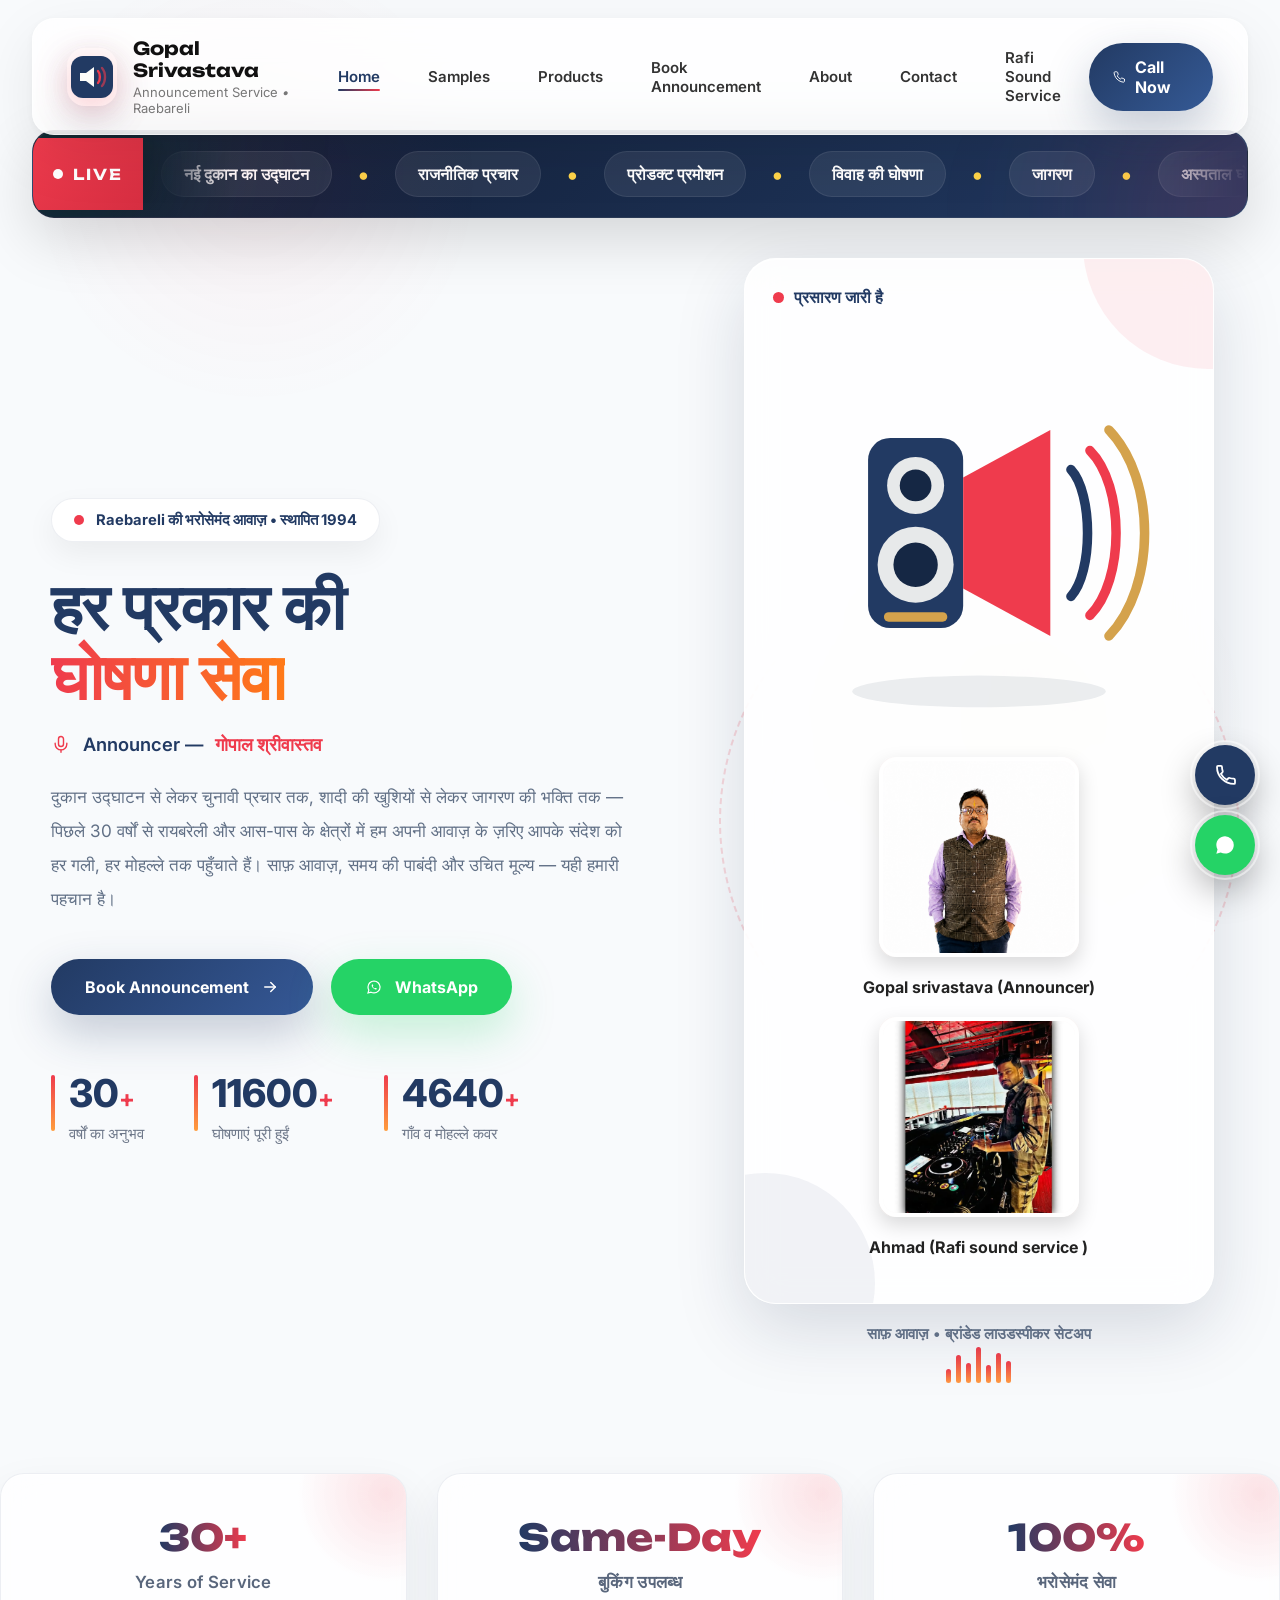
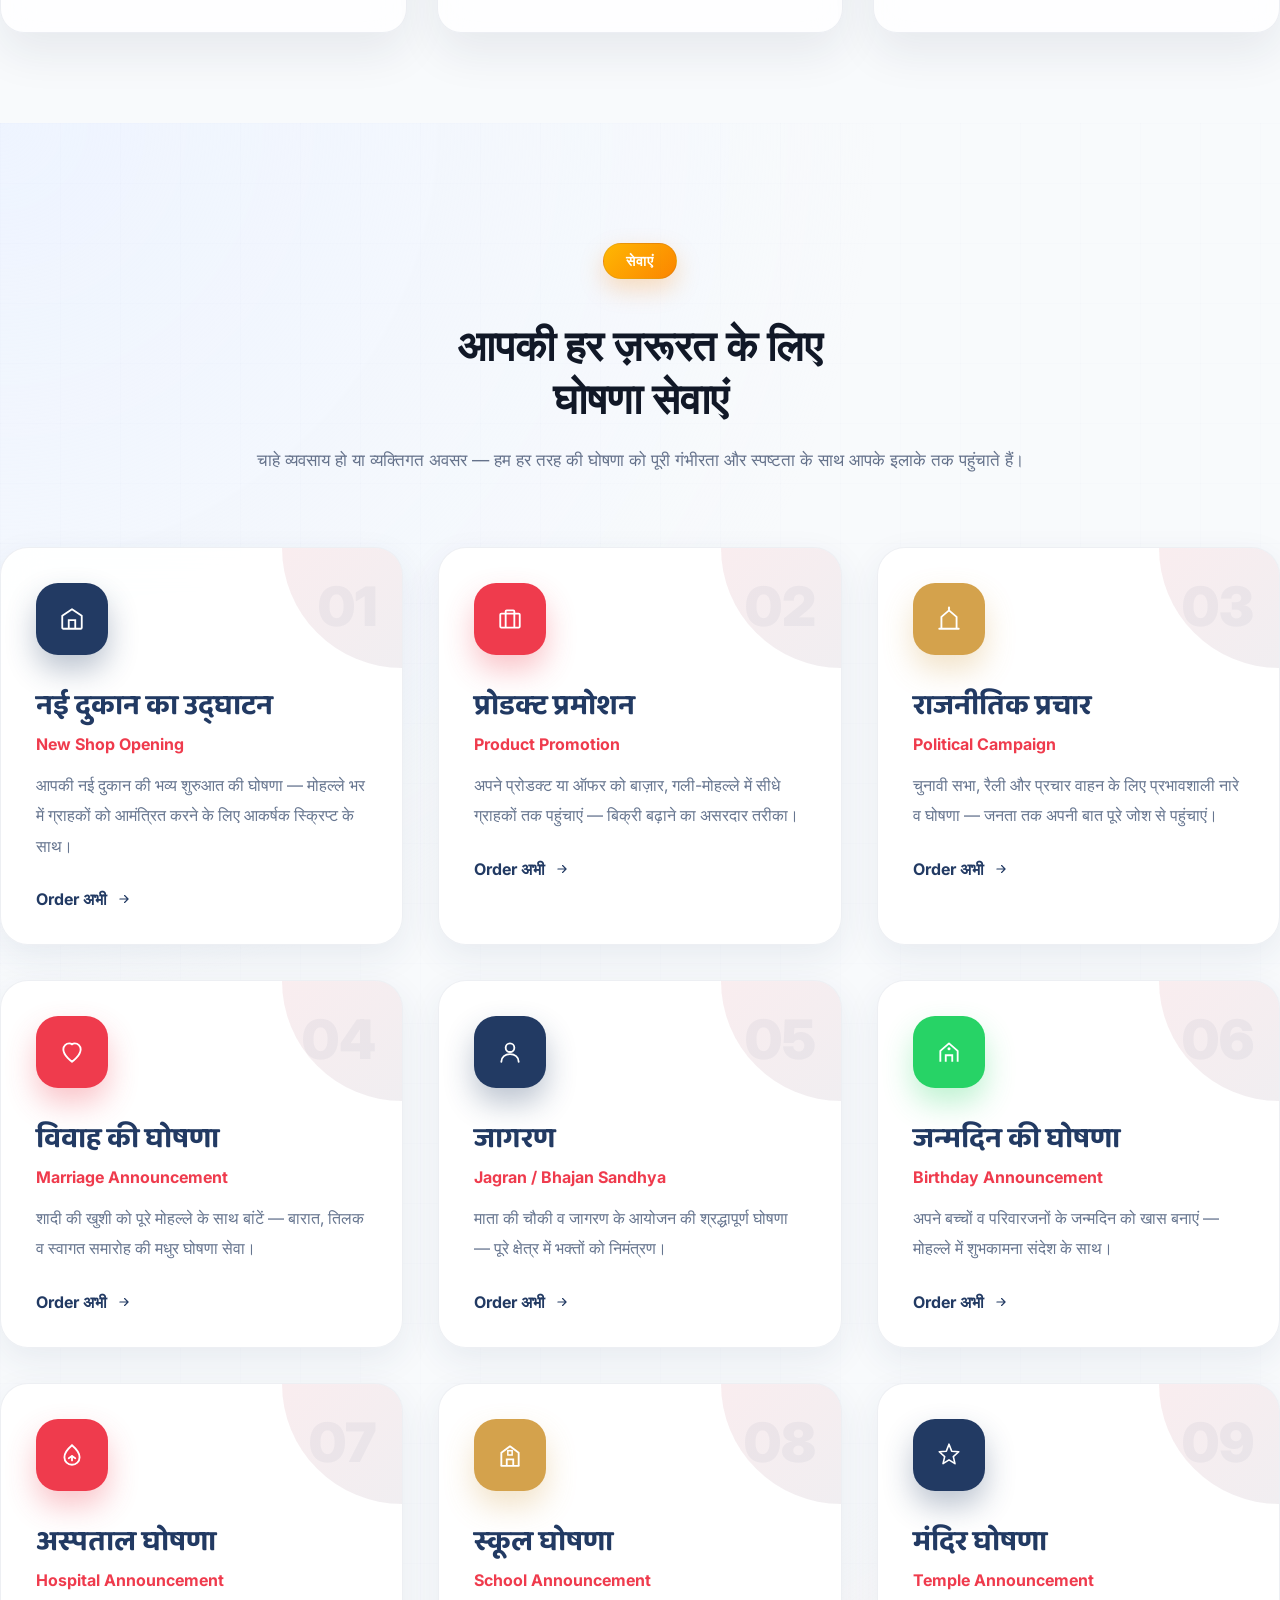
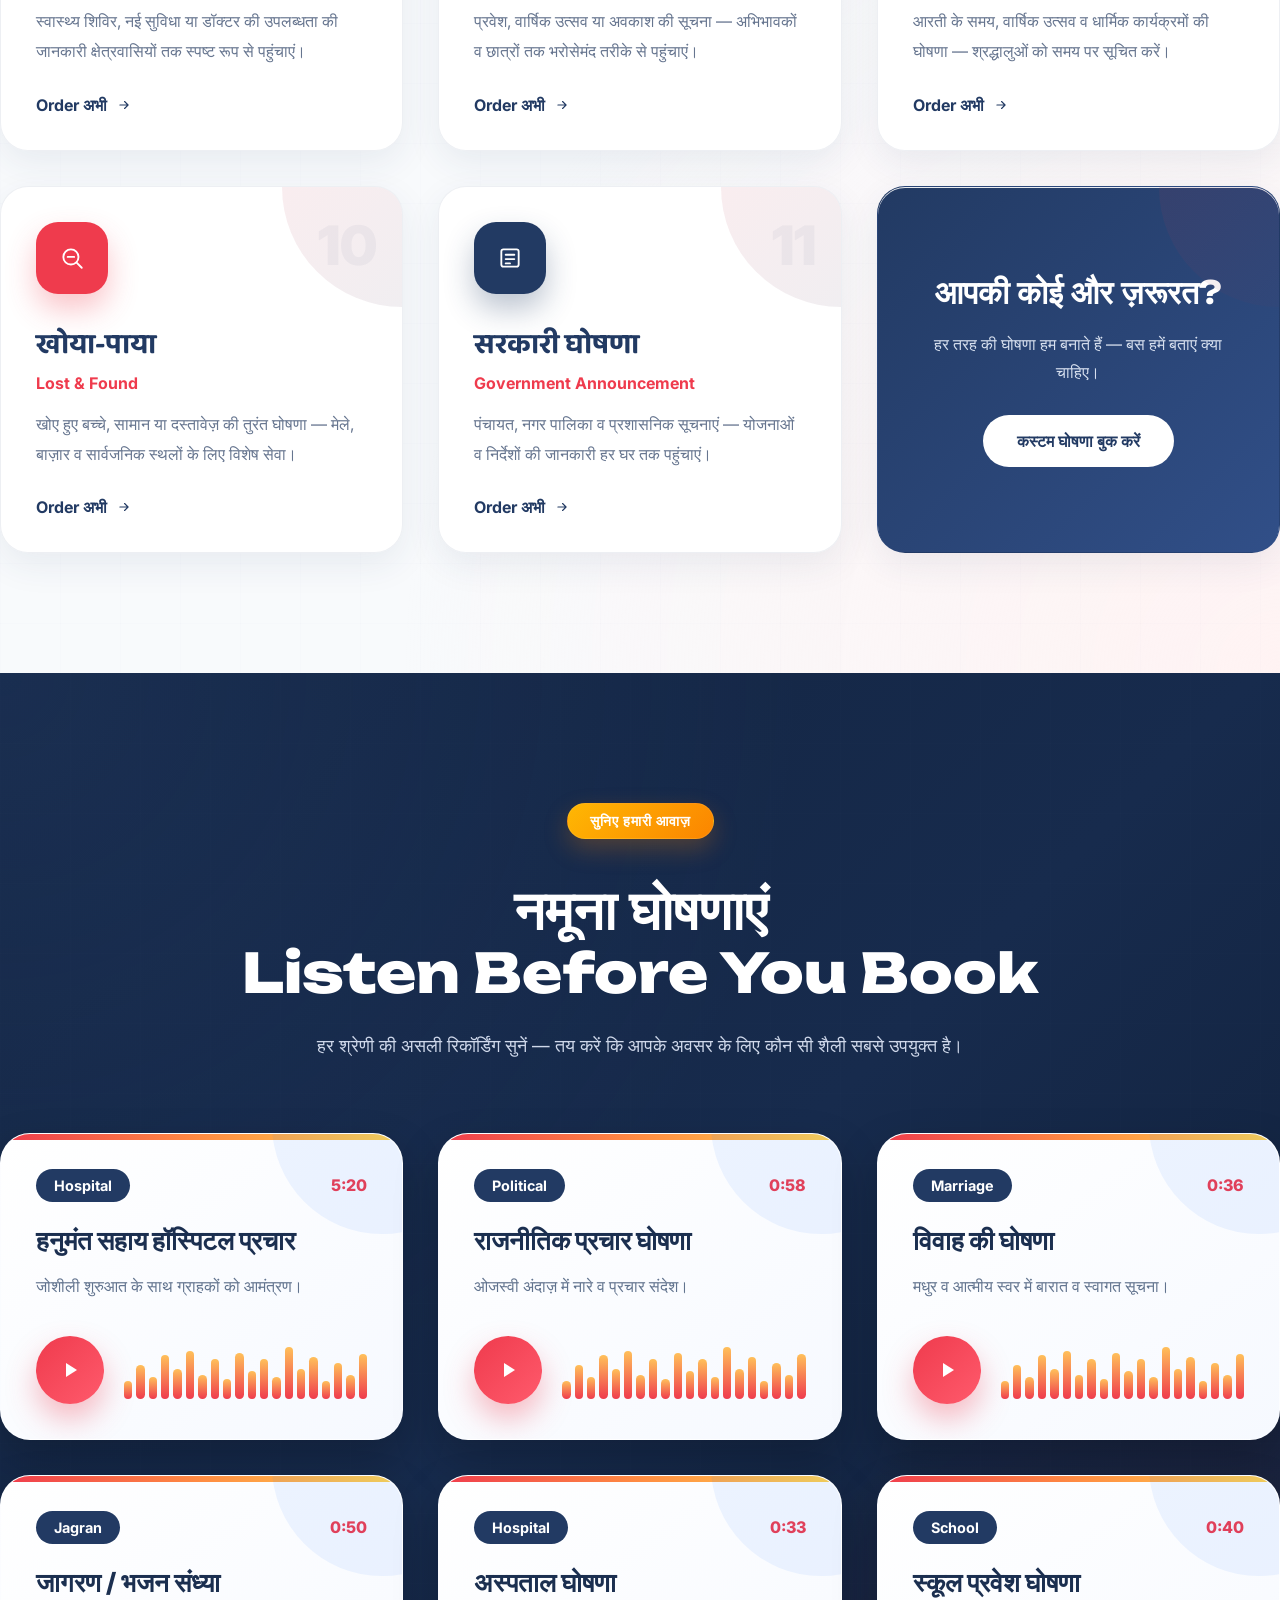
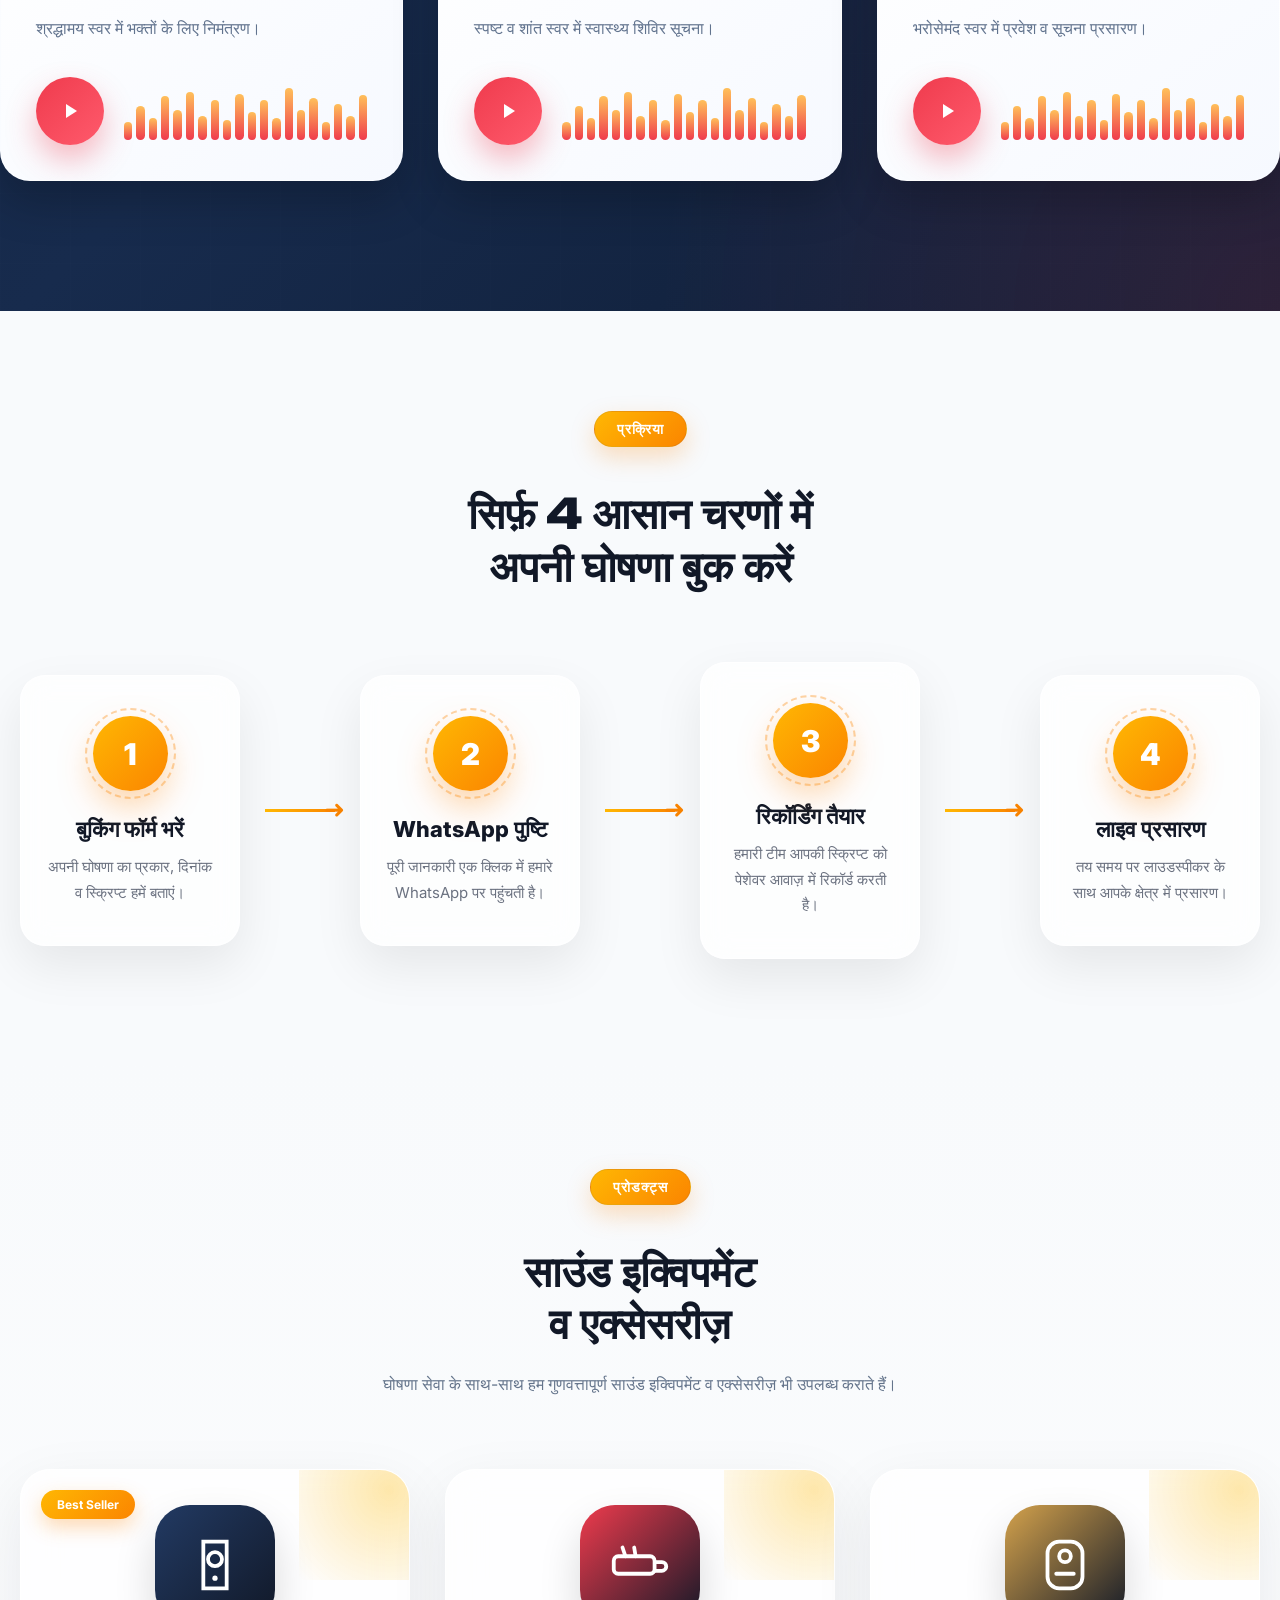
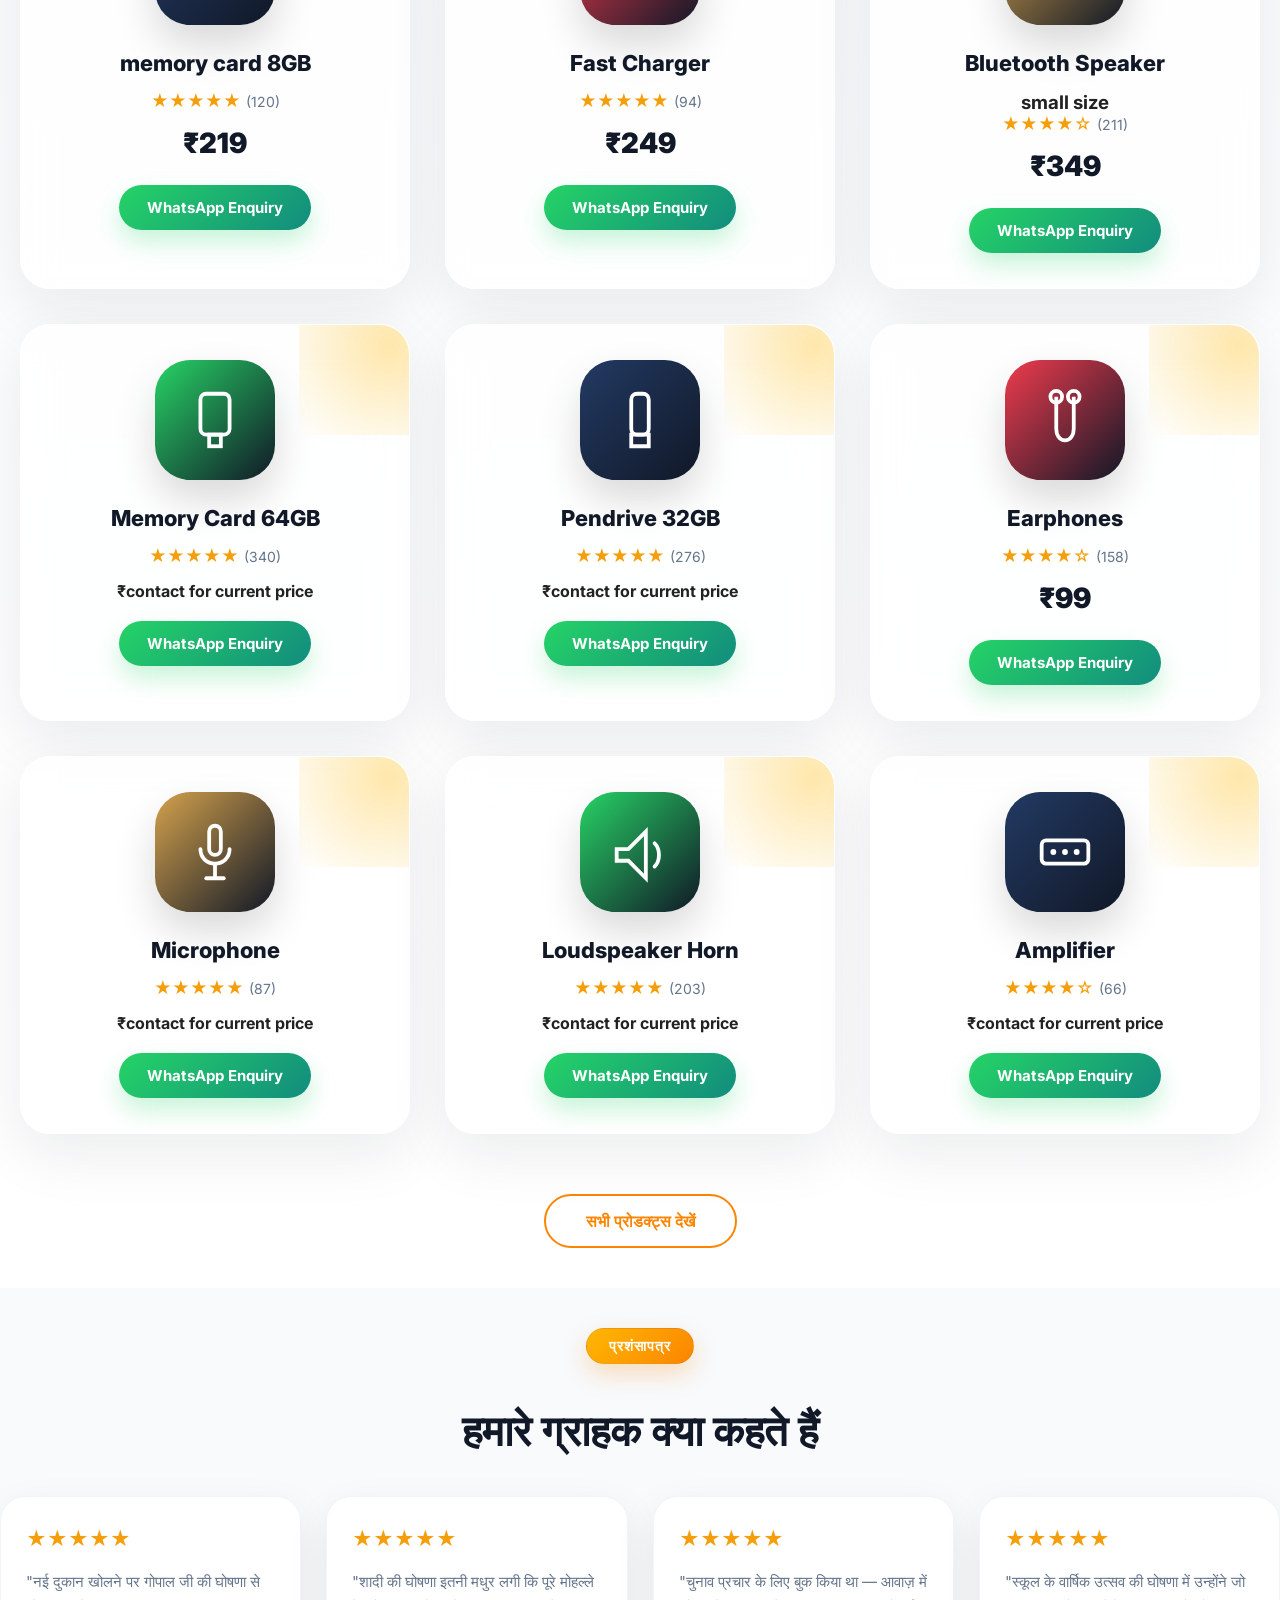
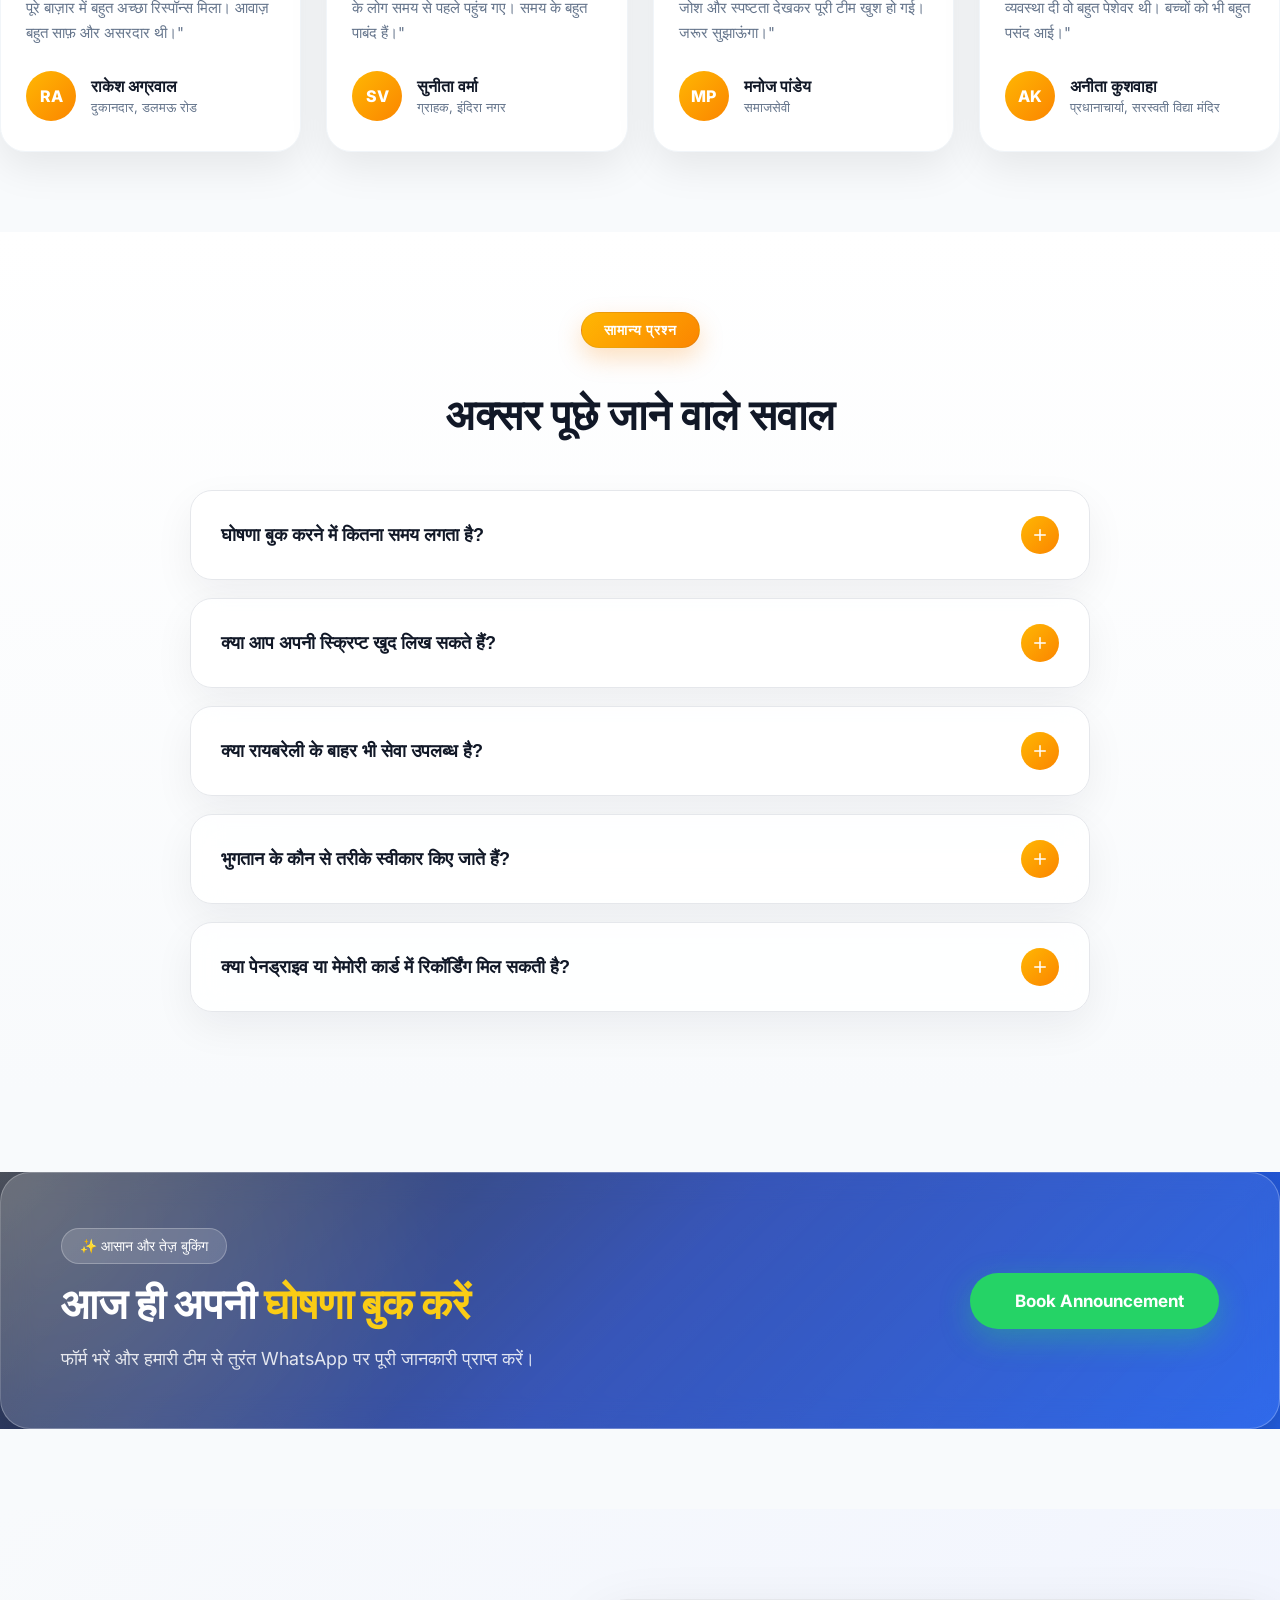
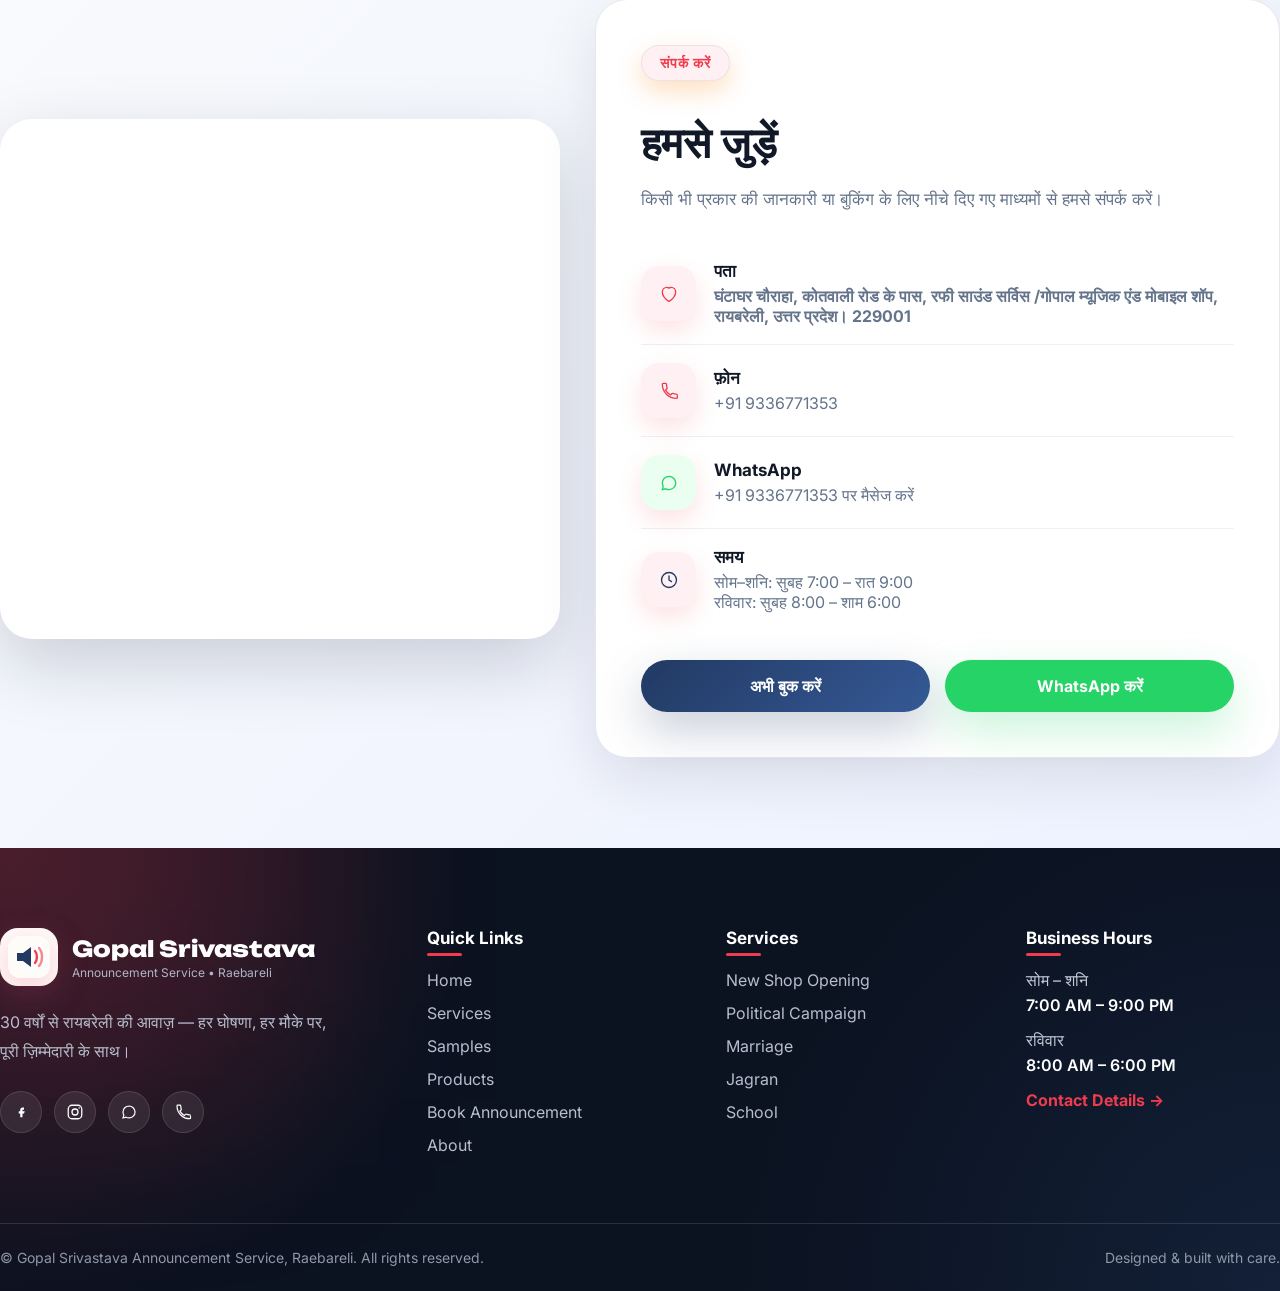
==== index.html @ 3ae1613f "Move index.html to root" ====
<!DOCTYPE html>
<html lang="hi">
<head>
<meta charset="UTF-8">
<meta name="viewport" content="width=device-width, initial-scale=1.0, maximum-scale=1.0, user-scalable=no">
<title>Gopal Srivastava Announcement Service | घोषणा सेवा, Raebareli</title>
<meta name="description" content="Raebareli की सबसे भरोसेमंद घोषणा सेवा — दुकान उद्घाटन, चुनाव प्रचार, शादी, जागरण, स्कूल व अस्पताल की घोषणाएं। 30+ वर्षों का अनुभव।">

<link rel="preconnect" href="https://fonts.googleapis.com">
<link rel="preconnect" href="https://fonts.gstatic.com" crossorigin>
<link href="https://fonts.googleapis.com/css2?family=Baloo+2:wght@500;600;700;800&family=Hind:wght@400;500;600;700&family=Unbounded:wght@400;500;600;700;800&family=Inter:wght@400;500;600;700&display=swap" rel="stylesheet">

<link rel="stylesheet" href="../css/index.css">

</head>
<body>

<!-- ============ CUSTOM CURSOR GLOW (decorative) ============ -->
<div class="cursor-glow" aria-hidden="true"></div>


<!-- ============ NAVBAR ============ -->
<header class="navbar" id="navbar">
  <div class="nav-inner container">
    <a href="#home" class="brand">
      <span class="brand-mark">
        <svg width="42" height="42" viewBox="0 0 42 42" fill="none">
          <rect width="42" height="42" rx="12" fill="#223A63"/>
          <path d="M9 17V25H15L23 31V11L15 17H9Z" fill="#FDFCF9"/>
          <path d="M27 15C29.5 17.5 29.5 24.5 27 27" stroke="#EF3B4D" stroke-width="2.4" stroke-linecap="round"/>
          <path d="M31 12C35 16.5 35 25.5 31 30" stroke="#EF3B4D" stroke-width="2.4" stroke-linecap="round" opacity="0.6"/>
        </svg>
      </span>
      <span class="brand-text">
        <span class="brand-name">Gopal Srivastava</span>
        <span class="brand-sub">Announcement Service <i>•</i> Raebareli</span>
      </span>
    </a>

    <nav class="nav-links" id="navLinks">
      <a href="#home" class="nav-link active">Home</a>
     
      <a href="#samples" class="nav-link">Samples</a>
      <a href="#products" class="nav-link">Products</a>
      <a href="./html/booking.html" class="nav-link">Book Announcement</a>
      <a href="./html/about.html" class="nav-link">About</a>
      <a href="./html/contact.html" class="nav-link">Contact</a>
       <a href="./html/service.html" class="nav-link"> Rafi Sound Service</a>
    </nav>

    <div class="nav-actions">
      <!-- <a href="admin.html" class="btn-admin" aria-label="Admin login">
        <svg width="17" height="17" viewBox="0 0 24 24" fill="none"><path d="M12 12C14.7614 12 17 9.76142 17 7C17 4.23858 14.7614 2 12 2C9.23858 2 7 4.23858 7 7C7 9.76142 9.23858 12 12 12Z" stroke="currentColor" stroke-width="1.8"/><path d="M20.5905 22C20.5905 18.13 16.7402 15 12.0005 15C7.26068 15 3.41042 18.13 3.41042 22" stroke="currentColor" stroke-width="1.8"/></svg>
        <span>Admin</span>
      </a> -->
      <a href="tel:+919336771353" class="btn-call-nav">
        <svg width="16" height="16" viewBox="0 0 24 24" fill="none"><path d="M22 16.92V19.92C22.0011 20.1985 21.9441 20.4742 21.8325 20.7294C21.7209 20.9845 21.5573 21.2136 21.3521 21.4019C21.1468 21.5901 20.9046 21.7335 20.6407 21.8227C20.3769 21.9119 20.0974 21.9451 19.82 21.92C16.7428 21.5856 13.787 20.5341 11.19 18.85C8.77383 17.3147 6.72534 15.2662 5.18999 12.85C3.49997 10.2412 2.44824 7.27099 2.11999 4.18C2.09501 3.90347 2.12787 3.62476 2.21649 3.36163C2.30512 3.09849 2.44756 2.85669 2.63476 2.65162C2.82196 2.44655 3.04981 2.28271 3.30379 2.17052C3.55778 2.05833 3.83234 2.00026 4.10999 2H7.10999C7.59522 1.99522 8.06574 2.16708 8.43376 2.48353C8.80178 2.79999 9.04207 3.23945 9.10999 3.72C9.23662 4.68007 9.47144 5.62273 9.80999 6.53C9.94454 6.88792 9.97366 7.27691 9.89391 7.65088C9.81415 8.02485 9.62886 8.36811 9.35999 8.64L8.08999 9.91C9.51355 12.4135 11.5865 14.4864 14.09 15.91L15.36 14.64C15.6319 14.3711 15.9751 14.1858 16.3491 14.1061C16.7231 14.0263 17.1121 14.0554 17.47 14.19C18.3773 14.5286 19.3199 14.7634 20.28 14.89C20.7658 14.9585 21.2094 15.2032 21.5265 15.5775C21.8437 15.9518 22.0122 16.4296 22 16.92Z" stroke="currentColor" stroke-width="1.8" stroke-linecap="round" stroke-linejoin="round"/></svg>
        <span>Call Now</span>
      </a>
    </div>

    <button class="nav-toggle" id="navToggle" aria-label="Toggle menu" aria-expanded="false">
      <span></span><span></span><span></span>
    </button>
  </div>
</header>

<!-- ============ LED TICKER ============ -->
<div class="ticker-board" role="marquee" aria-label="Service categories">
  <div class="ticker-label">LIVE</div>
  <div class="ticker-track" id="tickerTrack">
    <div class="ticker-group">
      <span class="ticker-item">नई दुकान का उद्घाटन</span>
      <span class="ticker-dot">•</span>
      <span class="ticker-item">राजनीतिक प्रचार</span>
      <span class="ticker-dot">•</span>
      <span class="ticker-item">प्रोडक्ट प्रमोशन</span>
      <span class="ticker-dot">•</span>
      <span class="ticker-item">विवाह की घोषणा</span>
      <span class="ticker-dot">•</span>
      <span class="ticker-item">जागरण</span>
      <span class="ticker-dot">•</span>
      <span class="ticker-item">अस्पताल घोषणा</span>
      <span class="ticker-dot">•</span>
      <span class="ticker-item">स्कूल घोषणा</span>
      <span class="ticker-dot">•</span>
      <span class="ticker-item">पेनड्राइव</span>
      <span class="ticker-dot">•</span>
      <span class="ticker-item">मेमोरी कार्ड</span>
      <span class="ticker-dot">•</span>
      <span class="ticker-item">लाइव लाउडस्पीकर</span>
      <span class="ticker-dot">•</span>
    </div>
    <div class="ticker-group" aria-hidden="true">
      <span class="ticker-item">नई दुकान का उद्घाटन</span>
      <span class="ticker-dot">•</span>
      <span class="ticker-item">राजनीतिक प्रचार</span>
      <span class="ticker-dot">•</span>
      <span class="ticker-item">प्रोडक्ट प्रमोशन</span>
      <span class="ticker-dot">•</span>
      <span class="ticker-item">विवाह की घोषणा</span>
      <span class="ticker-dot">•</span>
      <span class="ticker-item">जागरण</span>
      <span class="ticker-dot">•</span>
      <span class="ticker-item">अस्पताल घोषणा</span>
      <span class="ticker-dot">•</span>
      <span class="ticker-item">स्कूल घोषणा</span>
      <span class="ticker-dot">•</span>
      <span class="ticker-item">पेनड्राइव</span>
      <span class="ticker-dot">•</span>
      <span class="ticker-item">मेमोरी कार्ड</span>
      <span class="ticker-dot">•</span>
      <span class="ticker-item">लाइव लाउडस्पीकर</span>
      <span class="ticker-dot">•</span>
    </div>
  </div>
</div>







<main id="home">

  
<!-- ============ HERO ============ -->
<section class="hero">
  <div class="hero-noise" aria-hidden="true"></div>
  <div class="container hero-grid">
    <div class="hero-copy reveal-up">
      <span class="eyebrow"><span class="eyebrow-dot"></span>Raebareli की भरोसेमंद आवाज़ • स्थापित 1994</span>
      <h1 class="hero-title">
        हर प्रकार की<br>
        <span class="hero-title-accent">घोषणा सेवा</span>
      </h1>
      <p class="hero-announcer">
        <svg width="20" height="20" viewBox="0 0 24 24" fill="none" class="mic-ic"><path d="M12 15C13.66 15 15 13.66 15 12V6C15 4.34 13.66 3 12 3C10.34 3 9 4.34 9 6V12C9 13.66 10.34 15 12 15Z" stroke="#EF3B4D" stroke-width="1.7"/><path d="M19 11V12C19 15.87 15.87 19 12 19C8.13 19 5 15.87 5 12V11" stroke="#EF3B4D" stroke-width="1.7" stroke-linecap="round"/><path d="M12 19V22" stroke="#EF3B4D" stroke-width="1.7" stroke-linecap="round"/></svg>
        Announcer — <strong>गोपाल श्रीवास्तव</strong>
      </p>
      <p class="hero-desc">
        दुकान उद्घाटन से लेकर चुनावी प्रचार तक, शादी की खुशियों से लेकर जागरण की भक्ति तक — पिछले 30 वर्षों से रायबरेली और आस-पास के क्षेत्रों में हम अपनी आवाज़ के ज़रिए आपके संदेश को हर गली, हर मोहल्ले तक पहुँचाते हैं। साफ़ आवाज़, समय की पाबंदी और उचित मूल्य — यही हमारी पहचान है।
      </p>
      <div class="hero-actions">
        <a href="booking.html" class="btn btn-primary ripple">
          <span>Book Announcement</span>
          <svg width="18" height="18" viewBox="0 0 24 24" fill="none"><path d="M5 12H19" stroke="currentColor" stroke-width="2" stroke-linecap="round"/><path d="M13 6L19 12L13 18" stroke="currentColor" stroke-width="2" stroke-linecap="round" stroke-linejoin="round"/></svg>
        </a>
        <a href="https://wa.me/919336771353?text=नमस्ते%2C%20मुझे%20घोषणा%20सेवा%20के%20बारे%20में%20जानकारी%20चाहिए।" target="_blank" class="btn btn-whatsapp ripple">
          <svg width="18" height="18" viewBox="0 0 24 24" fill="none"><path d="M17.6 6.32A8.86 8.86 0 0 0 12.05 4C7.6 4 4 7.6 4 12.05c0 1.44.38 2.85 1.1 4.1L4 20l4-1.05a8.9 8.9 0 0 0 4.05.99c4.45 0 8.05-3.6 8.05-8.05a8.9 8.9 0 0 0-2.5-5.57Z" stroke="currentColor" stroke-width="1.6"/><path d="M9 9.5c0-.3.28-.9.5-1s.7-.1.85 0c.15.1.65 1.4.7 1.6.05.2 0 .4-.15.55l-.4.45c-.15.15-.1.4 0 .6.35.65 1.4 1.7 2.05 2.05.2.1.45.15.6 0l.45-.4c.15-.15.35-.2.55-.15.2.05 1.5.55 1.6.7.1.15.15.6 0 .85-.1.22-.7.5-1 .5s-2.3-.15-4.05-1.9S9 10.5 9 9.5Z" fill="currentColor"/></svg>
          <span>WhatsApp</span>
        </a>
      </div>
      <div class="hero-stats">
        <div class="stat">
          <span class="stat-num" data-count="30">30</span><span class="stat-plus">+</span>
          <span class="stat-label">वर्षों का अनुभव</span>
        </div>
        <div class="stat">
          <span class="stat-num" data-count="12000">25000</span><span class="stat-plus">+</span>
          <span class="stat-label">घोषणाएं पूरी हुईं</span>
        </div>
        <div class="stat">
          <span class="stat-num" data-count="480">10000</span><span class="stat-plus">+</span>
          <span class="stat-label">गाँव व मोहल्ले कवर</span>
        </div>
      </div>
    </div>

    <div class="hero-visual reveal-up" style="--delay:.15s">
      <div class="speaker-card">
        <div class="speaker-ring r1" aria-hidden="true"></div>
        <div class="speaker-ring r2" aria-hidden="true"></div>
        <div class="speaker-ring r3" aria-hidden="true"></div>
        <div class="speaker-card-glass">
          <div class="speaker-card-top">
            <span class="pulse-dot"></span> प्रसारण जारी है
          </div>
          <svg class="speaker-illustration" width="260" height="260" viewBox="0 0 260 260" fill="none">
            <ellipse cx="130" cy="230" rx="80" ry="10" fill="#152744" opacity="0.08"/>
            <rect x="60" y="70" width="60" height="120" rx="14" fill="#223A63"/>
            <circle cx="90" cy="100" r="18" fill="#FDFCF9" opacity="0.9"/>
            <circle cx="90" cy="100" r="10" fill="#152744"/>
            <circle cx="90" cy="150" r="24" fill="#FDFCF9" opacity="0.9"/>
            <circle cx="90" cy="150" r="14" fill="#152744"/>
            <rect x="70" y="180" width="40" height="6" rx="3" fill="#D4A24C"/>
            <path d="M120 95L175 65V195L120 165V95Z" fill="#EF3B4D"/>
            <path d="M188 90C202 105 202 155 188 170" stroke="#223A63" stroke-width="6" stroke-linecap="round" class="wave-arc wa1"/>
            <path d="M200 78C222 100 222 160 200 182" stroke="#EF3B4D" stroke-width="6" stroke-linecap="round" class="wave-arc wa2"/>
            <path d="M212 65C242 96 242 164 212 195" stroke="#D4A24C" stroke-width="6" stroke-linecap="round" class="wave-arc wa3"/>
          </svg>


<div class="speaker-images">
    <div class="speaker-image">
        <img src="../assets/image/gopal.jpeg" alt="gopal श्रीवास्तव"> 
         
        
    </div>
    <p><b>Gopal srivastava  (Announcer)</b></p>

    <div class="speaker-image">
        <img src="../assets/image/ahmad.jpeg" alt="AHMAD">
    </div>
    <p><b>Ahmad (Rafi sound service )</b></p>
</div>



</div>



          <div class="speaker-card-bottom">
          
            <p>साफ़ आवाज़ • ब्रांडेड लाउडस्पीकर सेटअप</p>
          </div>
           <div class="eq-bars" aria-hidden="true">
              <span></span><span></span><span></span><span></span><span></span><span></span><span></span>
            </div>
    
        </div>
      </div>
     
     
    </div>
  </div>

  <div class="scroll-cue" aria-hidden="true">
    
    <div class="scroll-line"><i></i></div>
  </div>
</section>

<!-- ============ TRUST STRIP ============ -->
<section class="trust-strip container">
  <div class="trust-item reveal-up"><strong>30+</strong><span>Years of Service</span></div>
  <div class="trust-item reveal-up" style="--delay:.1s"><strong>Same-Day</strong><span>बुकिंग उपलब्ध</span></div>
  <div class="trust-item reveal-up" style="--delay:.15s"><strong>100%</strong><span>भरोसेमंद सेवा</span></div>
</section>


<!-- ============ SERVICES ============ -->
<section class="services" id="services">
  <div class="container">
    <div class="section-head reveal-up">
      <span class="section-tag">सेवाएं</span>
      <h2 class="section-title">आपकी हर ज़रूरत के लिए<br>घोषणा सेवाएं</h2>
      <p class="section-desc">चाहे व्यवसाय हो या व्यक्तिगत अवसर — हम हर तरह की घोषणा को पूरी गंभीरता और स्पष्टता के साथ आपके इलाके तक पहुंचाते हैं।</p>
    </div>

    <div class="services-grid">

      <article class="service-card reveal-up">
        <div class="service-icon" style="--ic:#223A63">
          <svg width="26" height="26" viewBox="0 0 24 24" fill="none"><path d="M3 9L12 3L21 9V20C21 20.55 20.55 21 20 21H4C3.45 21 3 20.55 3 20V9Z" stroke="currentColor" stroke-width="1.7" stroke-linejoin="round"/><path d="M9 21V13H15V21" stroke="currentColor" stroke-width="1.7"/></svg>
        </div>
        <span class="service-no">01</span>
        <h3 class="service-title-hi">नई दुकान का उद्घाटन</h3>
        <p class="service-title-en">New Shop Opening</p>
        <p class="service-desc">आपकी नई दुकान की भव्य शुरुआत की घोषणा — मोहल्ले भर में ग्राहकों को आमंत्रित करने के लिए आकर्षक स्क्रिप्ट के साथ।</p>
        <a href="booking.html?type=shop-opening" class="service-order">Order अभी <svg width="14" height="14" viewBox="0 0 24 24" fill="none"><path d="M5 12H19M13 6L19 12L13 18" stroke="currentColor" stroke-width="2" stroke-linecap="round" stroke-linejoin="round"/></svg></a>
      </article>

      <article class="service-card reveal-up" style="--delay:.05s">
        <div class="service-icon" style="--ic:#EF3B4D">
          <svg width="26" height="26" viewBox="0 0 24 24" fill="none"><path d="M20 7H4C3.44772 7 3 7.44772 3 8V19C3 19.5523 3.44772 20 4 20H20C20.5523 20 21 19.5523 21 19V8C21 7.44772 20.5523 7 20 7Z" stroke="currentColor" stroke-width="1.7"/><path d="M16 20V5C16 4.44772 15.5523 4 15 4H9C8.44772 4 8 4.44772 8 5V20" stroke="currentColor" stroke-width="1.7"/></svg>
        </div>
        <span class="service-no">02</span>
        <h3 class="service-title-hi">प्रोडक्ट प्रमोशन</h3>
        <p class="service-title-en">Product Promotion</p>
        <p class="service-desc">अपने प्रोडक्ट या ऑफर को बाज़ार, गली-मोहल्ले में सीधे ग्राहकों तक पहुंचाएं — बिक्री बढ़ाने का असरदार तरीका।</p>
        <a href="booking.html?type=product-promotion" class="service-order">Order अभी <svg width="14" height="14" viewBox="0 0 24 24" fill="none"><path d="M5 12H19M13 6L19 12L13 18" stroke="currentColor" stroke-width="2" stroke-linecap="round" stroke-linejoin="round"/></svg></a>
      </article>

      <article class="service-card reveal-up" style="--delay:.1s">
        <div class="service-icon" style="--ic:#D4A24C">
          <svg width="26" height="26" viewBox="0 0 24 24" fill="none"><path d="M3 21H21" stroke="currentColor" stroke-width="1.7" stroke-linecap="round"/><path d="M5 21V10L12 4L19 10V21" stroke="currentColor" stroke-width="1.7" stroke-linejoin="round"/><path d="M12 4V2" stroke="currentColor" stroke-width="1.7" stroke-linecap="round"/><circle cx="12" cy="1.4" r="0.9" fill="currentColor"/></svg>
        </div>
        <span class="service-no">03</span>
        <h3 class="service-title-hi">राजनीतिक प्रचार</h3>
        <p class="service-title-en">Political Campaign</p>
        <p class="service-desc">चुनावी सभा, रैली और प्रचार वाहन के लिए प्रभावशाली नारे व घोषणा — जनता तक अपनी बात पूरे जोश से पहुंचाएं।</p>
        <a href="booking.html?type=political-campaign" class="service-order">Order अभी <svg width="14" height="14" viewBox="0 0 24 24" fill="none"><path d="M5 12H19M13 6L19 12L13 18" stroke="currentColor" stroke-width="2" stroke-linecap="round" stroke-linejoin="round"/></svg></a>
      </article>

      <article class="service-card reveal-up">
        <div class="service-icon" style="--ic:#EF3B4D">
          <svg width="26" height="26" viewBox="0 0 24 24" fill="none"><path d="M12 21C12 21 4 15.5 4 9.5C4 6.46 6.46 4 9.5 4C11 4 12 5 12 5C12 5 13 4 14.5 4C17.54 4 20 6.46 20 9.5C20 15.5 12 21 12 21Z" stroke="currentColor" stroke-width="1.7" stroke-linejoin="round"/></svg>
        </div>
        <span class="service-no">04</span>
        <h3 class="service-title-hi">विवाह की घोषणा</h3>
        <p class="service-title-en">Marriage Announcement</p>
        <p class="service-desc">शादी की खुशी को पूरे मोहल्ले के साथ बांटें — बारात, तिलक व स्वागत समारोह की मधुर घोषणा सेवा।</p>
        <a href="booking.html?type=marriage" class="service-order">Order अभी <svg width="14" height="14" viewBox="0 0 24 24" fill="none"><path d="M5 12H19M13 6L19 12L13 18" stroke="currentColor" stroke-width="2" stroke-linecap="round" stroke-linejoin="round"/></svg></a>
      </article>

      <article class="service-card reveal-up" style="--delay:.05s">
        <div class="service-icon" style="--ic:#223A63">
          <svg width="26" height="26" viewBox="0 0 24 24" fill="none"><circle cx="12" cy="8" r="4" stroke="currentColor" stroke-width="1.7"/><path d="M4 21C4 16.58 7.58 14 12 14C16.42 14 20 16.58 20 21" stroke="currentColor" stroke-width="1.7" stroke-linecap="round"/></svg>
        </div>
        <span class="service-no">05</span>
        <h3 class="service-title-hi">जागरण</h3>
        <p class="service-title-en">Jagran / Bhajan Sandhya</p>
        <p class="service-desc">माता की चौकी व जागरण के आयोजन की श्रद्धापूर्ण घोषणा — पूरे क्षेत्र में भक्तों को निमंत्रण।</p>
        <a href="booking.html?type=jagran" class="service-order">Order अभी <svg width="14" height="14" viewBox="0 0 24 24" fill="none"><path d="M5 12H19M13 6L19 12L13 18" stroke="currentColor" stroke-width="2" stroke-linecap="round" stroke-linejoin="round"/></svg></a>
      </article>

      <article class="service-card reveal-up" style="--delay:.1s">
        <div class="service-icon" style="--ic:#27D366">
          <svg width="26" height="26" viewBox="0 0 24 24" fill="none"><path d="M4 21V11L12 4L20 11V21" stroke="currentColor" stroke-width="1.7" stroke-linejoin="round"/><path d="M9 21V15H15V21" stroke="currentColor" stroke-width="1.7"/><circle cx="12" cy="9" r="1.4" fill="currentColor"/></svg>
        </div>
        <span class="service-no">06</span>
        <h3 class="service-title-hi">जन्मदिन की घोषणा</h3>
        <p class="service-title-en">Birthday Announcement</p>
        <p class="service-desc">अपने बच्चों व परिवारजनों के जन्मदिन को खास बनाएं — मोहल्ले में शुभकामना संदेश के साथ।</p>
        <a href="booking.html?type=birthday" class="service-order">Order अभी <svg width="14" height="14" viewBox="0 0 24 24" fill="none"><path d="M5 12H19M13 6L19 12L13 18" stroke="currentColor" stroke-width="2" stroke-linecap="round" stroke-linejoin="round"/></svg></a>
      </article>

      <article class="service-card reveal-up">
        <div class="service-icon" style="--ic:#EF3B4D">
          <svg width="26" height="26" viewBox="0 0 24 24" fill="none"><path d="M19 14C19 17.87 15.87 21 12 21C8.13 21 5 17.87 5 14C5 9 12 3 12 3C12 3 19 9 19 14Z" stroke="currentColor" stroke-width="1.7"/><path d="M12 17V13" stroke="currentColor" stroke-width="1.7" stroke-linecap="round"/><path d="M9 15L12 13L15 15" stroke="currentColor" stroke-width="1.7" stroke-linecap="round" stroke-linejoin="round"/></svg>
        </div>
        <span class="service-no">07</span>
        <h3 class="service-title-hi">अस्पताल घोषणा</h3>
        <p class="service-title-en">Hospital Announcement</p>
        <p class="service-desc">स्वास्थ्य शिविर, नई सुविधा या डॉक्टर की उपलब्धता की जानकारी क्षेत्रवासियों तक स्पष्ट रूप से पहुंचाएं।</p>
        <a href="booking.html?type=hospital" class="service-order">Order अभी <svg width="14" height="14" viewBox="0 0 24 24" fill="none"><path d="M5 12H19M13 6L19 12L13 18" stroke="currentColor" stroke-width="2" stroke-linecap="round" stroke-linejoin="round"/></svg></a>
      </article>

      <article class="service-card reveal-up" style="--delay:.05s">
        <div class="service-icon" style="--ic:#D4A24C">
          <svg width="26" height="26" viewBox="0 0 24 24" fill="none"><path d="M4 22V10L12 4L20 10V22" stroke="currentColor" stroke-width="1.7" stroke-linejoin="round"/><path d="M9 22V16H15V22" stroke="currentColor" stroke-width="1.7"/><path d="M4 22H20" stroke="currentColor" stroke-width="1.7" stroke-linecap="round"/><rect x="10" y="8" width="4" height="4" stroke="currentColor" stroke-width="1.4"/></svg>
        </div>
        <span class="service-no">08</span>
        <h3 class="service-title-hi">स्कूल घोषणा</h3>
        <p class="service-title-en">School Announcement</p>
        <p class="service-desc">प्रवेश, वार्षिक उत्सव या अवकाश की सूचना — अभिभावकों व छात्रों तक भरोसेमंद तरीके से पहुंचाएं।</p>
        <a href="booking.html?type=school" class="service-order">Order अभी <svg width="14" height="14" viewBox="0 0 24 24" fill="none"><path d="M5 12H19M13 6L19 12L13 18" stroke="currentColor" stroke-width="2" stroke-linecap="round" stroke-linejoin="round"/></svg></a>
      </article>

      <article class="service-card reveal-up" style="--delay:.1s">
        <div class="service-icon" style="--ic:#223A63">
          <svg width="26" height="26" viewBox="0 0 24 24" fill="none"><path d="M12 2L14.5 8.5L21 9L16 13.5L17.5 20L12 16.5L6.5 20L8 13.5L3 9L9.5 8.5L12 2Z" stroke="currentColor" stroke-width="1.5" stroke-linejoin="round"/></svg>
        </div>
        <span class="service-no">09</span>
        <h3 class="service-title-hi">मंदिर घोषणा</h3>
        <p class="service-title-en">Temple Announcement</p>
        <p class="service-desc">आरती के समय, वार्षिक उत्सव व धार्मिक कार्यक्रमों की घोषणा — श्रद्धालुओं को समय पर सूचित करें।</p>
        <a href="booking.html?type=temple" class="service-order">Order अभी <svg width="14" height="14" viewBox="0 0 24 24" fill="none"><path d="M5 12H19M13 6L19 12L13 18" stroke="currentColor" stroke-width="2" stroke-linecap="round" stroke-linejoin="round"/></svg></a>
      </article>

      <article class="service-card reveal-up">
        <div class="service-icon" style="--ic:#EF3B4D">
          <svg width="26" height="26" viewBox="0 0 24 24" fill="none"><circle cx="11" cy="11" r="7" stroke="currentColor" stroke-width="1.7"/><path d="M21 21L16.5 16.5" stroke="currentColor" stroke-width="1.7" stroke-linecap="round"/><path d="M8 11H14" stroke="currentColor" stroke-width="1.7" stroke-linecap="round"/></svg>
        </div>
        <span class="service-no">10</span>
        <h3 class="service-title-hi">खोया-पाया</h3>
        <p class="service-title-en">Lost &amp; Found</p>
        <p class="service-desc">खोए हुए बच्चे, सामान या दस्तावेज़ की तुरंत घोषणा — मेले, बाज़ार व सार्वजनिक स्थलों के लिए विशेष सेवा।</p>
        <a href="booking.html?type=lost-found" class="service-order">Order अभी <svg width="14" height="14" viewBox="0 0 24 24" fill="none"><path d="M5 12H19M13 6L19 12L13 18" stroke="currentColor" stroke-width="2" stroke-linecap="round" stroke-linejoin="round"/></svg></a>
      </article>

      <article class="service-card reveal-up" style="--delay:.05s">
        <div class="service-icon" style="--ic:#223A63">
          <svg width="26" height="26" viewBox="0 0 24 24" fill="none"><rect x="4" y="4" width="16" height="16" rx="2" stroke="currentColor" stroke-width="1.7"/><path d="M8 9H16" stroke="currentColor" stroke-width="1.7" stroke-linecap="round"/><path d="M8 13H16" stroke="currentColor" stroke-width="1.7" stroke-linecap="round"/><path d="M8 17H12" stroke="currentColor" stroke-width="1.7" stroke-linecap="round"/></svg>
        </div>
        <span class="service-no">11</span>
        <h3 class="service-title-hi">सरकारी घोषणा</h3>
        <p class="service-title-en">Government Announcement</p>
        <p class="service-desc">पंचायत, नगर पालिका व प्रशासनिक सूचनाएं — योजनाओं व निर्देशों की जानकारी हर घर तक पहुंचाएं।</p>
        <a href="booking.html?type=government" class="service-order">Order अभी <svg width="14" height="14" viewBox="0 0 24 24" fill="none"><path d="M5 12H19M13 6L19 12L13 18" stroke="currentColor" stroke-width="2" stroke-linecap="round" stroke-linejoin="round"/></svg></a>
      </article>

      <article class="service-card service-card-cta reveal-up" style="--delay:.1s">
        <h3>आपकी कोई और ज़रूरत?</h3>
        <p>हर तरह की घोषणा हम बनाते हैं — बस हमें बताएं क्या चाहिए।</p>
        <a href="booking.html" class="btn btn-outline-light ripple">कस्टम घोषणा बुक करें</a>
      </article>

    </div>
  </div>
</section>





<!-- ============ SAMPLES (DARK) ============ -->
<section class="samples" id="samples">
  <div class="samples-bg" aria-hidden="true"></div>
  <div class="container">
    <div class="section-head light reveal-up">
      <span class="section-tag section-tag-light">सुनिए हमारी आवाज़</span>
      <h2 class="section-title light">नमूना घोषणाएं<br>Listen Before You Book</h2>
      <p class="section-desc light">हर श्रेणी की असली रिकॉर्डिंग सुनें — तय करें कि आपके अवसर के लिए कौन सी शैली सबसे उपयुक्त है।</p>
    </div>

    <div class="samples-grid">

      <div class="sample-card reveal-up">
        <div class="sample-top">
          <span class="sample-category">Hospital</span>
          <span class="sample-duration">5:20</span>
        </div>
        <h4 class="sample-title">हनुमंत सहाय हॉस्पिटल प्रचार</h4>
        <p class="sample-desc">जोशीली शुरुआत के साथ ग्राहकों को आमंत्रण।</p>
        <div class="sample-player" data-audio="sample1">
          <button class="play-btn" aria-label="Play sample">
            <svg class="icon-play" width="16" height="16" viewBox="0 0 24 24" fill="currentColor"><path d="M8 5V19L19 12L8 5Z"/></svg>
            <svg class="icon-pause" width="16" height="16" viewBox="0 0 24 24" fill="currentColor" style="display:none"><rect x="6" y="5" width="4" height="14"/><rect x="14" y="5" width="4" height="14"/></svg>
          </button>
          <div class="waveform">
            <span></span><span></span><span></span><span></span><span></span><span></span><span></span><span></span><span></span><span></span><span></span><span></span><span></span><span></span><span></span><span></span><span></span><span></span><span></span><span></span>
          </div>
          <audio preload="none">
            <source src="../assets/audio/sample1.mp3" type="audio/mpeg">
          </audio>
        </div>
      </div>

      <div class="sample-card reveal-up" style="--delay:.05s">
        <div class="sample-top">
          <span class="sample-category">Political</span>
          <span class="sample-duration">0:58</span>
        </div>
        <h4 class="sample-title">राजनीतिक प्रचार घोषणा</h4>
        <p class="sample-desc">ओजस्वी अंदाज़ में नारे व प्रचार संदेश।</p>
        <div class="sample-player" data-audio="sample2">
          <button class="play-btn" aria-label="Play sample">
            <svg class="icon-play" width="16" height="16" viewBox="0 0 24 24" fill="currentColor"><path d="M8 5V19L19 12L8 5Z"/></svg>
            <svg class="icon-pause" width="16" height="16" viewBox="0 0 24 24" fill="currentColor" style="display:none"><rect x="6" y="5" width="4" height="14"/><rect x="14" y="5" width="4" height="14"/></svg>
          </button>
          <div class="waveform">
            <span></span><span></span><span></span><span></span><span></span><span></span><span></span><span></span><span></span><span></span><span></span><span></span><span></span><span></span><span></span><span></span><span></span><span></span><span></span><span></span>
          </div>
          <audio preload="none">
            <source src="assets/audio/sample2.mp3" type="audio/mpeg">
          </audio>
        </div>
      </div>

      <div class="sample-card reveal-up" style="--delay:.1s">
        <div class="sample-top">
          <span class="sample-category">Marriage</span>
          <span class="sample-duration">0:36</span>
        </div>
        <h4 class="sample-title">विवाह की घोषणा</h4>
        <p class="sample-desc">मधुर व आत्मीय स्वर में बारात व स्वागत सूचना।</p>
        <div class="sample-player" data-audio="sample3">
          <button class="play-btn" aria-label="Play sample">
            <svg class="icon-play" width="16" height="16" viewBox="0 0 24 24" fill="currentColor"><path d="M8 5V19L19 12L8 5Z"/></svg>
            <svg class="icon-pause" width="16" height="16" viewBox="0 0 24 24" fill="currentColor" style="display:none"><rect x="6" y="5" width="4" height="14"/><rect x="14" y="5" width="4" height="14"/></svg>
          </button>
          <div class="waveform">
            <span></span><span></span><span></span><span></span><span></span><span></span><span></span><span></span><span></span><span></span><span></span><span></span><span></span><span></span><span></span><span></span><span></span><span></span><span></span><span></span>
          </div>
          <audio preload="none">
            <source src="assets/audio/sample3.mp3" type="audio/mpeg">
          </audio>
        </div>
      </div>

      <div class="sample-card reveal-up">
        <div class="sample-top">
          <span class="sample-category">Jagran</span>
          <span class="sample-duration">0:50</span>
        </div>
        <h4 class="sample-title">जागरण / भजन संध्या</h4>
        <p class="sample-desc">श्रद्धामय स्वर में भक्तों के लिए निमंत्रण।</p>
        <div class="sample-player" data-audio="sample4">
          <button class="play-btn" aria-label="Play sample">
            <svg class="icon-play" width="16" height="16" viewBox="0 0 24 24" fill="currentColor"><path d="M8 5V19L19 12L8 5Z"/></svg>
            <svg class="icon-pause" width="16" height="16" viewBox="0 0 24 24" fill="currentColor" style="display:none"><rect x="6" y="5" width="4" height="14"/><rect x="14" y="5" width="4" height="14"/></svg>
          </button>
          <div class="waveform">
            <span></span><span></span><span></span><span></span><span></span><span></span><span></span><span></span><span></span><span></span><span></span><span></span><span></span><span></span><span></span><span></span><span></span><span></span><span></span><span></span>
          </div>
          <audio preload="none">
            <source src="assets/audio/sample4.mp3" type="audio/mpeg">
          </audio>
        </div>
      </div>

      <div class="sample-card reveal-up" style="--delay:.05s">
        <div class="sample-top">
          <span class="sample-category">Hospital</span>
          <span class="sample-duration">0:33</span>
        </div>
        <h4 class="sample-title">अस्पताल घोषणा</h4>
        <p class="sample-desc">स्पष्ट व शांत स्वर में स्वास्थ्य शिविर सूचना।</p>
        <div class="sample-player" data-audio="sample5">
          <button class="play-btn" aria-label="Play sample">
            <svg class="icon-play" width="16" height="16" viewBox="0 0 24 24" fill="currentColor"><path d="M8 5V19L19 12L8 5Z"/></svg>
            <svg class="icon-pause" width="16" height="16" viewBox="0 0 24 24" fill="currentColor" style="display:none"><rect x="6" y="5" width="4" height="14"/><rect x="14" y="5" width="4" height="14"/></svg>
          </button>
          <div class="waveform">
            <span></span><span></span><span></span><span></span><span></span><span></span><span></span><span></span><span></span><span></span><span></span><span></span><span></span><span></span><span></span><span></span><span></span><span></span><span></span><span></span>
          </div>
          <audio preload="none">
            <source src="assets/audio/sample5.mp3" type="audio/mpeg">
          </audio>
        </div>
      </div>

      <div class="sample-card reveal-up" style="--delay:.1s">
        <div class="sample-top">
          <span class="sample-category">School</span>
          <span class="sample-duration">0:40</span>
        </div>
        <h4 class="sample-title">स्कूल प्रवेश घोषणा</h4>
        <p class="sample-desc">भरोसेमंद स्वर में प्रवेश व सूचना प्रसारण।</p>
        <div class="sample-player" data-audio="sample6">
          <button class="play-btn" aria-label="Play sample">
            <svg class="icon-play" width="16" height="16" viewBox="0 0 24 24" fill="currentColor"><path d="M8 5V19L19 12L8 5Z"/></svg>
            <svg class="icon-pause" width="16" height="16" viewBox="0 0 24 24" fill="currentColor" style="display:none"><rect x="6" y="5" width="4" height="14"/><rect x="14" y="5" width="4" height="14"/></svg>
          </button>
          <div class="waveform">
            <span></span><span></span><span></span><span></span><span></span><span></span><span></span><span></span><span></span><span></span><span></span><span></span><span></span><span></span><span></span><span></span><span></span><span></span><span></span><span></span>
          </div>
          <audio preload="none">
            <source src="assets/audio/sample6.mp3" type="audio/mpeg">
          </audio>
        </div>
      </div>

    </div>
  </div>
</section>

















<!-- ============ HOW IT WORKS ============ -->
<section class="process container">
  <div class="section-head reveal-up">
    <span class="section-tag">प्रक्रिया</span>
    <h2 class="section-title">सिर्फ़ 4 आसान चरणों में<br>अपनी घोषणा बुक करें</h2>
  </div>
  <div class="process-grid">
    <div class="process-step reveal-up">
      <div class="process-num">1</div>
      <h3>बुकिंग फॉर्म भरें</h3>
      <p>अपनी घोषणा का प्रकार, दिनांक व स्क्रिप्ट हमें बताएं।</p>
    </div>
    <div class="process-connector" aria-hidden="true"></div>
    <div class="process-step reveal-up" style="--delay:.08s">
      <div class="process-num">2</div>
      <h3>WhatsApp पुष्टि</h3>
      <p>पूरी जानकारी एक क्लिक में हमारे WhatsApp पर पहुंचती है।</p>
    </div>
    <div class="process-connector" aria-hidden="true"></div>
    <div class="process-step reveal-up" style="--delay:.16s">
      <div class="process-num">3</div>
      <h3>रिकॉर्डिंग तैयार</h3>
      <p>हमारी टीम आपकी स्क्रिप्ट को पेशेवर आवाज़ में रिकॉर्ड करती है।</p>
    </div>
    <div class="process-connector" aria-hidden="true"></div>
    <div class="process-step reveal-up" style="--delay:.24s">
      <div class="process-num">4</div>
      <h3>लाइव प्रसारण</h3>
      <p>तय समय पर लाउडस्पीकर के साथ आपके क्षेत्र में प्रसारण।</p>
    </div>
  </div>
</section>


















<!-- ============ PRODUCTS ============ -->
<section class="products" id="products">
  <div class="container">
    <div class="section-head reveal-up">
      <span class="section-tag">प्रोडक्ट्स</span>
      <h2 class="section-title">साउंड इक्विपमेंट<br>व एक्सेसरीज़</h2>
      <p class="section-desc">घोषणा सेवा के साथ-साथ हम गुणवत्तापूर्ण साउंड इक्विपमेंट व एक्सेसरीज़ भी उपलब्ध कराते हैं।</p>
    </div>

    <div class="products-grid">

      <div class="product-card reveal-up">
        <div class="product-badge">Best Seller</div>
        <div class="product-img" style="--pc:#223A63">
          <svg width="70" height="70" viewBox="0 0 24 24" fill="none"><path d="M8 4H16V20H8V4Z" stroke="currentColor" stroke-width="1.3"/><circle cx="12" cy="10" r="2.4" stroke="currentColor" stroke-width="1.3"/><circle cx="12" cy="16.5" r="0.9" fill="currentColor"/></svg>
        </div>
        <h4>memory card 8GB</h4>
        <div class="product-rating">★★★★★ <span>(120)</span></div>
        <div class="product-price">₹219</div>
        
        <a class="product-enquire" href="https://wa.me/919336771353?text=नमस्ते%2C%20मुझे%20Mobile%20Cover%20के%20बारे%20में%20जानकारी%20चाहिए।" target="_blank">WhatsApp Enquiry</a>
      </div>

      <div class="product-card reveal-up" style="--delay:.04s">
        <div class="product-img" style="--pc:#EF3B4D">
          <svg width="70" height="70" viewBox="0 0 24 24" fill="none"><rect x="3" y="9" width="14" height="6" rx="1.5" stroke="currentColor" stroke-width="1.3"/><path d="M17 11H19.5C20.3 11 21 11.7 21 12.5C21 13.3 20.3 14 19.5 14H17" stroke="currentColor" stroke-width="1.3"/><path d="M6 6L7 9M10 6L10.5 9" stroke="currentColor" stroke-width="1.3" stroke-linecap="round"/></svg>
        </div>
        <h4>Fast Charger</h4>
        <div class="product-rating">★★★★★ <span>(94)</span></div>
        <div class="product-price">₹249</div>
        <a class="product-enquire" href="https://wa.me/919336771353?text=नमस्ते%2C%20मुझे%20Fast%20Charger%20के%20बारे%20में%20जानकारी%20चाहिए।" target="_blank">WhatsApp Enquiry</a>
      </div>

      <div class="product-card reveal-up" style="--delay:.08s">
        <div class="product-img" style="--pc:#D4A24C">
          <svg width="70" height="70" viewBox="0 0 24 24" fill="none"><rect x="6" y="4" width="12" height="16" rx="4" stroke="currentColor" stroke-width="1.3"/><circle cx="12" cy="9" r="2" stroke="currentColor" stroke-width="1.3"/><path d="M9 15H15" stroke="currentColor" stroke-width="1.3" stroke-linecap="round"/></svg>
        </div>
        <h4>Bluetooth Speaker </h4>
        <h3>small size </h3>
        <div class="product-rating">★★★★☆ <span>(211)</span></div>
      <div class="product-price">₹349</div>
        <a class="product-enquire" href="https://wa.me/919336771353?text=नमस्ते%2C%20मुझे%20Bluetooth%20Speaker%20के%20बारे%20में%20जानकारी%20चाहिए।" target="_blank">WhatsApp Enquiry</a>
      </div>

      <div class="product-card reveal-up">
        <div class="product-img" style="--pc:#27D366">
          <svg width="70" height="70" viewBox="0 0 24 24" fill="none"><rect x="7" y="3" width="10" height="14" rx="2" stroke="currentColor" stroke-width="1.3"/><rect x="10" y="17" width="4" height="4" stroke="currentColor" stroke-width="1.3"/></svg>
        </div>
        <h4>Memory Card 64GB</h4>
        <div class="product-rating">★★★★★ <span>(340)</span></div>
       <div > <b>₹contact for current price </b></div><br>
        <a class="product-enquire" href="https://wa.me/919336771353?text=नमस्ते%2C%20मुझे%20Memory%20Card%20के%20बारे%20में%20जानकारी%20चाहिए।" target="_blank">WhatsApp Enquiry</a>
      </div>

      <div class="product-card reveal-up" style="--delay:.04s">
        <div class="product-img" style="--pc:#223A63">
          <svg width="70" height="70" viewBox="0 0 24 24" fill="none"><rect x="9" y="3" width="6" height="14" rx="2" stroke="currentColor" stroke-width="1.3"/><path d="M9 17H15V21H9V17Z" stroke="currentColor" stroke-width="1.3"/></svg>
        </div>
        <h4>Pendrive 32GB</h4>
        <div class="product-rating">★★★★★ <span>(276)</span></div>
        <div > <b>₹contact for current price </b></div><br>
        <a class="product-enquire" href="https://wa.me/919336771353?text=नमस्ते%2C%20मुझे%20Pendrive%20के%20बारे%20में%20जानकारी%20चाहिए।" target="_blank">WhatsApp Enquiry</a>
      </div>

      <div class="product-card reveal-up" style="--delay:.08s">
        <div class="product-img" style="--pc:#EF3B4D">
          <svg width="70" height="70" viewBox="0 0 24 24" fill="none"><path d="M9 4C9 4 9 12 9 15C9 17 10 19 12 19C14 19 15 17 15 15C15 12 15 4 15 4" stroke="currentColor" stroke-width="1.3"/><circle cx="9" cy="4" r="2" stroke="currentColor" stroke-width="1.3"/><circle cx="15" cy="4" r="2" stroke="currentColor" stroke-width="1.3"/></svg>
        </div>
        <h4>Earphones</h4>
        <div class="product-rating">★★★★☆ <span>(158)</span></div>
       <div class="product-price">₹99</div>
        <a class="product-enquire" href="https://wa.me/919336771353?text=नमस्ते%2C%20मुझे%20Earphones%20के%20बारे%20में%20जानकारी%20चाहिए।" target="_blank">WhatsApp Enquiry</a>
      </div>

      <div class="product-card reveal-up">
        <div class="product-img" style="--pc:#D4A24C">
          <svg width="70" height="70" viewBox="0 0 24 24" fill="none"><rect x="10" y="3" width="4" height="10" rx="2" stroke="currentColor" stroke-width="1.3"/><path d="M7 11C7 14 9.2 16 12 16C14.8 16 17 14 17 11" stroke="currentColor" stroke-width="1.3" stroke-linecap="round"/><path d="M12 16V21" stroke="currentColor" stroke-width="1.3"/><path d="M9 21H15" stroke="currentColor" stroke-width="1.3" stroke-linecap="round"/></svg>
        </div>
        <h4>Microphone</h4>
        <div class="product-rating">★★★★★ <span>(87)</span></div>
    <div > <b>₹contact for current price </b></div><br>
        <a class="product-enquire" href="https://wa.me/919336771353?text=नमस्ते%2C%20मुझे%20Microphone%20के%20बारे%20में%20जानकारी%20चाहिए।" target="_blank">WhatsApp Enquiry</a>
      </div>

      <div class="product-card reveal-up" style="--delay:.04s">
        <div class="product-img" style="--pc:#27D366">
          <svg width="70" height="70" viewBox="0 0 24 24" fill="none"><path d="M4 15V19H8L14 25V9L8 15H4Z" transform="translate(0 -4)" stroke="currentColor" stroke-width="1.3"/><path d="M17 9C19 11 19 15 17 17" stroke="currentColor" stroke-width="1.3" stroke-linecap="round"/></svg>
        </div>
        <h4>Loudspeaker Horn</h4>
        <div class="product-rating">★★★★★ <span>(203)</span></div>
       <div > <b>₹contact for current price </b></div><br>
        <a class="product-enquire" href="https://wa.me/919336771353?text=नमस्ते%2C%20मुझे%20Loudspeaker%20के%20बारे%20में%20जानकारी%20चाहिए।" target="_blank">WhatsApp Enquiry</a>
      </div>

      <div class="product-card reveal-up" style="--delay:.08s">
        <div class="product-img" style="--pc:#223A63">
          <svg width="70" height="70" viewBox="0 0 24 24" fill="none"><rect x="4" y="8" width="16" height="8" rx="1.5" stroke="currentColor" stroke-width="1.3"/><circle cx="8" cy="12" r="1" fill="currentColor"/><circle cx="12" cy="12" r="1" fill="currentColor"/><circle cx="16" cy="12" r="1" fill="currentColor"/></svg>
        </div>
        <h4>Amplifier</h4>
        <div class="product-rating">★★★★☆ <span>(66)</span></div>
        <div > <b>₹contact for current price </b></div><br>
        <a class="product-enquire" href="https://wa.me/919336771353?text=नमस्ते%2C%20मुझे%20Amplifier%20के%20बारे%20में%20जानकारी%20चाहिए।" target="_blank">WhatsApp Enquiry</a>
      </div>

    </div>

    <div class="products-viewall reveal-up">
      <a href="products.html" class="btn btn-outline ripple">सभी प्रोडक्ट्स देखें</a>
    </div>
  </div>
</section>


















<!-- ============ REVIEWS ============ -->
<section class="reviews container">
  <div class="section-head reveal-up">
    <span class="section-tag">प्रशंसापत्र</span>
    <h2 class="section-title">हमारे ग्राहक क्या कहते हैं</h2>
  </div>

  <div class="reviews-grid">
    <div class="review-card reveal-up">
      <div class="review-stars">★★★★★</div>
      <p class="review-text">"नई दुकान खोलने पर गोपाल जी की घोषणा से पूरे बाज़ार में बहुत अच्छा रिस्पॉन्स मिला। आवाज़ बहुत साफ़ और असरदार थी।"</p>
      <div class="review-author">
        <div class="review-avatar">RA</div>
        <div><strong>राकेश अग्रवाल</strong><span>दुकानदार, डलमऊ रोड</span></div>
      </div>
    </div>
    <div class="review-card reveal-up" style="--delay:.06s">
      <div class="review-stars">★★★★★</div>
      <p class="review-text">"शादी की घोषणा इतनी मधुर लगी कि पूरे मोहल्ले के लोग समय से पहले पहुंच गए। समय के बहुत पाबंद हैं।"</p>
      <div class="review-author">
        <div class="review-avatar">SV</div>
        <div><strong>सुनीता वर्मा</strong><span>ग्राहक, इंदिरा नगर</span></div>
      </div>
    </div>
    <div class="review-card reveal-up" style="--delay:.12s">
      <div class="review-stars">★★★★★</div>
      <p class="review-text">"चुनाव प्रचार के लिए बुक किया था — आवाज़ में जोश और स्पष्टता देखकर पूरी टीम खुश हो गई। जरूर सुझाऊंगा।"</p>
      <div class="review-author">
        <div class="review-avatar">MP</div>
        <div><strong>मनोज पांडेय</strong><span>समाजसेवी</span></div>
      </div>
    </div>
    <div class="review-card reveal-up">
      <div class="review-stars">★★★★★</div>
      <p class="review-text">"स्कूल के वार्षिक उत्सव की घोषणा में उन्होंने जो व्यवस्था दी वो बहुत पेशेवर थी। बच्चों को भी बहुत पसंद आई।"</p>
      <div class="review-author">
        <div class="review-avatar">AK</div>
        <div><strong>अनीता कुशवाहा</strong><span>प्रधानाचार्या, सरस्वती विद्या मंदिर</span></div>
      </div>
    </div>
  </div>
</section>






<!-- ============ FAQ ============ -->
<section class="faq" id="faq">
  <div class="container">
    <div class="section-head reveal-up">
      <span class="section-tag">सामान्य प्रश्न</span>
      <h2 class="section-title">अक्सर पूछे जाने वाले सवाल</h2>
    </div>

    <div class="faq-list">
      <div class="faq-item reveal-up">
        <button class="faq-question" aria-expanded="false">
          <span>घोषणा बुक करने में कितना समय लगता है?</span>
          <svg class="faq-icon" width="18" height="18" viewBox="0 0 24 24" fill="none"><path d="M5 12H19" stroke="currentColor" stroke-width="2" stroke-linecap="round"/><path d="M12 5V19" stroke="currentColor" stroke-width="2" stroke-linecap="round" class="v-line"/></svg>
        </button>
        <div class="faq-answer"><p>प्रचार लिखा जाएगा, फिर उसे बोला जाएगा। इस प्रक्रिया में लगभग 2-3 घंटे का समय लगेगा, उसके बाद ही प्रचार तैयार होकर प्रसारण के लिए उपलब्ध होगा।</p></div>
      </div>
      <div class="faq-item reveal-up" style="--delay:.05s">
        <button class="faq-question" aria-expanded="false">
          <span>क्या आप अपनी स्क्रिप्ट खुद लिख सकते हैं?</span>
          <svg class="faq-icon" width="18" height="18" viewBox="0 0 24 24" fill="none"><path d="M5 12H19" stroke="currentColor" stroke-width="2" stroke-linecap="round"/><path d="M12 5V19" stroke="currentColor" stroke-width="2" stroke-linecap="round" class="v-line"/></svg>
        </button>
        <div class="faq-answer"><p>जी हाँ, आप अपनी स्क्रिप्ट स्वयं लिख सकते हैं। यदि आपको स्क्रिप्ट तैयार करने में सहायता चाहिए, तो मैं आपकी आवश्यकता और अवसर के अनुसार एक प्रभावी एवं आकर्षक स्क्रिप्ट तैयार करने में आपकी मदद करूंगा।</p></div>
      </div>
      <div class="faq-item reveal-up" style="--delay:.1s">
        <button class="faq-question" aria-expanded="false">
          <span>क्या रायबरेली के बाहर भी सेवा उपलब्ध है?</span>
          <svg class="faq-icon" width="18" height="18" viewBox="0 0 24 24" fill="none"><path d="M5 12H19" stroke="currentColor" stroke-width="2" stroke-linecap="round"/><path d="M12 5V19" stroke="currentColor" stroke-width="2" stroke-linecap="round" class="v-line"/></svg>
        </button>
        <div class="faq-answer"><p>जी हाँ, हम रायबरेली शहर सहित आस-पास के 500+ गाँव, कस्बों और शहरों तक अपनी सेवाओं एवं संदेशों को पहुँचाने के लिए हम प्रभावी प्रचार सेवा प्रदान करते हैं।।</p></div>
      </div>
      <div class="faq-item reveal-up" style="--delay:.15s">
        <button class="faq-question" aria-expanded="false">
          <span>भुगतान के कौन से तरीके स्वीकार किए जाते हैं?</span>
          <svg class="faq-icon" width="18" height="18" viewBox="0 0 24 24" fill="none"><path d="M5 12H19" stroke="currentColor" stroke-width="2" stroke-linecap="round"/><path d="M12 5V19" stroke="currentColor" stroke-width="2" stroke-linecap="round" class="v-line"/></svg>
        </button>
        <div class="faq-answer"><p>नकद, UPI (GPay/PhonePe/Paytm) — सभी माध्यमों से भुगतान स्वीकार किया जाता है। </p></div>
      </div>
      <div class="faq-item reveal-up" style="--delay:.2s">
        <button class="faq-question" aria-expanded="false">
          <span>क्या पेनड्राइव या मेमोरी कार्ड में रिकॉर्डिंग मिल सकती है?</span>
          <svg class="faq-icon" width="18" height="18" viewBox="0 0 24 24" fill="none"><path d="M5 12H19" stroke="currentColor" stroke-width="2" stroke-linecap="round"/><path d="M12 5V19" stroke="currentColor" stroke-width="2" stroke-linecap="round" class="v-line"/></svg>
        </button>
        <div class="faq-answer"><p>हाँ, आप अपनी रिकॉर्डिंग की कॉपी पेनड्राइव या मेमोरी कार्ड में भी ले सकते हैं — बुकिंग फॉर्म में "Recording Type" में विकल्प चुनें।</p></div>
      </div>
    </div>
  </div>
</section>



















<!-- ============ CTA BAND ============ -->


<section class="cta-band">
  <div class="container cta-band-inner reveal-up">

    <div class="cta-content">
      <span class="cta-tag">✨ आसान और तेज़ बुकिंग</span>

      <h2>
        आज ही अपनी <span>घोषणा बुक करें</span>
      </h2>

      <p>
        फॉर्म भरें और हमारी टीम से तुरंत WhatsApp पर पूरी जानकारी प्राप्त करें।
      </p>
    </div>

    <a href="booking.html" class="btn btn-primary btn-lg ripple">
      <i class="fa-brands fa-whatsapp"></i>
      Book Announcement
    </a>

  </div>
</section>
</section>

<!-- ============ CONTACT ============ -->
<section class="contact" id="contact">
  <div class="container contact-grid">
    <div class="contact-info reveal-up">
      <span class="section-tag">संपर्क करें</span>
      <h2 class="section-title">हमसे जुड़ें</h2>
      <p class="section-desc">किसी भी प्रकार की जानकारी या बुकिंग के लिए नीचे दिए गए माध्यमों से हमसे संपर्क करें।</p>

      <ul class="contact-list">
        <li>
          <span class="contact-ic"><svg width="20" height="20" viewBox="0 0 24 24" fill="none"><path d="M12 21C12 21 4 15.5 4 9.5C4 6.46 6.46 4 9.5 4C11 4 12 5 12 5C12 5 13 4 14.5 4C17.54 4 20 6.46 20 9.5C20 15.5 12 21 12 21Z" stroke="#EF3B4D" stroke-width="1.6" fill="none"/></svg></span>
          <div><strong>पता</strong><span> <b>घंटाघर चौराहा, कोतवाली रोड के पास, रफी साउंड सर्विस /गोपाल म्यूजिक एंड मोबाइल शॉप, रायबरेली, उत्तर प्रदेश। 229001 </b></span></div>
        </li>
        <li>
          <span class="contact-ic"><svg width="20" height="20" viewBox="0 0 24 24" fill="none"><path d="M22 16.92V19.92C22 20.47 21.55 20.92 21 20.92C11.6 20.92 4 13.32 4 3.92C4 3.37 4.45 2.92 5 2.92H8C8.55 2.92 9 3.37 9 3.92C9 5.4 9.25 6.83 9.71 8.16C9.85 8.56 9.75 9.01 9.44 9.32L7.9 10.86C9.31 13.36 11.34 15.39 13.84 16.8L15.38 15.26C15.69 14.95 16.14 14.85 16.54 14.99C17.87 15.45 19.3 15.7 20.78 15.7C21.33 15.7 21.78 16.15 21.78 16.7" stroke="#EF3B4D" stroke-width="1.6"/></svg></span>
          <div><strong>फ़ोन</strong><a href="tel:+919336771353">+91 9336771353</a></div>
        </li>
        <li>
          <span class="contact-ic"><svg width="20" height="20" viewBox="0 0 24 24" fill="none"><path d="M17.6 6.32A8.86 8.86 0 0 0 12.05 4C7.6 4 4 7.6 4 12.05c0 1.44.38 2.85 1.1 4.1L4 20l4-1.05a8.9 8.9 0 0 0 4.05.99c4.45 0 8.05-3.6 8.05-8.05a8.9 8.9 0 0 0-2.5-5.57Z" stroke="#27D366" stroke-width="1.6"/></svg></span>
          <div><strong>WhatsApp</strong><a href="https://wa.me/919336771353" target="_blank">+91 9336771353 पर मैसेज करें</a></div>
        </li>
        <li>
          <span class="contact-ic"><svg width="20" height="20" viewBox="0 0 24 24" fill="none"><circle cx="12" cy="12" r="9" stroke="#223A63" stroke-width="1.6"/><path d="M12 7V12L15 14" stroke="#223A63" stroke-width="1.6" stroke-linecap="round"/></svg></span>
          <div><strong>समय</strong><span>सोम–शनि: सुबह 7:00 – रात 9:00 <br>रविवार: सुबह 8:00 – शाम 6:00</span></div>
        </li>
      </ul>

      <div class="contact-cta">
        <a href="booking.html" class="btn btn-primary ripple">अभी बुक करें</a>
        <a href="https://wa.me/919336771353" target="_blank" class="btn btn-whatsapp ripple">WhatsApp करें</a>
      </div>
    </div>

   
    <div class="contact-map reveal-up" style="--delay:.1s">
      <div class="map-placeholder">
       

 <iframe
src="https://www.google.com/maps/embed?pb=!1m18!1m12!1m3!1d57248.59412798493!2d81.18120490701146!3d26.260458222457483!2m3!1f0!2f0!3f0!3m2!1i1024!2i768!4f13.1!3m3!1m2!1s0x399ba100691b7d97%3A0x6add701fb661e50d!2sMustak%20dj%20Ghantaghar%20Raebareli!5e0!3m2!1sen!2sus!4v1786021358587!5m2!1sen!2sus"
width="100%"
height="100%"
style="border:0;"
allowfullscreen=""
loading="lazy"
referrerpolicy="strict-origin-when-cross-origin"
title="Gopal Music Mobile Shop Location">
</iframe>

      </div>
    </div>
  </div>
  
</section>

</main>






<!-- ============ FOOTER ============ -->
<footer class="footer">
  <div class="footer-glow" aria-hidden="true"></div>
  <div class="container footer-top">
    <div class="footer-brand">
      <a href="#home" class="brand">
        <span class="brand-mark">
          <svg width="42" height="42" viewBox="0 0 42 42" fill="none">
            <rect width="42" height="42" rx="12" fill="#FDFCF9"/>
            <path d="M9 17V25H15L23 31V11L15 17H9Z" fill="#223A63"/>
            <path d="M27 15C29.5 17.5 29.5 24.5 27 27" stroke="#EF3B4D" stroke-width="2.4" stroke-linecap="round"/>
            <path d="M31 12C35 16.5 35 25.5 31 30" stroke="#EF3B4D" stroke-width="2.4" stroke-linecap="round" opacity="0.6"/>
          </svg>
        </span>
        <span class="brand-text">
          <span class="brand-name light">Gopal Srivastava</span>
          <span class="brand-sub light">Announcement Service • Raebareli</span>
        </span>
      </a>
      <p>30 वर्षों से रायबरेली की आवाज़ — हर घोषणा, हर मौके पर, पूरी ज़िम्मेदारी के साथ।</p>
      <div class="footer-social">
        <a href="#" aria-label="Facebook"><svg width="18" height="18" viewBox="0 0 24 24" fill="none"><path d="M14 9H16V6H14C12.34 6 11 7.34 11 9V11H9V14H11V19H14V14H16L17 11H14V9Z" fill="currentColor"/></svg></a>
        <a href="#" aria-label="Instagram"><svg width="18" height="18" viewBox="0 0 24 24" fill="none"><rect x="3" y="3" width="18" height="18" rx="5" stroke="currentColor" stroke-width="1.7"/><circle cx="12" cy="12" r="4" stroke="currentColor" stroke-width="1.7"/><circle cx="17.5" cy="6.5" r="1" fill="currentColor"/></svg></a>
        <a href="https://wa.me/919336771353" target="_blank" aria-label="WhatsApp"><svg width="18" height="18" viewBox="0 0 24 24" fill="none"><path d="M17.6 6.32A8.86 8.86 0 0 0 12.05 4C7.6 4 4 7.6 4 12.05c0 1.44.38 2.85 1.1 4.1L4 20l4-1.05a8.9 8.9 0 0 0 4.05.99c4.45 0 8.05-3.6 8.05-8.05a8.9 8.9 0 0 0-2.5-5.57Z" stroke="currentColor" stroke-width="1.6"/></svg></a>
        <a href="tel:+919336771353" aria-label="Call"><svg width="18" height="18" viewBox="0 0 24 24" fill="none"><path d="M22 16.92V19.92C22 20.47 21.55 20.92 21 20.92C11.6 20.92 4 13.32 4 3.92C4 3.37 4.45 2.92 5 2.92H8C8.55 2.92 9 3.37 9 3.92C9 5.4 9.25 6.83 9.71 8.16C9.85 8.56 9.75 9.01 9.44 9.32L7.9 10.86C9.31 13.36 11.34 15.39 13.84 16.8L15.38 15.26C15.69 14.95 16.14 14.85 16.54 14.99C17.87 15.45 19.3 15.7 20.78 15.7C21.33 15.7 21.78 16.15 21.78 16.7" stroke="currentColor" stroke-width="1.6"/></svg></a>
      </div>
    </div>

    <div class="footer-col">
      <h4>Quick Links</h4>
      <a href="#home">Home</a>
      <a href="#services">Services</a>
      <a href="#samples">Samples</a>
      <a href="#product">Products</a>
      <a href="booking.html">Book Announcement</a>
      <a href="about.html">About</a>
    </div>

    <div class="footer-col">
      <h4>Services</h4>
      <a href="booking.html?type=shop-opening">New Shop Opening</a>
      <a href="booking.html?type=political-campaign">Political Campaign</a>
      <a href="booking.html?type=marriage">Marriage</a>
      <a href="booking.html?type=jagran">Jagran</a>
      <a href="booking.html?type=school">School</a>
    </div>

    <div class="footer-col">
      <h4>Business Hours</h4>
      <p class="footer-hours">सोम – शनि<span>7:00 AM – 9:00 PM</span></p>
      <p class="footer-hours">रविवार<span>8:00 AM – 6:00 PM</span></p>
      <a href="contact.html" class="footer-contact-link">Contact Details →</a>
    </div>
  </div>

  <div class="footer-bottom container">
    <p>© <span id="year"></span> Gopal Srivastava Announcement Service, Raebareli. All rights reserved.</p>
    <p class="footer-credit">Designed &amp; built with care.</p>
  </div>
</footer>

<!-- ============ FLOATING BUTTONS ============ -->
<a href="tel:+919336771353" class="float-btn float-call" aria-label="Call now">
  <svg width="24" height="24" viewBox="0 0 24 24" fill="none"><path d="M22 16.92V19.92C22 20.47 21.55 20.92 21 20.92C11.6 20.92 4 13.32 4 3.92C4 3.37 4.45 2.92 5 2.92H8C8.55 2.92 9 3.37 9 3.92C9 5.4 9.25 6.83 9.71 8.16C9.85 8.56 9.75 9.01 9.44 9.32L7.9 10.86C9.31 13.36 11.34 15.39 13.84 16.8L15.38 15.26C15.69 14.95 16.14 14.85 16.54 14.99C17.87 15.45 19.3 15.7 20.78 15.7C21.33 15.7 21.78 16.15 21.78 16.7" stroke="currentColor" stroke-width="1.8" stroke-linecap="round"/></svg>
  <span class="float-pulse"></span>
</a>
<a href="https://wa.me/919336771353" target="_blank" class="float-btn float-whatsapp" aria-label="WhatsApp us">
  <svg width="26" height="26" viewBox="0 0 24 24" fill="none"><path d="M17.6 6.32A8.86 8.86 0 0 0 12.05 4C7.6 4 4 7.6 4 12.05c0 1.44.38 2.85 1.1 4.1L4 20l4-1.05a8.9 8.9 0 0 0 4.05.99c4.45 0 8.05-3.6 8.05-8.05a8.9 8.9 0 0 0-2.5-5.57Z" fill="currentColor"/></svg>
  <span class="float-pulse"></span>
</a>

<script src="../js/script.js"></script>
</body>
</html>
---- css/index.css ----
/*====================================================
PREMIUM NAVBAR
====================================================*/

:root{

--primary:#223A63;
--secondary:#EF3B4D;
--accent:#27D366;
--dark:#08121F;
--light:#ffffff;
--text:#222;
--gray:#6B7280;
--border:rgba(255,255,255,.18);

}

*{

margin:0;
padding:0;
box-sizing:border-box;

}

body{

font-family:"Inter",sans-serif;
background:#F8FAFC;
color:var(--text);

}

/*====================================================*/

.navbar{

position:fixed;

top:18px;

left:50%;

transform:translateX(-50%);

width:min(95%,1450px);

z-index:99999;

background:rgba(255,255,255,.78);

backdrop-filter:blur(18px);

-webkit-backdrop-filter:blur(18px);

border:1px solid rgba(255,255,255,.55);

border-radius:22px;

box-shadow:

0 20px 60px rgba(0,0,0,.08),

0 2px 10px rgba(0,0,0,.05);

transition:.45s;

}

.navbar.scrolled{

top:10px;

background:rgba(255,255,255,.92);

box-shadow:

0 18px 45px rgba(0,0,0,.12);

}

/*====================================================*/

.nav-inner{

display:flex;

align-items:center;

justify-content:space-between;

padding:16px 34px;

}

/*====================================================*/

.brand{

display:flex;

align-items:center;

gap:16px;

text-decoration:none;

}

.brand-mark{

width:58px;

height:58px;

display:flex;

align-items:center;

justify-content:center;

border-radius:18px;

background:#fff;

box-shadow:

0 12px 35px rgba(34,58,99,.15);

transition:.35s;

}

.brand:hover .brand-mark{

transform:rotate(-8deg) scale(1.06);

}

.brand-name{

display:block;

font-family:"Unbounded";

font-size:18px;

font-weight:700;

color:#111;

}

.brand-sub{

display:block;

margin-top:3px;

font-size:13px;

color:#777;

}

/*====================================================*/

.nav-links{

display:flex;

align-items:center;

gap:12px;

}

.nav-link{

position:relative;

padding:13px 18px;

text-decoration:none;

font-weight:600;

font-size:15px;

border-radius:12px;

color:#333;

transition:.35s;

}

.nav-link:hover{

color:var(--primary);

background:#EEF4FF;

}

.nav-link.active{

color:var(--primary);

}

.nav-link::after{

content:"";

position:absolute;

left:18px;

right:18px;

bottom:8px;

height:2px;

background:linear-gradient(90deg,#223A63,#EF3B4D);

transform:scaleX(0);

transition:.35s;

border-radius:20px;

}

.nav-link:hover::after,

.nav-link.active::after{

transform:scaleX(1);

}

/*====================================================*/

.nav-actions{

display:flex;

align-items:center;

gap:14px;

}

/*====================================================*/

.btn-admin{

display:flex;

align-items:center;

gap:10px;

padding:13px 20px;

text-decoration:none;

border-radius:50px;

background:#fff;

color:#223A63;

font-weight:700;

border:1px solid #E5E7EB;

transition:.35s;

box-shadow:

0 10px 30px rgba(0,0,0,.06);

}

.btn-admin:hover{

background:#223A63;

color:#fff;

transform:translateY(-3px);

}

/*====================================================*/

.btn-call-nav{

display:flex;

align-items:center;

gap:10px;

padding:14px 24px;

border-radius:50px;

text-decoration:none;

font-weight:700;

background:linear-gradient(135deg,#223A63,#355A96);

color:#fff;

transition:.35s;

box-shadow:

0 18px 45px rgba(34,58,99,.25);

}

.btn-call-nav:hover{

background:linear-gradient(135deg,#EF3B4D,#D92A3C);

transform:translateY(-3px);

box-shadow:

0 22px 55px rgba(239,59,77,.28);

}

/*====================================================*/

.nav-toggle{

display:none;

width:52px;

height:52px;

border:none;

background:#fff;

border-radius:16px;

cursor:pointer;

box-shadow:

0 10px 25px rgba(0,0,0,.08);

}

.nav-toggle span{

display:block;

width:26px;

height:3px;

margin:5px auto;

background:#223A63;

border-radius:20px;

transition:.35s;

}

/*====================================================*/

@media(max-width:1100px){

.nav-links{

position:fixed;

top:90px;

left:20px;

right:20px;

background:white;

border-radius:22px;

padding:22px;

display:flex;

flex-direction:column;

align-items:flex-start;

gap:6px;

opacity:0;

visibility:hidden;

transform:translateY(-20px);

transition:.35s;

box-shadow:

0 25px 60px rgba(0,0,0,.12);

}

.nav-links.active{

opacity:1;

visibility:visible;

transform:translateY(0);

}

.nav-link{

width:100%;

}

.nav-toggle{

display:block;

}

.nav-actions{

display:none;

}

}

@media(max-width:650px){

.nav-inner{

padding:14px 18px;

}

.brand-name{

font-size:15px;

}

.brand-sub{

font-size:11px;

}

.brand-mark{

width:48px;

height:48px;

}

.navbar{

width:96%;

}

}


/* Hamburger Animation */

.nav-toggle.open span:nth-child(1){
    transform: translateY(8px) rotate(45deg);
}

.nav-toggle.open span:nth-child(2){
    opacity:0;
}

.nav-toggle.open span:nth-child(3){
    transform: translateY(-8px) rotate(-45deg);
}
/*====================================================
PREMIUM LED TICKER
====================================================*/

.ticker-board{

position:relative;

width:min(95%,1450px);

margin:40px auto;

display:flex;

align-items:center;

overflow:hidden;

border-radius:22px;

background:linear-gradient(135deg,#101B31,#223A63);

border:1px solid rgba(255,255,255,.08);

box-shadow:

0 20px 60px rgba(0,0,0,.15),

inset 0 1px 0 rgba(255,255,255,.06);

}

/* Glow */

.ticker-board::before{

content:"";

position:absolute;

left:-120px;

top:-120px;

width:250px;

height:250px;

border-radius:50%;

background:rgba(39,211,102,.15);

filter:blur(90px);

}

.ticker-board::after{

content:"";

position:absolute;

right:-120px;

bottom:-120px;

width:250px;

height:250px;

border-radius:50%;

background:rgba(239,59,77,.18);

filter:blur(90px);

}

/*====================================================*/

.ticker-label{

position:relative;

z-index:10;

display:flex;

align-items:center;

justify-content:center;

min-width:110px;

height:72px;

background:linear-gradient(135deg,#EF3B4D,#D62E41);

color:#fff;

font-family:"Unbounded",sans-serif;

font-size:15px;

font-weight:700;

letter-spacing:2px;

text-transform:uppercase;

box-shadow:

10px 0 30px rgba(0,0,0,.18);

}

.ticker-label::before{

content:"";

width:10px;

height:10px;

margin-right:10px;

border-radius:50%;

background:#fff;

animation:liveBlink 1s infinite;

}

@keyframes liveBlink{

50%{

opacity:.2;

transform:scale(.7);

}

}

/*====================================================*/

.ticker-track{

display:flex;

align-items:center;

flex:1;

overflow:hidden;

white-space:nowrap;

position:relative;

padding:20px 0;

mask-image:linear-gradient(to right,

transparent,

black 8%,

black 92%,

transparent);

}

.ticker-group{

display:flex;

align-items:center;

animation:tickerMove 35s linear infinite;

}

.ticker-board:hover .ticker-group{

animation-play-state:paused;

}

@keyframes tickerMove{

0%{

transform:translateX(0);

}

100%{

transform:translateX(-100%);

}

}

/*====================================================*/

.ticker-item{

display:flex;

align-items:center;

margin:0 18px;

padding:12px 22px;

border-radius:50px;

background:rgba(255,255,255,.08);

backdrop-filter:blur(8px);

color:#fff;

font-size:16px;

font-weight:600;

transition:.35s;

border:1px solid rgba(255,255,255,.08);

}

.ticker-item:hover{

background:#27D366;

transform:translateY(-4px);

box-shadow:

0 15px 35px rgba(39,211,102,.35);

}

/*====================================================*/

.ticker-dot{

font-size:24px;

font-weight:bold;

color:#FFD54A;

margin:0 8px;

animation:pulseDot 1.8s infinite;

}

@keyframes pulseDot{

50%{

transform:scale(1.4);

color:#fff;

}

}

/*====================================================*/

@media(max-width:768px){

.ticker-board{

border-radius:16px;

margin:25px auto;

}

.ticker-label{

min-width:80px;

height:60px;

font-size:12px;

}

.ticker-item{

font-size:14px;

padding:10px 18px;

margin:0 12px;

}

.ticker-dot{

font-size:18px;

}

}
.ticker-board + .ticker-board{
    margin-top:50px;
}

.ticker-board{
    margin-top: 130px;   /* Navbar ke niche proper gap */
    border-radius: 22px;
} */







/* =========================================================
   PREMIUM HERO SECTION - PART 1
========================================================= */

.hero{
    position:relative;
    overflow:hidden;
    padding:120px 0 90px;
    background:
        radial-gradient(circle at top left,rgba(239,59,77,.08),transparent 32%),
        radial-gradient(circle at bottom right,rgba(34,58,99,.08),transparent 35%),
        linear-gradient(180deg,#ffffff 0%,#f6f9fd 100%);
}

.hero::before{
    content:"";
    position:absolute;
    inset:0;
    background:
        radial-gradient(circle at 20% 20%,rgba(239,59,77,.05),transparent 18%),
        radial-gradient(circle at 80% 80%,rgba(212,162,76,.05),transparent 18%);
    pointer-events:none;
}

.hero-grid{
    width:min(1320px,92%);
    margin:auto;
    display:grid;
    grid-template-columns:1.08fr .92fr;
    align-items:center;
    gap:90px;
}

.hero-copy{
    max-width:680px;
}

.eyebrow{
    display:inline-flex;
    align-items:center;
    gap:12px;
    padding:12px 22px;
    border-radius:999px;
    background:#fff;
    border:1px solid rgba(34,58,99,.08);
    box-shadow:0 12px 30px rgba(0,0,0,.06);
    font-size:.92rem;
    font-weight:700;
    color:#223A63;
    margin-bottom:30px;
}

.eyebrow-dot{
    width:10px;
    height:10px;
    border-radius:50%;
    background:#ef3b4d;
    animation:pulse 1.5s infinite;
}

.hero-title{
    font-family:"Unbounded",sans-serif;
    font-size:clamp(3rem,5vw,4.9rem);
    line-height:1.08;
    color:#223A63;
    margin-bottom:22px;
    letter-spacing:-1px;
}

.hero-title-accent{
    background:linear-gradient(90deg,#ef3b4d,#ff7a18);
    -webkit-background-clip:text;
    -webkit-text-fill-color:transparent;
}

.hero-announcer{
    display:flex;
    align-items:center;
    gap:12px;
    font-size:1.15rem;
    font-weight:600;
    color:#223A63;
    margin-bottom:24px;
}

.hero-announcer strong{
    color:#ef3b4d;
}

.hero-desc{
    font-size:1.07rem;
    line-height:2;
    color:#617086;
    max-width:620px;
    margin-bottom:42px;
}

/* Buttons */

.hero-actions{
    display:flex;
    flex-wrap:wrap;
    gap:18px;
    margin-bottom:55px;
}

.btn{
    display:inline-flex;
    align-items:center;
    justify-content:center;
    gap:12px;
    padding:18px 34px;
    border-radius:999px;
    text-decoration:none;
    font-weight:700;
    transition:.35s;
}

.btn svg{
    transition:.35s;
}

.btn:hover svg{
    transform:translateX(5px);
}

.btn-primary{
    color:#fff;
    background:linear-gradient(135deg,#223A63,#355896);
    box-shadow:0 18px 45px rgba(34,58,99,.25);
}

.btn-primary:hover{
    transform:translateY(-6px);
    box-shadow:0 25px 60px rgba(34,58,99,.35);
}

.btn-whatsapp{
    color:#fff;
    background:linear-gradient(135deg,#25D366,#18b956);
    box-shadow:0 18px 45px rgba(37,211,102,.25);
}

.btn-whatsapp:hover{
    transform:translateY(-6px);
    box-shadow:0 25px 60px rgba(37,211,102,.35);
}

/* Stats */

.hero-stats{
    display:flex;
    flex-wrap:wrap;
    gap:50px;
}

.stat{
    position:relative;
    padding-left:18px;
}

.stat::before{
    content:"";
    position:absolute;
    left:0;
    top:5px;
    width:4px;
    height:56px;
    border-radius:10px;
    background:linear-gradient(#ef3b4d,#ff9d3d);
}

.stat-num{
    font-size:2.4rem;
    font-weight:800;
    color:#223A63;
}

.stat-plus{
    font-size:1.5rem;
    color:#ef3b4d;
    font-weight:700;
}

.stat-label{
    display:block;
    margin-top:8px;
    color:#6d7789;
    font-size:.95rem;
}

/* Pulse */

@keyframes pulse{

    0%{
        box-shadow:0 0 0 0 rgba(239,59,77,.5);
    }

    70%{
        box-shadow:0 0 0 12px rgba(239,59,77,0);
    }

    100%{
        box-shadow:0 0 0 0 rgba(239,59,77,0);
    }

}

/* =========================================================
   PREMIUM HERO SECTION - PART 2
   Speaker Card + Floating Chips + Animations + Responsive
========================================================= */

/* ---------- Right Side ---------- */

.hero-visual{
    position:relative;
    display:flex;
    justify-content:center;
    align-items:center;
}

.speaker-card{
    position:relative;
    width:100%;
    max-width:470px;
}

.speaker-card-glass{
    position:relative;
    overflow:hidden;
    padding:28px;
    border-radius:32px;
    background:rgba(255,255,255,.82);
    backdrop-filter:blur(18px);
    -webkit-backdrop-filter:blur(18px);
    border:1px solid rgba(255,255,255,.75);
    box-shadow:
        0 25px 70px rgba(20,35,70,.15),
        inset 0 1px 0 rgba(255,255,255,.7);
    z-index:5;
}

.speaker-card-glass::before{
    content:"";
    position:absolute;
    top:-140px;
    right:-120px;
    width:250px;
    height:250px;
    border-radius:50%;
    background:rgba(239,59,77,.08);
}

.speaker-card-glass::after{
    content:"";
    position:absolute;
    left:-90px;
    bottom:-90px;
    width:220px;
    height:220px;
    border-radius:50%;
    background:rgba(34,58,99,.06);
}

/* ---------- Rings ---------- */

.speaker-ring{
    position:absolute;
    border-radius:50%;
    border:2px dashed rgba(239,59,77,.18);
    animation:ringRotate 18s linear infinite;
}

.r1{
    width:520px;
    height:520px;
    left:50%;
    top:50%;
    transform:translate(-50%,-50%);
}

.r2{
    width:420px;
    height:420px;
    left:50%;
    top:50%;
    transform:translate(-50%,-50%);
    animation-duration:14s;
}

.r3{
    width:320px;
    height:320px;
    left:50%;
    top:50%;
    transform:translate(-50%,-50%);
    animation-duration:10s;
}

/* ---------- Top ---------- */

.speaker-card-top{
    display:flex;
    align-items:center;
    gap:10px;
    color:#223A63;
    font-weight:700;
    margin-bottom:20px;
}

.pulse-dot{
    width:11px;
    height:11px;
    border-radius:50%;
    background:#ef3b4d;
    animation:pulse 1.5s infinite;
}

/* ---------- SVG ---------- */

.speaker-illustration{
    width:100%;
    height:auto;
    display:block;
    margin:auto;
}

.wave-arc{
    animation:waveMove 1.8s ease-in-out infinite;
    transform-origin:center;
}

.wa2{
    animation-delay:.25s;
}

.wa3{
    animation-delay:.45s;
}

/* ---------- Bottom ---------- */

.speaker-card-bottom{
    margin-top:20px;
    text-align:center;
}

.speaker-card-bottom p{
    margin-top:16px;
    color:#66758b;
    font-size:.95rem;
    font-weight:600;
}

/* ---------- Equalizer ---------- */

.eq-bars{
    display:flex;
    justify-content:center;
    align-items:flex-end;
    gap:5px;
    height:40px;
}

.eq-bars span{
    width:5px;
    border-radius:10px;
    background:linear-gradient(#ef3b4d,#ff9b42);
    animation:eq 1s infinite ease-in-out;
}

.eq-bars span:nth-child(1){height:14px;animation-delay:.1s;}
.eq-bars span:nth-child(2){height:28px;animation-delay:.3s;}
.eq-bars span:nth-child(3){height:20px;animation-delay:.5s;}
.eq-bars span:nth-child(4){height:36px;animation-delay:.2s;}
.eq-bars span:nth-child(5){height:18px;animation-delay:.4s;}
.eq-bars span:nth-child(6){height:30px;animation-delay:.6s;}
.eq-bars span:nth-child(7){height:22px;animation-delay:.8s;}

/* ---------- Floating Chips ---------- */

.floating-chip{
    position:absolute;
    display:flex;
    align-items:center;
    gap:10px;
    padding:14px 20px;
    border-radius:18px;
    background:rgba(255,255,255,.92);
    backdrop-filter:blur(12px);
    border:1px solid rgba(255,255,255,.7);
    box-shadow:0 18px 40px rgba(20,30,60,.12);
    font-size:.95rem;
    font-weight:700;
    color:#223A63;
    animation:floatY 3s ease-in-out infinite;
}

.chip-1{
    top:30px;
    left:-50px;
}

.chip-2{
    bottom:40px;
    right:-50px;
    animation-delay:1.5s;
}





/* hero page per hi hai jo image lga rhe hai vhi ka css hai  */


.speaker-images{
    display:flex;
    justify-content:center;
    gap:15px;
    margin:18px 0;
}

.speaker-image img{
    width:110px;
    height:110px;
    object-fit:cover;
    border-radius:18px;
    border:4px solid #fff;
    box-shadow:0 12px 30px rgba(0,0,0,.12);
    transition:.3s;
}

.speaker-image img:hover{
    transform:translateY(-5px) scale(1.05);
}






/* ---------- Animations ---------- */

@keyframes floatY{

    0%,100%{
        transform:translateY(0);
    }

    50%{
        transform:translateY(-12px);
    }

}

@keyframes eq{

    0%,100%{
        transform:scaleY(.5);
    }

    50%{
        transform:scaleY(1.3);
    }

}

@keyframes ringRotate{

    from{
        transform:translate(-50%,-50%) rotate(0deg);
    }

    to{
        transform:translate(-50%,-50%) rotate(360deg);
    }

}

@keyframes waveMove{

    0%,100%{
        opacity:.4;
    }

    50%{
        opacity:1;
    }

}

/* ---------- Responsive ---------- */

@media(max-width:1100px){

.hero-grid{
grid-template-columns:1fr;
text-align:center;
}

.hero-copy{
margin:auto;
}

.hero-announcer,
.hero-actions,
.hero-stats{
justify-content:center;
}

.hero-desc{
margin-left:auto;
margin-right:auto;
}

.hero-visual{
margin-top:50px;
}

.chip-1{
left:0;
top:-10px;
}

.chip-2{
right:0;
bottom:-15px;
}

}

@media(max-width:768px){

.hero{
padding:90px 0 70px;
}

.hero-title{
font-size:2.7rem;
}

.hero-actions{
flex-direction:column;
}

.btn{
width:100%;
}

.hero-stats{
gap:25px;
justify-content:center;
}

.floating-chip{
display:none;
}

.speaker-ring{
display:none;
}

.speaker-card{
max-width:360px;
}

}
/*======================================================
            PREMIUM TRUST STRIP
======================================================*/

.trust-strip{
    display:grid;
    grid-template-columns:repeat(3,1fr);
    gap:30px;
    margin:90px auto;
    position:relative;
    z-index:5;
}

.trust-item{
    position:relative;
    overflow:hidden;
    display:flex;
    flex-direction:column;
    justify-content:center;
    align-items:center;
    text-align:center;
    padding:40px 30px;
    border-radius:24px;

    background:rgba(255,255,255,.78);
    backdrop-filter:blur(18px);
    -webkit-backdrop-filter:blur(18px);

    border:1px solid rgba(34,58,99,.08);

    box-shadow:
        0 20px 45px rgba(24,38,67,.08),
        inset 0 1px 0 rgba(255,255,255,.9);

    transition:.45s ease;
}

.trust-item::before{
    content:"";
    position:absolute;
    top:0;
    left:-120%;
    width:70%;
    height:100%;
    background:linear-gradient(
        120deg,
        transparent,
        rgba(255,255,255,.7),
        transparent
    );
    transition:1s;
}

.trust-item:hover::before{
    left:150%;
}

.trust-item:hover{
    transform:translateY(-12px);
    box-shadow:
        0 30px 70px rgba(34,58,99,.15);
}

.trust-item strong{
    font-family:"Unbounded",sans-serif;
    font-size:2.3rem;
    font-weight:800;
    margin-bottom:12px;

    background:linear-gradient(90deg,#223A63,#EF3B4D);
    -webkit-background-clip:text;
    -webkit-text-fill-color:transparent;
}

.trust-item span{
    font-family:"Inter",sans-serif;
    font-size:1.05rem;
    color:#59667c;
    font-weight:600;
    letter-spacing:.3px;
}

/* Floating Glow */

.trust-item::after{
    content:"";
    position:absolute;
    width:180px;
    height:180px;
    background:radial-gradient(circle,#ef3b4d25,transparent 70%);
    right:-70px;
    top:-70px;
    pointer-events:none;
}

/* Hover Border */

.trust-item:hover{
    border-color:#EF3B4D33;
}

/* Responsive */

@media(max-width:992px){

.trust-strip{
    grid-template-columns:1fr;
    gap:22px;
}

.trust-item{
    padding:35px 25px;
}

.trust-item strong{
    font-size:2rem;
}

}
/*======================================================
                PREMIUM SERVICES SECTION
======================================================*/

.services{
    position:relative;
    padding:120px 0;
    background:
    radial-gradient(circle at top left,#eef4ff 0%,transparent 35%),
    radial-gradient(circle at bottom right,#fff3f3 0%,transparent 35%),
    #f8fafc;
    overflow:hidden;
}

.services::before{
    content:"";
    position:absolute;
    inset:0;
    background-image:
    linear-gradient(rgba(34,58,99,.03) 1px,transparent 1px),
    linear-gradient(90deg,rgba(34,58,99,.03) 1px,transparent 1px);
    background-size:60px 60px;
    opacity:.35;
    pointer-events:none;
}

/* Heading */

.section-head{
    text-align:center;
    max-width:850px;
    margin:0 auto 70px;
}

.section-tag{
    display:inline-block;
    padding:10px 22px;
    background:#fff;
    border-radius:40px;
    border:1px solid rgba(34,58,99,.08);
    font-size:.9rem;
    font-weight:700;
    color:#EF3B4D;
    box-shadow:0 8px 25px rgba(0,0,0,.05);
    margin-bottom:20px;
}

.section-title{
    font-family:"Unbounded",sans-serif;
    font-size:3rem;
    line-height:1.15;
    color:#223A63;
    margin-bottom:20px;
}

.section-desc{
    font-size:1.08rem;
    color:#65728b;
    line-height:1.9;
}

/* Grid */

.services-grid{
    display:grid;
    grid-template-columns:repeat(auto-fit,minmax(320px,1fr));
    gap:35px;
}

/* Card */

.service-card{
    position:relative;
    padding:35px;
    border-radius:28px;
    background:rgba(255,255,255,.92);
    backdrop-filter:blur(18px);
    border:1px solid rgba(34,58,99,.08);

    box-shadow:
    0 12px 35px rgba(34,58,99,.08),
    inset 0 1px rgba(255,255,255,.9);

    overflow:hidden;
    transition:.45s;
}

.service-card:hover{
    transform:translateY(-12px);
    box-shadow:
    0 30px 60px rgba(34,58,99,.18);
}

.service-card::before{
    content:"";
    position:absolute;
    top:-120px;
    right:-120px;
    width:240px;
    height:240px;
    border-radius:50%;
    background:linear-gradient(135deg,#ef3b4d18,#223a6315);
    transition:.5s;
}

.service-card:hover::before{
    transform:scale(1.4);
}

/* Number */

.service-no{
    position:absolute;
    top:25px;
    right:25px;
    font-size:3.4rem;
    font-weight:900;
    color:rgba(34,58,99,.05);
    user-select:none;
}

/* Icon */

.service-icon{
    width:72px;
    height:72px;
    border-radius:22px;
    display:flex;
    align-items:center;
    justify-content:center;
    color:#fff;
    background:var(--ic);
    margin-bottom:28px;

    box-shadow:
    0 15px 30px color-mix(in srgb,var(--ic) 30%,transparent);
}

/* Title */

.service-title-hi{
    font-family:"Baloo 2",sans-serif;
    font-size:1.8rem;
    color:#223A63;
    margin-bottom:5px;
}

.service-title-en{
    color:#EF3B4D;
    font-weight:700;
    margin-bottom:16px;
    font-size:1rem;
}

.service-desc{
    color:#66758f;
    line-height:1.9;
    font-size:1rem;
    margin-bottom:28px;
}

/* Order */

.service-order{
    display:inline-flex;
    align-items:center;
    gap:10px;
    text-decoration:none;
    color:#223A63;
    font-weight:700;
    transition:.35s;
}

.service-order svg{
    transition:.35s;
}

.service-order:hover{
    color:#EF3B4D;
}

.service-order:hover svg{
    transform:translateX(6px);
}

/* CTA Card */

.service-card-cta{
    display:flex;
    flex-direction:column;
    justify-content:center;
    align-items:center;
    text-align:center;

    background:linear-gradient(135deg,#223A63,#314f88);
    color:#fff;
}

.service-card-cta h3{
    font-size:2rem;
    margin-bottom:18px;
    font-family:"Unbounded",sans-serif;
}

.service-card-cta p{
    color:#d7e0ef;
    line-height:1.8;
    margin-bottom:28px;
}

.service-card-cta .btn{
    background:#fff;
    color:#223A63;
    border-radius:50px;
    padding:16px 34px;
    font-weight:700;
    text-decoration:none;
    transition:.35s;
}

.service-card-cta .btn:hover{
    transform:translateY(-5px);
    background:#EF3B4D;
    color:#fff;
}

/* Responsive */

@media(max-width:992px){

.services{
    padding:90px 0;
}

.section-title{
    font-size:2.2rem;
}

.services-grid{
    grid-template-columns:1fr;
}

.service-card{
    padding:30px;
}

}
/*====================================================
                PREMIUM SAMPLES SECTION
====================================================*/

.samples{
    position:relative;
    padding:130px 0;
    overflow:hidden;
    background:
    radial-gradient(circle at top left,#385a9633,transparent 45%),
    radial-gradient(circle at bottom right,#ef3b4d22,transparent 35%),
    linear-gradient(135deg,#12233f,#172b4d,#0f1d35);
}

.samples-bg{
    position:absolute;
    inset:0;
    background-image:
    linear-gradient(rgba(255,255,255,.03) 1px,transparent 1px),
    linear-gradient(90deg,rgba(255,255,255,.03) 1px,transparent 1px);
    background-size:70px 70px;
    opacity:.25;
    pointer-events:none;
}

.samples .container{
    position:relative;
    z-index:2;
}

/*=====================================
      Heading
======================================*/

.section-head.light{
    text-align:center;
    margin-bottom:70px;
}

.section-tag-light{
    display:inline-flex;
    align-items:center;
    gap:8px;
    padding:10px 22px;
    border-radius:40px;
    background:rgba(255,255,255,.08);
    color:#ffc56c;
    backdrop-filter:blur(20px);
    border:1px solid rgba(255,255,255,.08);
    font-size:.9rem;
    letter-spacing:1px;
    text-transform:uppercase;
    font-weight:700;
}

.section-title.light{
    margin-top:20px;
    color:#fff;
    font-size:3.4rem;
    font-weight:800;
    line-height:1.15;
}

.section-desc.light{
    max-width:720px;
    margin:25px auto 0;
    color:#cfd8ea;
    font-size:1.1rem;
    line-height:1.9;
}

/*=====================================
      Grid
======================================*/

.samples-grid{
    display:grid;
    grid-template-columns:repeat(auto-fit,minmax(360px,1fr));
    gap:35px;
}

/*=====================================
      Card
======================================*/

.sample-card{
    position:relative;
    padding:35px;
    border-radius:30px;
    overflow:hidden;
    background:
    linear-gradient(145deg,#ffffff,#f6f9ff);
    border:1px solid rgba(255,255,255,.25);
    box-shadow:
    0 20px 45px rgba(0,0,0,.22),
    inset 0 1px rgba(255,255,255,.9);
    transition:.45s;
}

.sample-card::before{
    content:"";
    position:absolute;
    left:0;
    top:0;
    width:100%;
    height:6px;
    background:linear-gradient(90deg,#ef3b4d,#ff8c42,#ffd54f);
}

.sample-card::after{
    content:"";
    position:absolute;
    width:220px;
    height:220px;
    border-radius:50%;
    background:rgba(59,130,246,.08);
    top:-120px;
    right:-90px;
}

.sample-card:hover{
    transform:translateY(-12px);
    box-shadow:
    0 35px 65px rgba(0,0,0,.28);
}

/*=====================================
      Top
======================================*/

.sample-top{
    display:flex;
    justify-content:space-between;
    align-items:center;
    margin-bottom:22px;
}

.sample-category{
    background:#223a63;
    color:#fff;
    padding:8px 18px;
    border-radius:30px;
    font-weight:700;
    font-size:.9rem;
}

.sample-duration{
    color:#ef3b4d;
    font-weight:800;
    font-size:1rem;
}

/*=====================================
      Text
======================================*/

.sample-title{
    font-size:1.65rem;
    font-weight:800;
    color:#1b2f50;
    margin-bottom:15px;
}

.sample-desc{
    color:#61738e;
    line-height:1.8;
    margin-bottom:35px;
    font-size:1rem;
}

/*=====================================
      Player
======================================*/

.sample-player{
    display:flex;
    align-items:center;
    gap:20px;
}

.play-btn{
    width:68px;
    height:68px;
    border:none;
    border-radius:50%;
    cursor:pointer;
    background:linear-gradient(135deg,#ef3b4d,#ff5a6c);
    color:#fff;
    display:flex;
    align-items:center;
    justify-content:center;
    box-shadow:
    0 15px 30px rgba(239,59,77,.35);
    transition:.35s;
}

.play-btn svg{
    width:24px;
    height:24px;
}

.play-btn:hover{
    transform:scale(1.08);
    box-shadow:
    0 22px 40px rgba(239,59,77,.45);
}

/*=====================================
      Wave
======================================*/

.waveform{
    flex:1;
    display:flex;
    align-items:flex-end;
    gap:4px;
    height:58px;
}

.waveform span{
    flex:1;
    background:linear-gradient(to top,#ef3b4d,#ffc05a);
    border-radius:50px;
    animation:wave 1.2s infinite ease-in-out;
}

.waveform span:nth-child(1){height:18px;animation-delay:.1s;}
.waveform span:nth-child(2){height:34px;animation-delay:.2s;}
.waveform span:nth-child(3){height:22px;animation-delay:.3s;}
.waveform span:nth-child(4){height:44px;animation-delay:.4s;}
.waveform span:nth-child(5){height:30px;animation-delay:.5s;}
.waveform span:nth-child(6){height:48px;animation-delay:.6s;}
.waveform span:nth-child(7){height:24px;animation-delay:.7s;}
.waveform span:nth-child(8){height:40px;animation-delay:.8s;}
.waveform span:nth-child(9){height:20px;animation-delay:.9s;}
.waveform span:nth-child(10){height:46px;animation-delay:1s;}
.waveform span:nth-child(11){height:28px;}
.waveform span:nth-child(12){height:40px;}
.waveform span:nth-child(13){height:22px;}
.waveform span:nth-child(14){height:52px;}
.waveform span:nth-child(15){height:30px;}
.waveform span:nth-child(16){height:42px;}
.waveform span:nth-child(17){height:18px;}
.waveform span:nth-child(18){height:36px;}
.waveform span:nth-child(19){height:24px;}
.waveform span:nth-child(20){height:45px;}

@keyframes wave{

0%,100%{
transform:scaleY(.45);
opacity:.5;
}

50%{
transform:scaleY(1);
opacity:1;
}

}

/*=====================================
      Hover Effects
======================================*/

.sample-card:hover .play-btn{
    transform:rotate(-8deg) scale(1.12);
}

.sample-card:hover .sample-category{
    background:#ef3b4d;
}

.sample-card:hover .sample-title{
    color:#ef3b4d;
}

.sample-card:hover .waveform span{
    animation-duration:.5s;
}

/*=====================================
      Responsive
======================================*/

@media(max-width:992px){

.samples{
padding:90px 0;
}

.samples-grid{
grid-template-columns:1fr 1fr;
}

}

@media(max-width:768px){

.samples-grid{
grid-template-columns:1fr;
}

.section-title.light{
font-size:2.4rem;
}

.sample-card{
padding:28px;
}

.play-btn{
width:60px;
height:60px;
}

}

@media(max-width:480px){

.samples{
padding:70px 0;
}

.section-title.light{
font-size:2rem;
}

.section-desc.light{
font-size:.95rem;
}

.sample-player{
flex-direction:column;
align-items:flex-start;
}

.waveform{
width:100%;
}

}

/* ============ PREMIUM PROCESS SECTION ============ */

.process {
    padding: 100px 20px;
    position: relative;
}


.section-head {
    text-align: center;
    margin-bottom: 70px;
}

.section-tag {
    display: inline-block;
    padding: 8px 22px;
    border-radius: 50px;
    background: linear-gradient(135deg,#ffb703,#fb8500);
    color: #fff;
    font-size: 14px;
    font-weight: 700;
    letter-spacing: 1px;
    box-shadow: 0 10px 25px rgba(251,133,0,.25);
}


.section-title {
    margin-top: 20px;
    font-size: 42px;
    line-height: 1.25;
    font-weight: 800;
    color: #111827;
}


/* GRID */

.process-grid {
    display: grid;
    grid-template-columns: 1fr auto 1fr auto 1fr auto 1fr;
    align-items: center;
    gap: 25px;
}


/* CARD */

.process-step {

    background: rgba(255,255,255,0.75);
    backdrop-filter: blur(15px);

    border-radius: 25px;
    padding: 40px 25px;

    text-align:center;

    border:1px solid rgba(255,255,255,.6);

    box-shadow:
    0 20px 50px rgba(0,0,0,.08);

    position:relative;

    transition:.4s ease;
}


.process-step:hover {

    transform:translateY(-12px);

    box-shadow:
    0 30px 70px rgba(251,133,0,.20);

}



/* NUMBER */

.process-num {

    width:75px;
    height:75px;

    margin:0 auto 25px;

    display:flex;
    align-items:center;
    justify-content:center;


    font-size:30px;
    font-weight:900;

    color:white;

    border-radius:50%;


    background:
    linear-gradient(135deg,#ffb703,#fb8500);


    box-shadow:
    0 15px 35px rgba(251,133,0,.35);


    position:relative;

}


.process-num::after{

    content:"";

    position:absolute;

    inset:-8px;

    border-radius:50%;

    border:2px dashed rgba(251,133,0,.35);

    animation:rotate 8s linear infinite;

}


@keyframes rotate {

    from{
        transform:rotate(0);
    }

    to{
        transform:rotate(360deg);
    }

}



/* TEXT */

.process-step h3 {

    font-size:22px;

    font-weight:800;

    color:#111827;

    margin-bottom:12px;

}


.process-step p {

    color:#6b7280;

    font-size:15px;

    line-height:1.7;

}


/* CONNECTOR */


.process-connector {

    width:70px;

    height:3px;

    background:
    linear-gradient(90deg,#ffb703,#fb8500);

    position:relative;

}


.process-connector::after {

    content:"➜";

    position:absolute;

    right:-10px;

    top:-15px;

    font-size:25px;

    color:#fb8500;

}




/* RESPONSIVE */

@media(max-width:1000px){

.process-grid{

grid-template-columns:1fr 1fr;

gap:35px;

}

.process-connector{

display:none;

}

}



@media(max-width:600px){

.process{

padding:70px 15px;

}


.section-title{

font-size:30px;

}


.process-grid{

grid-template-columns:1fr;

}


.process-step{

padding:35px 20px;

}


}

/* ============ PREMIUM PRODUCTS SECTION ============ */

.products{
    padding:110px 20px;
    background:
    linear-gradient(180deg,#f8fafc,#ffffff);
}


/* Heading */

.products .section-head{
    text-align:center;
    margin-bottom:70px;
}


.products .section-desc{

    max-width:650px;
    margin:20px auto 0;

    color:#64748b;
    font-size:16px;
    line-height:1.8;

}


/* GRID */

.products-grid{

    display:grid;

    grid-template-columns:
    repeat(3,1fr);

    gap:35px;

}



/* CARD */

.product-card{

    position:relative;

    padding:35px 25px;

    text-align:center;

    border-radius:30px;

    background:
    rgba(255,255,255,.75);

    backdrop-filter:blur(18px);


    border:1px solid rgba(255,255,255,.8);


    box-shadow:

    0 20px 60px rgba(15,23,42,.08);


    overflow:hidden;


    transition:.45s ease;

}



.product-card::before{

    content:"";

    position:absolute;

    width:180px;
    height:180px;

    background:
    radial-gradient(circle,#ffb70355,transparent);

    top:-70px;
    right:-70px;

}


.product-card:hover{

    transform:
    translateY(-15px);

    box-shadow:

    0 35px 80px rgba(251,133,0,.18);

}





/* BEST SELLER */

.product-badge{

    position:absolute;

    top:20px;
    left:20px;

    background:

    linear-gradient(135deg,#ffb703,#fb8500);

    color:white;

    font-size:12px;

    font-weight:700;

    padding:7px 16px;

    border-radius:50px;

    box-shadow:

    0 8px 20px rgba(251,133,0,.3);

}



/* PRODUCT IMAGE */


.product-img{


    width:120px;

    height:120px;


    margin:0 auto 25px;


    display:flex;

    align-items:center;

    justify-content:center;


    border-radius:35px;


    color:white;


    background:

    linear-gradient(
    135deg,
    var(--pc),
    #111827
    );


    box-shadow:

    0 20px 40px rgba(0,0,0,.15);


    transition:.4s;

}



.product-card:hover .product-img{

    transform:

    rotate(-8deg)
    scale(1.08);

}





/* TITLE */

.product-card h4{

    font-size:22px;

    font-weight:800;

    color:#111827;

    margin-bottom:15px;

}




/* RATING */

.product-rating{

    font-size:17px;

    color:#f59e0b;

    margin-bottom:15px;

}


.product-rating span{

    color:#64748b;

    font-size:14px;

}




/* PRICE */


.product-price{

    font-size:28px;

    font-weight:900;

    color:#111827;

    margin-bottom:25px;

}





/* BUTTON */


.product-enquire{


    display:inline-flex;

    align-items:center;

    justify-content:center;


    padding:13px 28px;


    border-radius:50px;


    background:

    linear-gradient(
    135deg,
    #25D366,
    #128C7E
    );


    color:white;


    font-size:15px;

    font-weight:700;


    text-decoration:none;


    box-shadow:

    0 12px 25px rgba(37,211,102,.25);


    transition:.35s;

}



.product-enquire:hover{


    transform:translateY(-4px);


    box-shadow:

    0 20px 35px rgba(37,211,102,.35);

}



/* VIEW ALL BUTTON */

.products-viewall{

    text-align:center;

    margin-top:60px;

}


.products-viewall .btn{


    padding:15px 40px;

    border-radius:50px;

    font-weight:700;

    border:2px solid #fb8500;

    color:#fb8500;

    transition:.3s;

}



.products-viewall .btn:hover{

    background:#fb8500;

    color:white;

}



/* RESPONSIVE */


@media(max-width:1000px){

.products-grid{

grid-template-columns:
repeat(2,1fr);

}

}



@media(max-width:600px){

.products{

padding:70px 15px;

}


.products-grid{

grid-template-columns:1fr;

}


.product-card{

padding:30px 20px;

}

}



/* reviewsssssss */

/* ============ SECTION SPACING FIX ============ */


/* Products ke niche ka extra gap remove */

.products{
    padding-bottom:40px !important;
}



/* Reviews section */

.reviews{

    padding-top:40px !important;
    padding-bottom:80px;

}



/* Reviews heading */

.reviews .section-head{

    margin-bottom:40px;

}



/* Cards */

.reviews-grid{

    display:grid;

    grid-template-columns:repeat(4,1fr);

    gap:25px;

}



/* Premium review card */

.review-card{

    background:#ffffff;

    border-radius:25px;

    padding:30px 25px;

    box-shadow:
    0 15px 40px rgba(0,0,0,.08);

    border:1px solid #f1f5f9;

    transition:.35s ease;

}


.review-card:hover{

    transform:translateY(-8px);

    box-shadow:
    0 25px 60px rgba(251,133,0,.15);

}



/* Stars */

.review-stars{

    color:#f59e0b;

    font-size:20px;

    margin-bottom:18px;

}



/* Text */

.review-text{

    color:#64748b;

    line-height:1.7;

    font-size:15px;

    margin-bottom:25px;

}



/* Author */

.review-author{

    display:flex;

    align-items:center;

    gap:15px;

}



.review-avatar{

    width:50px;

    height:50px;

    border-radius:50%;

    display:flex;

    align-items:center;

    justify-content:center;

    background:
    linear-gradient(135deg,#ffb703,#fb8500);

    color:white;

    font-weight:800;

}



.review-author strong{

    display:block;

    color:#111827;

    font-size:16px;

}



.review-author span{

    color:#64748b;

    font-size:13px;

}



/* Mobile */

@media(max-width:1000px){

.reviews-grid{

grid-template-columns:repeat(2,1fr);

}

}


@media(max-width:600px){

.reviews{

padding-top:25px !important;

}


.reviews-grid{

grid-template-columns:1fr;

}

}





/* faqqqqq */
/* ============ PREMIUM FAQ SECTION ============ */

.faq{

    padding:80px 20px;

    background:
    linear-gradient(180deg,#ffffff,#f8fafc);

}



/* Heading */

.faq .section-head{

    text-align:center;

    margin-bottom:50px;

}



/* FAQ LIST */

.faq-list{

    max-width:900px;

    margin:auto;

    display:flex;

    flex-direction:column;

    gap:18px;

}



/* FAQ CARD */

.faq-item{

    background:

    rgba(255,255,255,.85);

    backdrop-filter:blur(15px);


    border-radius:22px;


    border:1px solid #e5e7eb;


    overflow:hidden;


    box-shadow:

    0 15px 40px rgba(15,23,42,.06);


    transition:.35s ease;

}



.faq-item:hover{

    transform:translateY(-5px);

    box-shadow:

    0 25px 60px rgba(251,133,0,.15);

    border-color:#fed7aa;

}



/* QUESTION BUTTON */

.faq-question{

    width:100%;

    padding:25px 30px;


    display:flex;

    align-items:center;

    justify-content:space-between;


    border:none;

    background:transparent;


    cursor:pointer;


    font-size:18px;

    font-weight:700;

    color:#111827;

    text-align:left;

}



/* Hover text */

.faq-question:hover span{

    color:#fb8500;

}



/* ICON */

.faq-icon{

    width:38px;

    height:38px;


    padding:10px;


    border-radius:50%;


    background:

    linear-gradient(135deg,#ffb703,#fb8500);


    color:white;


    flex-shrink:0;


    transition:.35s ease;

}



.faq-question[aria-expanded="true"] 
.faq-icon{

    transform:rotate(45deg);

}



/* ANSWER */

.faq-answer{

    max-height:0;

    overflow:hidden;


    transition:

    max-height .4s ease,

    padding .3s ease;

}



.faq-answer p{

    padding:

    0 30px 25px;


    margin:0;


    color:#64748b;


    line-height:1.8;


    font-size:15px;

}



/* ACTIVE CLASS (JS ke liye) */

.faq-item.active .faq-answer{

    max-height:200px;

}



/* Active card */

.faq-item.active{

    border-color:#fdba74;


    box-shadow:

    0 25px 60px rgba(251,133,0,.18);

}





/* MOBILE */

@media(max-width:600px){


.faq{

padding:60px 15px;

}


.faq-question{

padding:20px;

font-size:16px;

}


.faq-answer p{

padding:0 20px 20px;

}


}



/* ============ CTA BAND PREMIUM ============ */

.cta-band {
  position: relative;
  margin: 80px 0;
  overflow: hidden;
}

.cta-band::before {
  content: "";
  position: absolute;
  inset: 0;
  background:
    radial-gradient(circle at top left, rgba(255,255,255,.25), transparent 35%),
    linear-gradient(135deg,#111827,#1e40af,#2563eb);
  z-index: -1;
}


.cta-band-inner {
  position: relative;
  display: flex;
  align-items: center;
  justify-content: space-between;
  gap: 40px;

  padding: 55px 60px;

  border-radius: 30px;

  background:
    linear-gradient(
      135deg,
      rgba(255,255,255,.18),
      rgba(255,255,255,.05)
    );

  backdrop-filter: blur(15px);

  border:1px solid rgba(255,255,255,.25);

  box-shadow:
    0 25px 60px rgba(0,0,0,.25);

  animation: floatCTA 5s ease-in-out infinite;
}


.cta-content {
  max-width:650px;
}


.cta-tag {

  display:inline-block;

  padding:8px 18px;

  margin-bottom:15px;

  border-radius:50px;

  font-size:14px;

  color:white;

  background:rgba(255,255,255,.15);

  border:1px solid rgba(255,255,255,.25);

}



.cta-content h2 {

  color:white;

  font-size:42px;

  font-weight:800;

  line-height:1.2;

  margin-bottom:15px;

}


.cta-content h2 span {

  color:#facc15;

}


.cta-content p {

  color:rgba(255,255,255,.85);

  font-size:18px;

  line-height:1.6;

}



/* Button */

.cta-band .btn-primary {

  display:flex;

  align-items:center;

  gap:10px;

  background:#25D366;

  color:white;

  border:none;

  padding:18px 35px;

  border-radius:50px;

  font-weight:700;

  font-size:17px;

  box-shadow:
  0 10px 30px rgba(37,211,102,.35);

  transition:.35s;

}


.cta-band .btn-primary:hover {

  transform:translateY(-5px) scale(1.03);

  box-shadow:
  0 15px 40px rgba(37,211,102,.55);

}



/* Floating Animation */

@keyframes floatCTA {

  0%,100%{
    transform:translateY(0);
  }

  50%{
    transform:translateY(-8px);
  }

}



/* Mobile */

@media(max-width:768px){

.cta-band-inner{

 flex-direction:column;

 text-align:center;

 padding:40px 25px;

}


.cta-content h2{

 font-size:30px;

}


.cta-content p{

 font-size:16px;

}


.cta-band .btn-primary{

 width:100%;

 justify-content:center;

}


}

/* ============ PREMIUM CONTACT FINAL ============ */

.contact {
  padding:90px 0;
  background:
  linear-gradient(135deg,#f8fafc,#eef2ff);
}


.contact-grid {

  display:grid;

  grid-template-columns:0.9fr 1.1fr;

  gap:35px;

  align-items:center;

}


/* ================= MAP ================= */


.contact-map {

  order:1;

}



.map-placeholder {

  height:520px;

  border-radius:32px;

  overflow:hidden;

  background:white;

  padding:8px;

  box-shadow:
  0 25px 70px rgba(15,23,42,.18);

  transition:.4s;

}



.map-placeholder:hover {

  transform:translateY(-8px);

  box-shadow:
  0 35px 90px rgba(15,23,42,.25);

}



.map-placeholder iframe {

  width:100%;

  height:100%;

  border-radius:25px;

}





/* ================= INFO CARD ================= */


.contact-info {

  order:2;

  background:white;

  padding:45px;

  border-radius:32px;

  box-shadow:
  0 20px 60px rgba(15,23,42,.10);

  border:1px solid #e5e7eb;

}




.contact-info .section-tag {

  display:inline-block;

  padding:8px 18px;

  background:#fff1f3;

  color:#ef3b4d;

  border-radius:50px;

  font-size:14px;

  font-weight:700;

}



.contact-info .section-title {

  font-size:42px;

  font-weight:800;

  margin:15px 0;

  color:#111827;

}



.contact-info .section-desc {

  color:#64748b;

  line-height:1.7;

}





/* ================= CONTACT LIST ================= */


.contact-list {

  padding:0;

  margin:30px 0;

  list-style:none;

}



.contact-list li {

  display:flex;

  gap:18px;

  align-items:center;

  padding:18px 0;

  border-bottom:1px solid #edf0f5;

  transition:.3s;

}



.contact-list li:hover {

  transform:translateX(8px);

}



.contact-list li:last-child {

  border:none;

}



.contact-list strong {

  display:block;

  font-size:17px;

  color:#111827;

  margin-bottom:5px;

}



.contact-list span,
.contact-list a {

  color:#64748b;

  text-decoration:none;

}





/* ICON */

.contact-ic {

  min-width:55px;

  height:55px;

  display:flex;

  justify-content:center;

  align-items:center;

  border-radius:18px;

  background:#fff1f3;

  box-shadow:
  0 10px 25px rgba(239,59,77,.15);

}





.contact-list li:nth-child(3) .contact-ic {

  background:#eafff0;

}





/* ================= BUTTON ================= */


.contact-cta {

  display:flex;

  gap:15px;

  margin-top:30px;

}



.contact-cta .btn {

  flex:1;

  padding:16px;

  border-radius:50px;

  text-align:center;

  font-weight:700;

  transition:.3s;

}



.contact-cta .btn:hover {

  transform:translateY(-5px);

}



.btn-whatsapp {

  background:#25D366;

  color:white;

}





/* ================= MOBILE ================= */
@media(max-width:900px){

.contact-grid {

  display:flex;
  flex-direction:column;
  gap:25px;

}


/* MAP TOP */

.contact-map {

  order:1;
  width:100%;

}


/* CONTACT BELOW MAP */

.contact-info {

  order:2;
  width:100%;

}



/* LANDSCAPE MAP */

.map-placeholder {

  height:300px;
  min-height:300px;

  border-radius:25px;

  padding:5px;

}


.map-placeholder iframe {

  width:100%;
  height:100%;

  border-radius:20px;

}



/* CONTACT CARD */

.contact-info {

  padding:30px 22px;

  border-radius:25px;

}



.contact-info .section-title {

  font-size:30px;

}



.contact-list li {

  align-items:flex-start;

}



.contact-cta {

  flex-direction:column;

  gap:12px;

}



.contact-cta .btn {

  width:100%;

}


}
/* ================= PREMIUM FOOTER ================= */

.footer {
    position: relative;
    background:
        radial-gradient(circle at top left, rgba(239,59,77,0.18), transparent 35%),
        radial-gradient(circle at bottom right, rgba(34,58,99,0.35), transparent 40%),
        #0b1220;
    color: #d9dce5;
    padding: 80px 0 25px;
    overflow: hidden;
}


/* Glow Effect */
.footer-glow {
    position:absolute;
    width:450px;
    height:450px;
    background:rgba(239,59,77,0.12);
    filter:blur(100px);
    top:-200px;
    left:-150px;
    pointer-events:none;
}


/* Footer Top */
.footer-top {
    display:grid;
    grid-template-columns: 1.5fr 1fr 1fr 1fr;
    gap:45px;
    position:relative;
    z-index:2;
}


/* Brand */
.footer-brand .brand {
    display:flex;
    align-items:center;
    gap:14px;
    text-decoration:none;
}


.brand-mark svg {
    filter:drop-shadow(0 8px 18px rgba(239,59,77,.35));
}


.brand-name.light {
    color:#fff;
    font-size:22px;
    font-weight:800;
}


.brand-sub.light {
    display:block;
    color:#aeb5c7;
    font-size:12px;
    margin-top:3px;
}


.footer-brand p {
    margin-top:22px;
    line-height:1.8;
    color:#b8becd;
    max-width:330px;
}


/* Social Icons */

.footer-social {
    display:flex;
    gap:12px;
    margin-top:25px;
}


.footer-social a {
    width:42px;
    height:42px;
    display:flex;
    align-items:center;
    justify-content:center;
    border-radius:50%;
    color:#fff;
    background:rgba(255,255,255,.08);
    border:1px solid rgba(255,255,255,.12);
    transition:.35s;
}


.footer-social a:hover {
    background:#ef3b4d;
    transform:translateY(-5px);
    box-shadow:0 10px 25px rgba(239,59,77,.35);
}


/* Footer Columns */

.footer-col h4 {
    color:#fff;
    font-size:17px;
    margin-bottom:22px;
    position:relative;
}


.footer-col h4::after {
    content:"";
    width:35px;
    height:3px;
    background:#ef3b4d;
    position:absolute;
    bottom:-8px;
    left:0;
    border-radius:20px;
}


.footer-col a {
    display:block;
    color:#b8becd;
    text-decoration:none;
    margin:13px 0;
    transition:.3s;
}


.footer-col a:hover {
    color:#fff;
    padding-left:8px;
}


/* Hours */

.footer-hours {
    color:#c4cad7;
    margin-bottom:15px;
}


.footer-hours span {
    display:block;
    color:#fff;
    font-weight:600;
    margin-top:5px;
}


.footer-contact-link {
    margin-top:20px;
    color:#ef3b4d !important;
    font-weight:700;
}


/* Bottom */

.footer-bottom {
    margin-top:55px;
    padding-top:25px;
    border-top:1px solid rgba(255,255,255,.12);
    display:flex;
    justify-content:space-between;
    color:#9098aa;
    font-size:14px;
}


/* ================= FLOATING BUTTON ================= */
 

.float-btn {
    position:fixed;
    right:25px;
    width:60px;
    height:60px;
    border-radius:50%;
    display:flex;
    justify-content:center;
    align-items:center;
    color:white;
    z-index:99;
    text-decoration:none;
    box-shadow:0 15px 35px rgba(0,0,0,.3);
    transition:.35s;
}


.float-btn:hover {
    transform:scale(1.12);
}


.float-call {
    bottom:95px;
    background:#223a63;
}


.float-whatsapp {
    bottom:25px;
    background:#25D366;
}


.float-pulse {
    position:absolute;
    inset:-5px;
    border-radius:50%;
    border:2px solid currentColor;
    animation:pulse 1.8s infinite;
    opacity:.5;
}


@keyframes pulse {

    0%{
        transform:scale(.8);
        opacity:.7;
    }

    100%{
        transform:scale(1.5);
        opacity:0;
    }

}

/* faq animation  */
.faq-answer{
    max-height:0;
    overflow:hidden;
    opacity:0;
    transform:translateY(-10px);
    transition:
        max-height .45s ease,
        opacity .35s ease,
        transform .35s ease,
        padding .35s ease;
    padding:0 20px;
}

.faq-item.active .faq-answer{
    opacity:1;
    transform:translateY(0);
    padding:15px 20px 20px;
}

.faq-icon{
    transition:transform .35s ease;
}

.faq-item.active .faq-icon{
    transform:rotate(45deg);
}



  .speaker-images{
    display: flex;
    justify-content: center;
    gap: 20px;
    flex-wrap: wrap;
}

.speaker-image{
    width: 200px;      /* अपनी जरूरत के हिसाब से बदल सकते हो */
    height: 200px;
    overflow: hidden;
    border-radius: 15px;
    box-shadow: 0 8px 20px rgba(0,0,0,0.15);
    background: #fefbfb;
}

.speaker-image img{
    width: 100%;
    height: 100%;
    object-fit: cover;
    object-position: top center; /* सिर से लेकर नीचे तक */
    display: block;
}
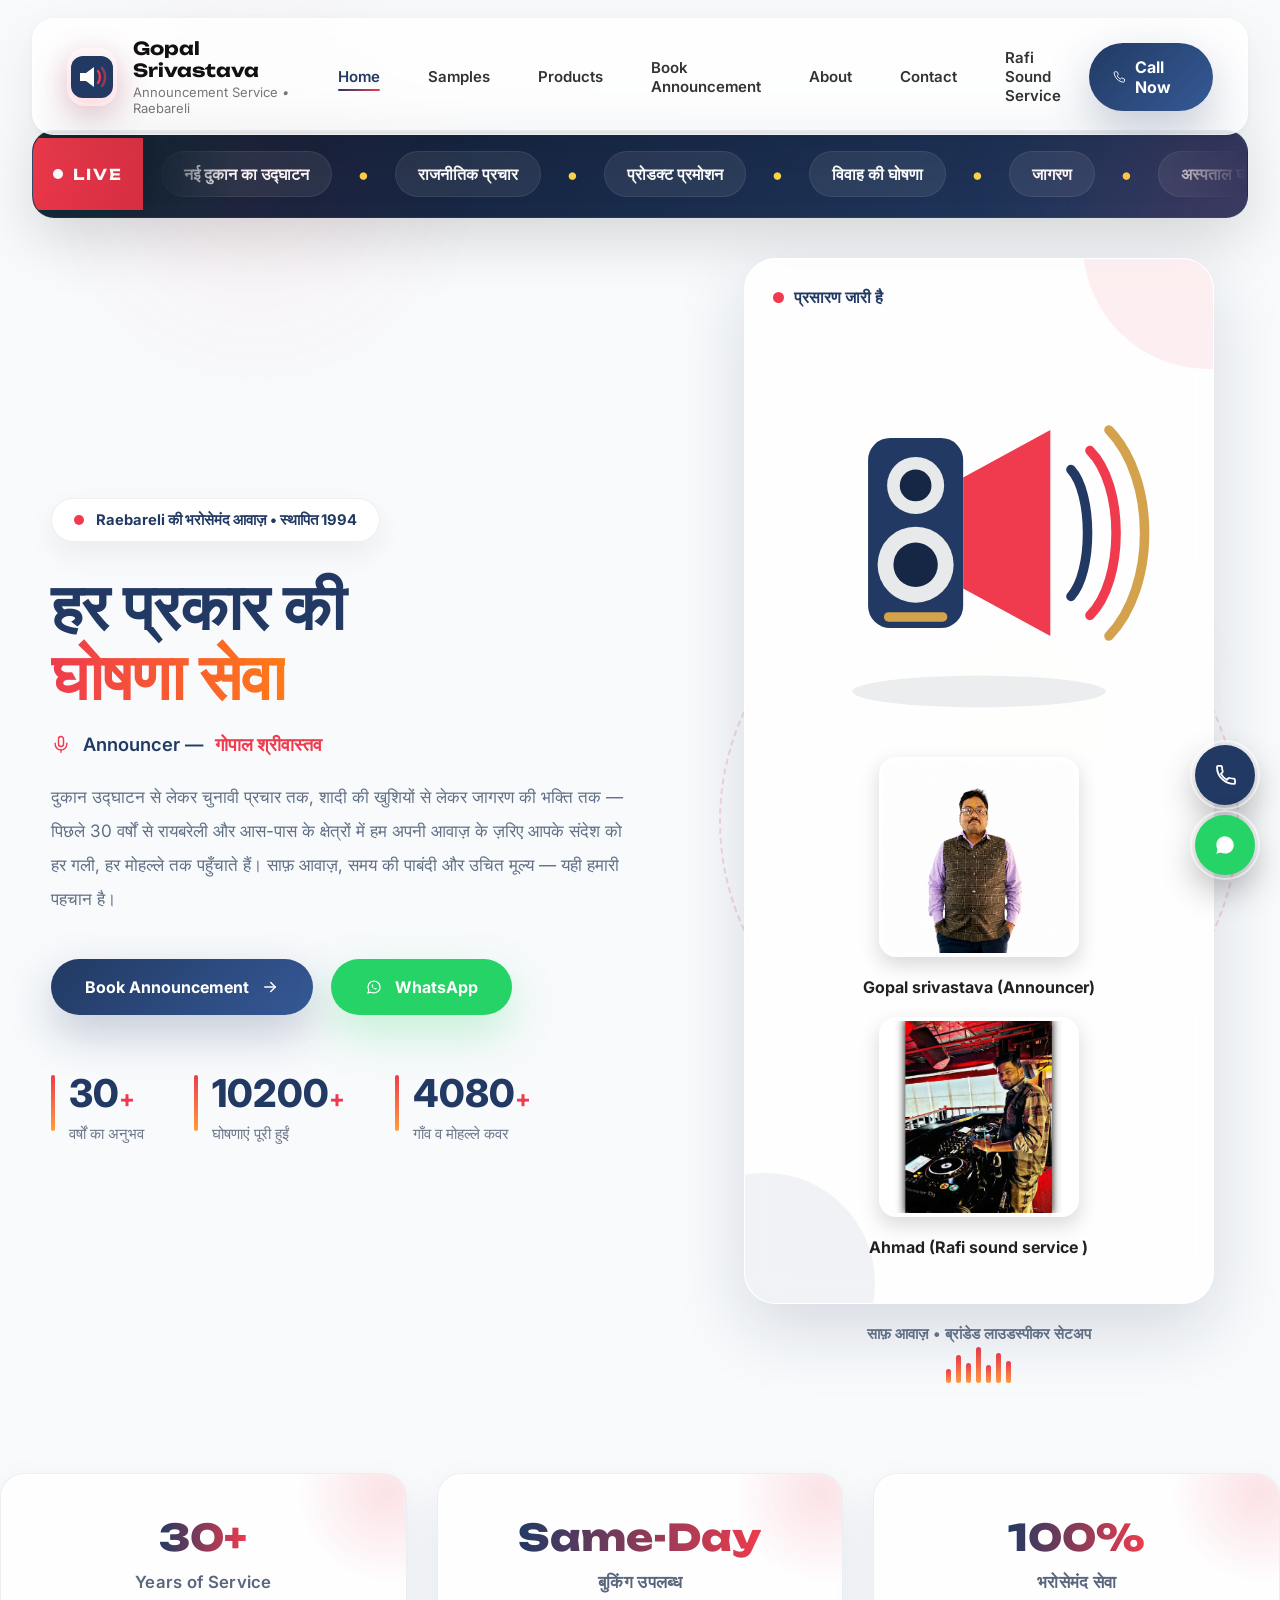
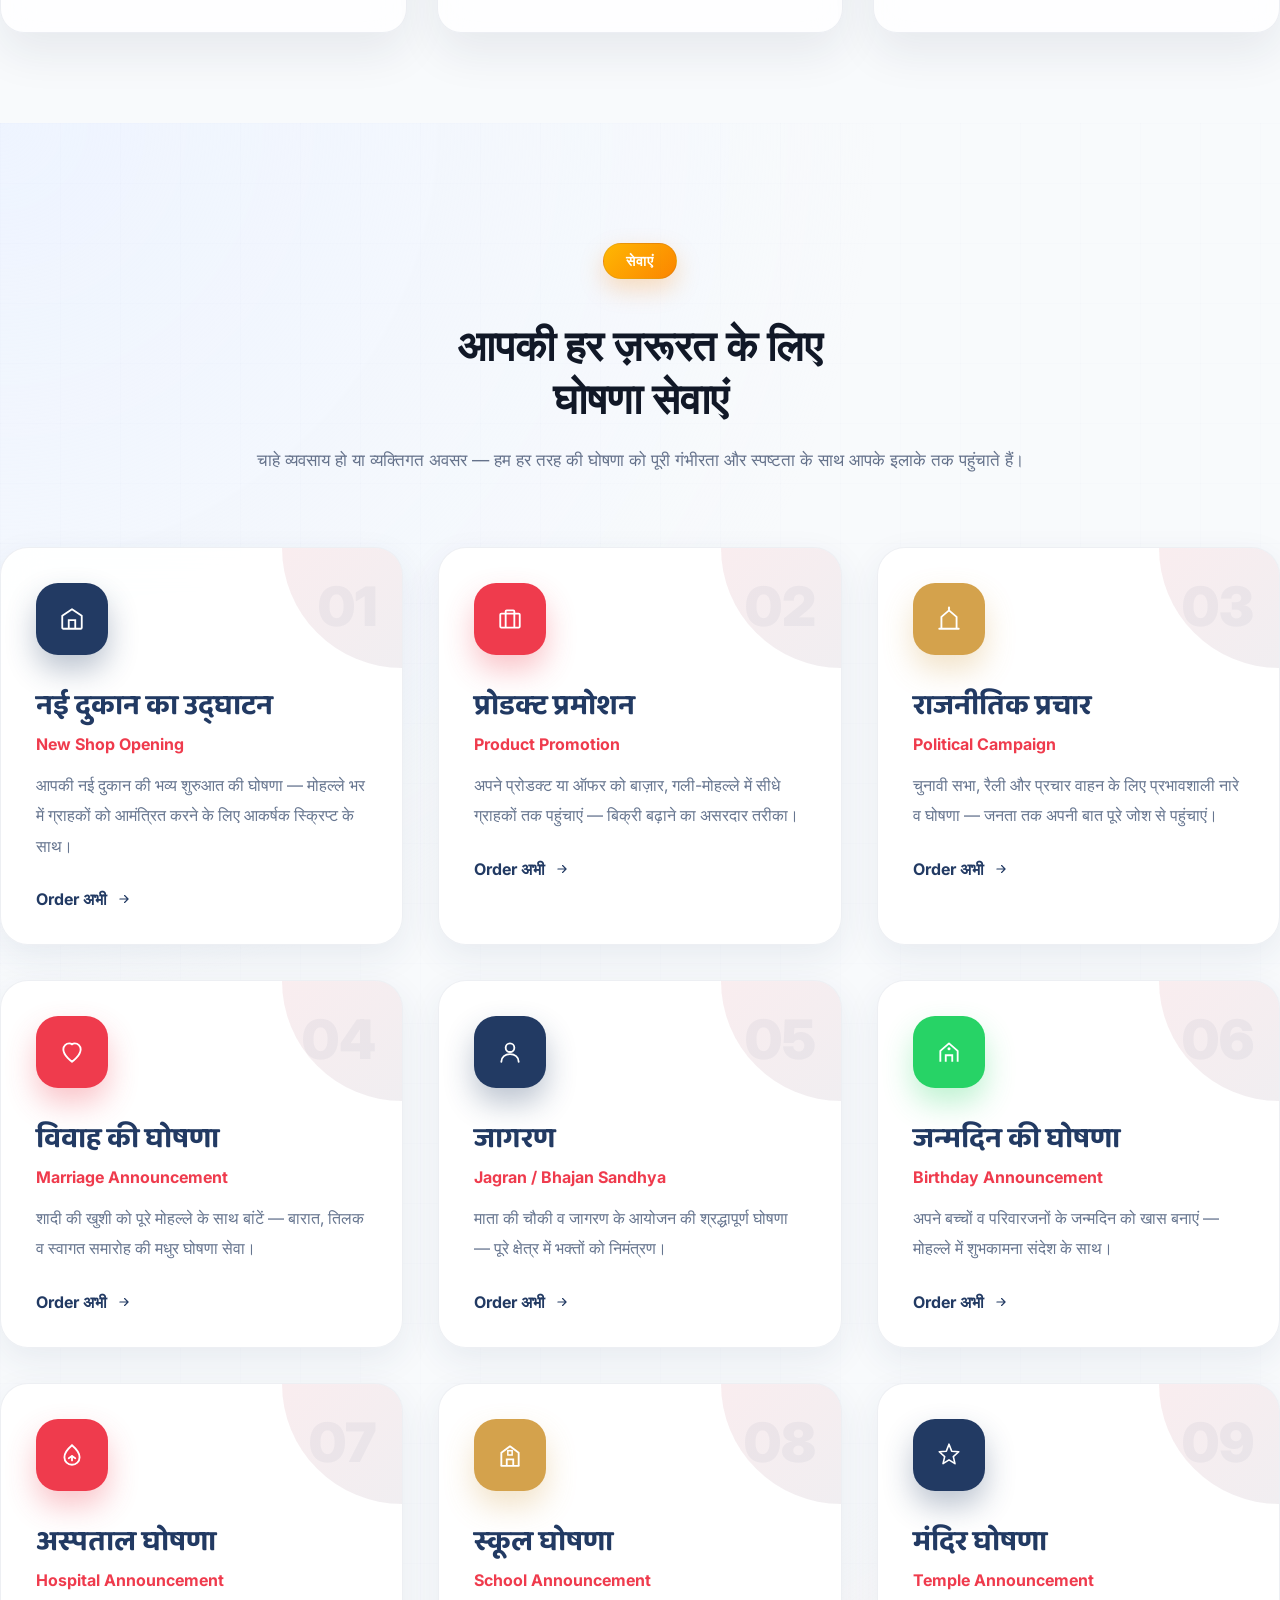
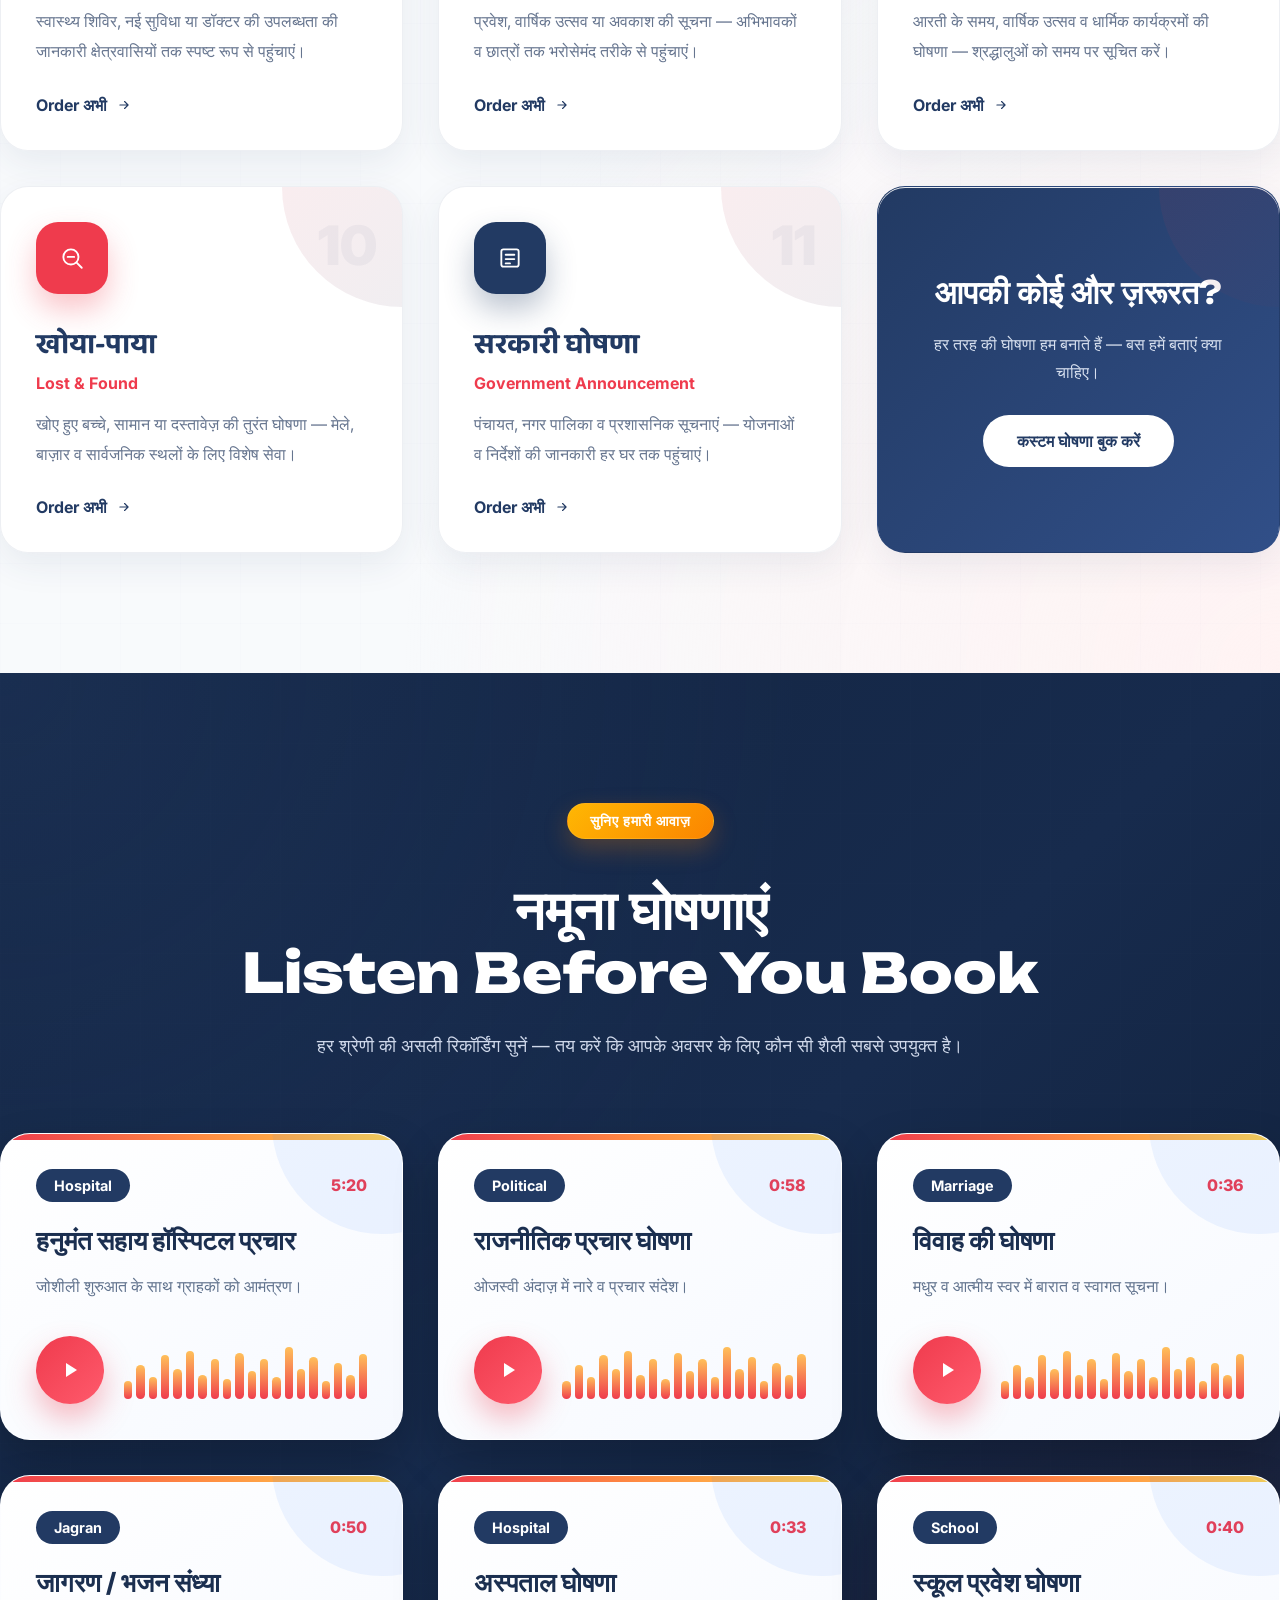
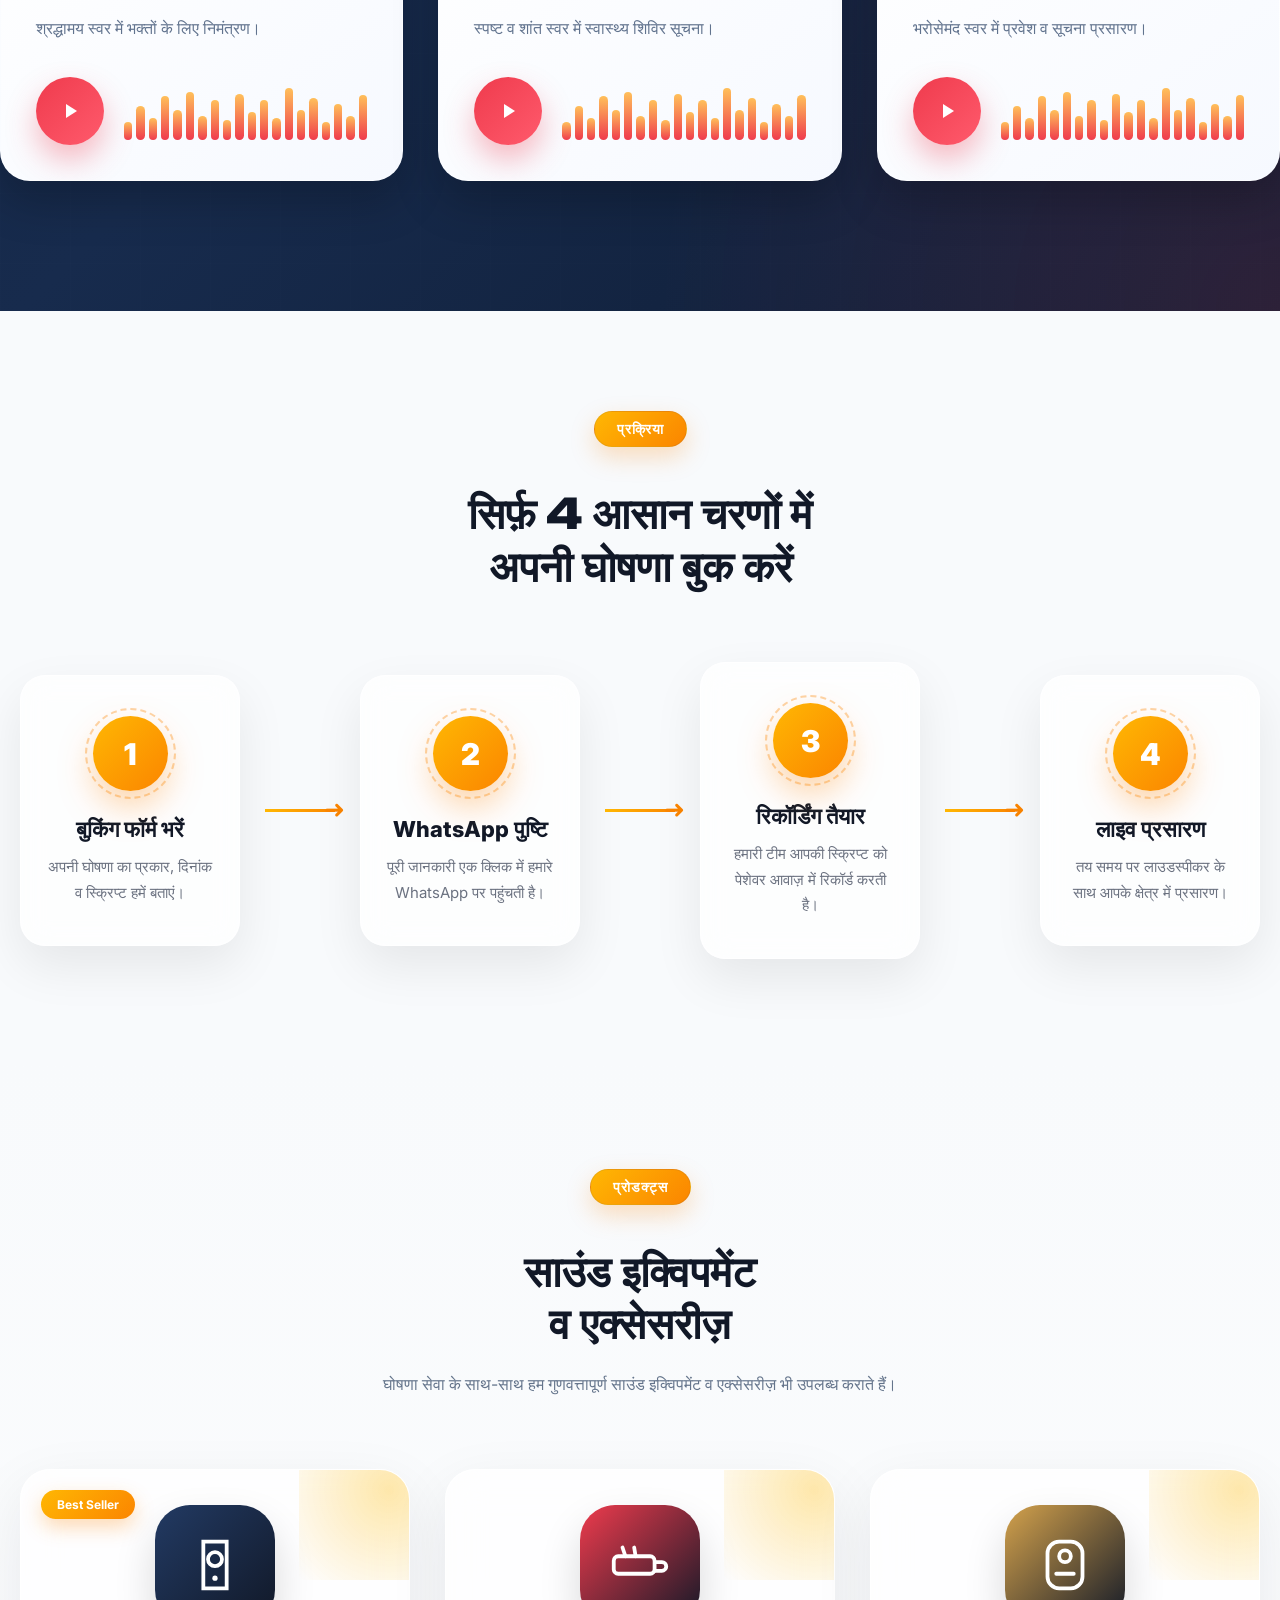
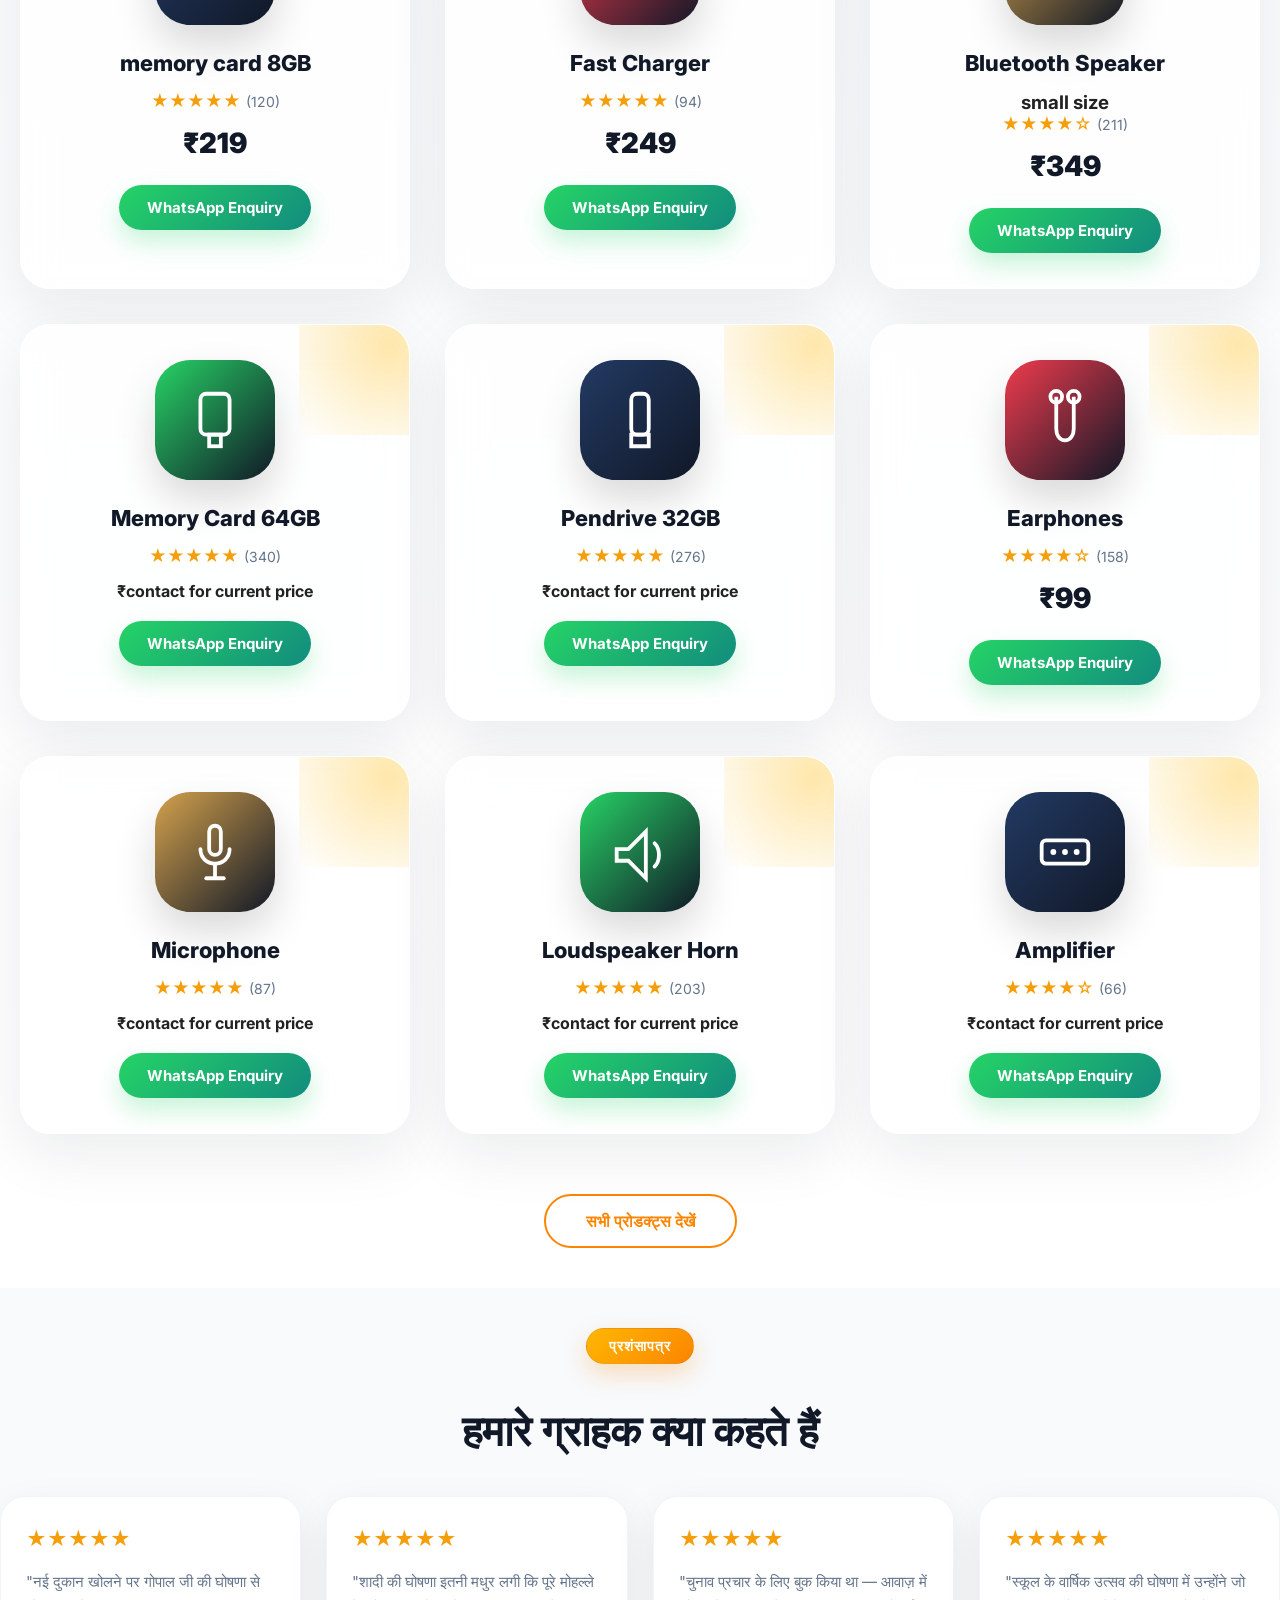
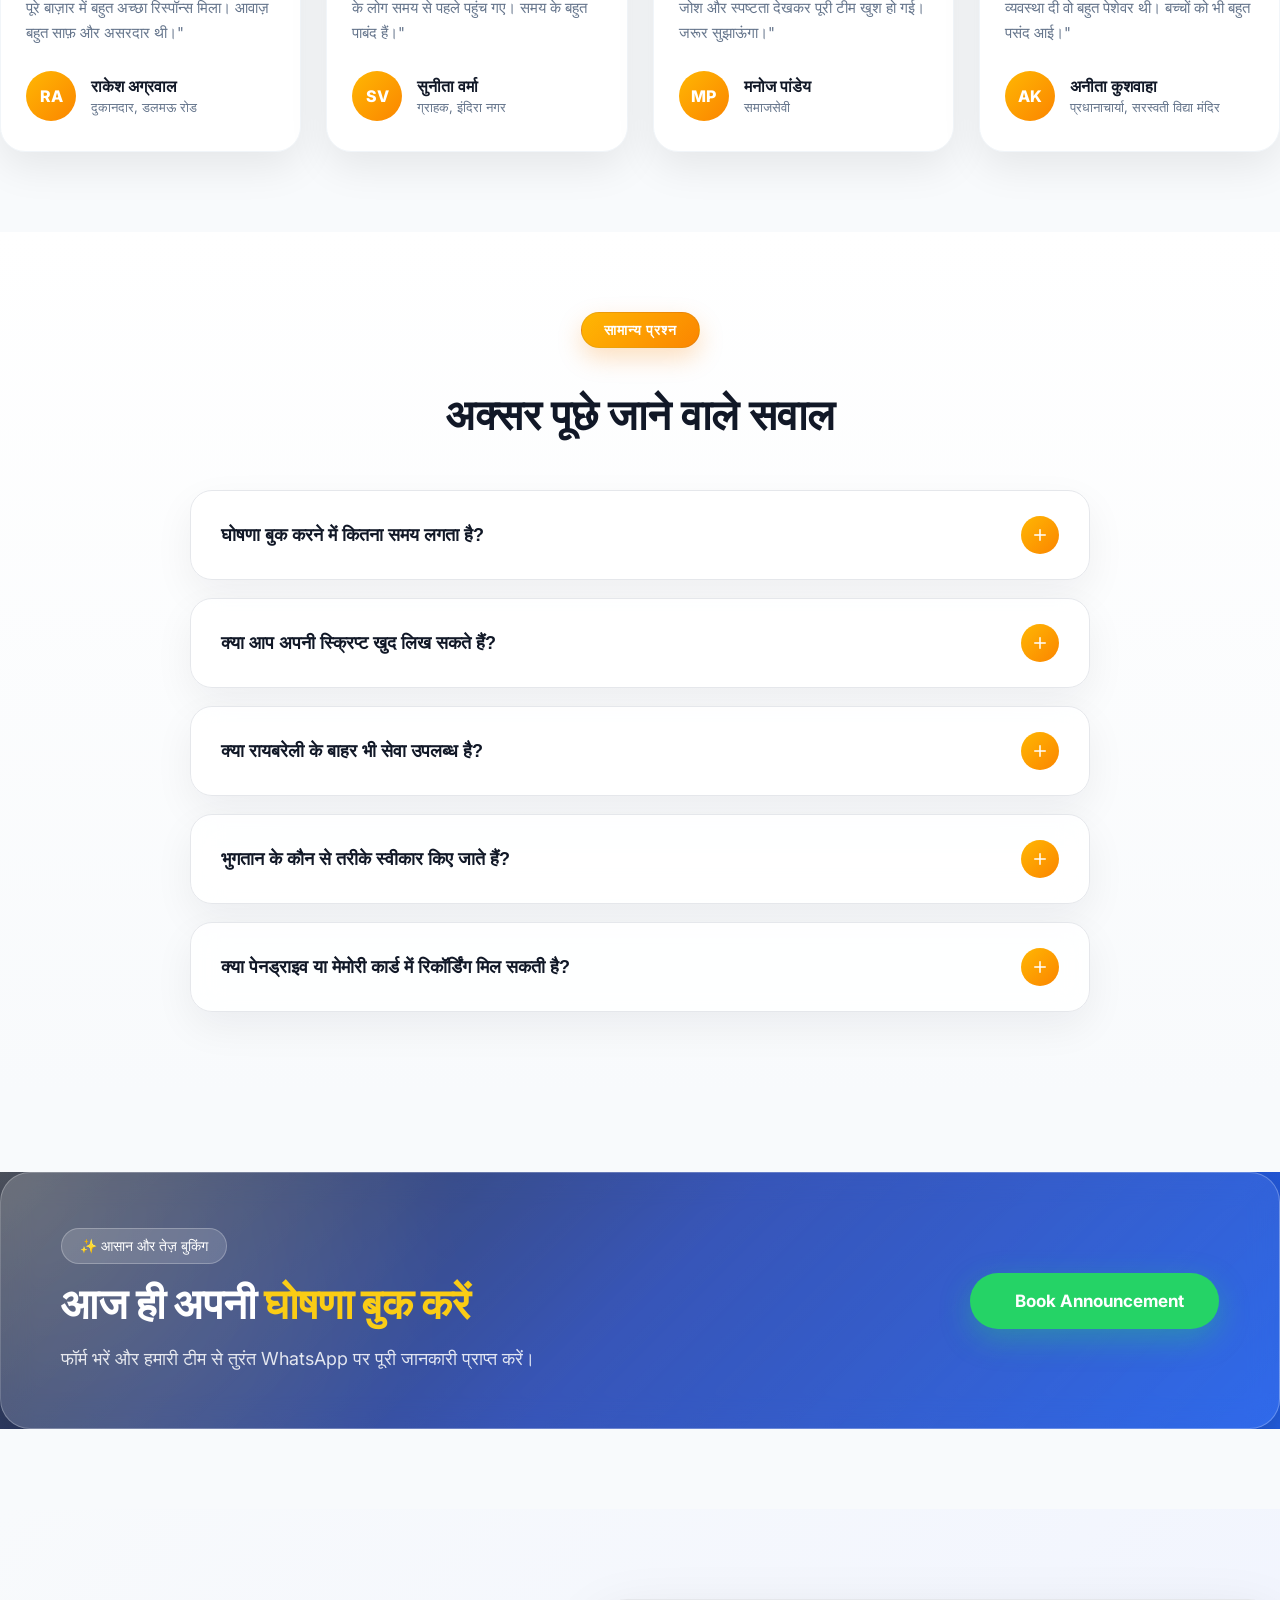
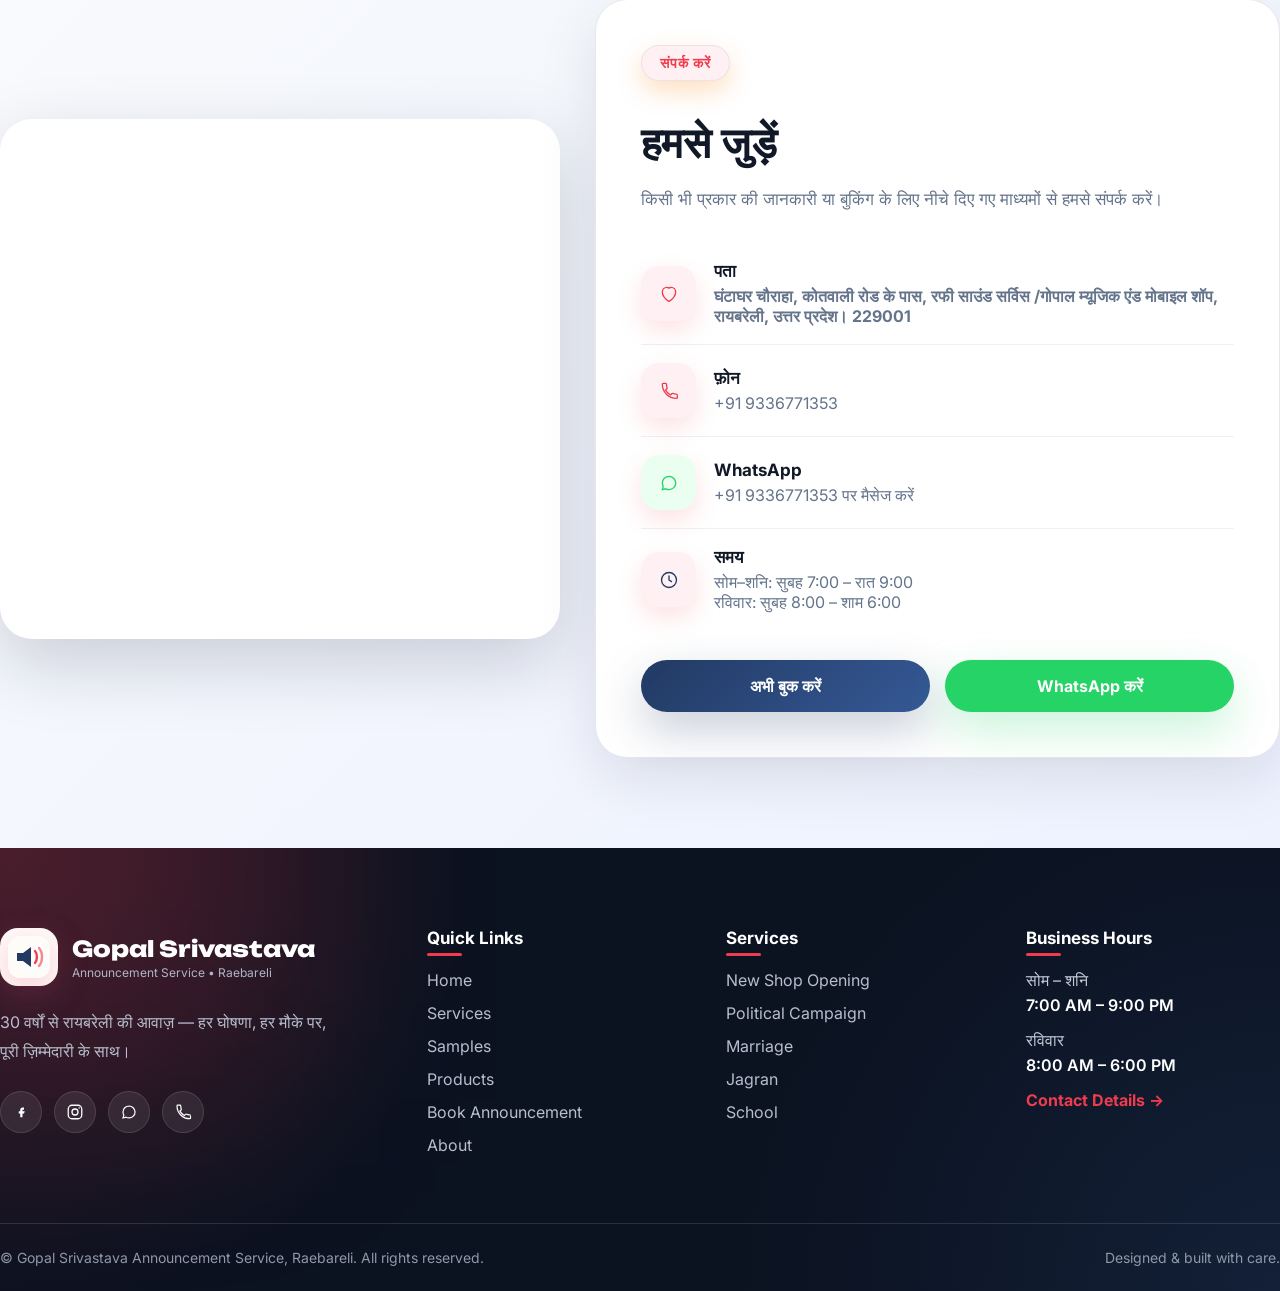
==== commit f8218314: "some edit" ====
--- a/index.html
+++ b/index.html
@@ -10,7 +10,7 @@
 <link rel="preconnect" href="https://fonts.gstatic.com" crossorigin>
 <link href="https://fonts.googleapis.com/css2?family=Baloo+2:wght@500;600;700;800&family=Hind:wght@400;500;600;700&family=Unbounded:wght@400;500;600;700;800&family=Inter:wght@400;500;600;700&display=swap" rel="stylesheet">
 
-<link rel="stylesheet" href="../css/index.css">
+<link rel="stylesheet" href="./css/index.css">
 
 </head>
 <body>
@@ -998,6 +998,6 @@
   <span class="float-pulse"></span>
 </a>
 
-<script src="../js/script.js"></script>
+<script src="./js/script.js"></script>
 </body>
 </html>
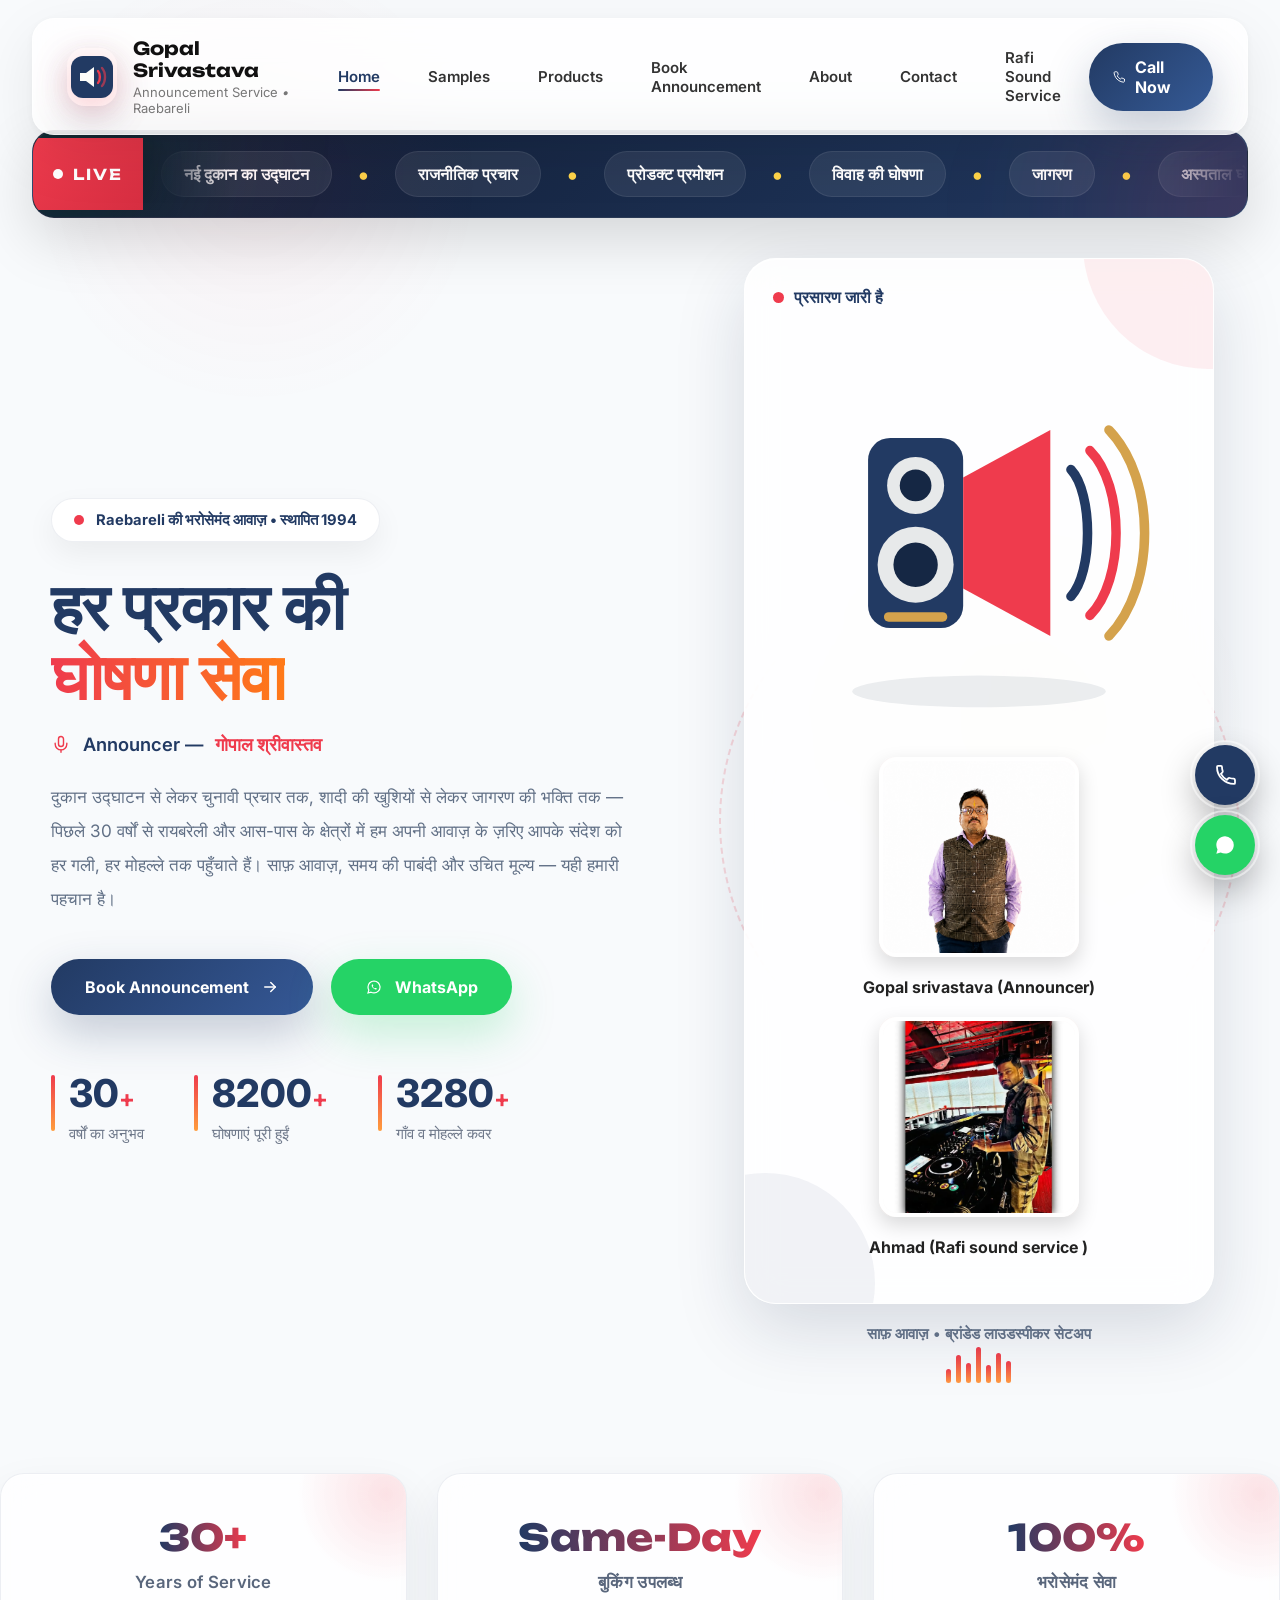
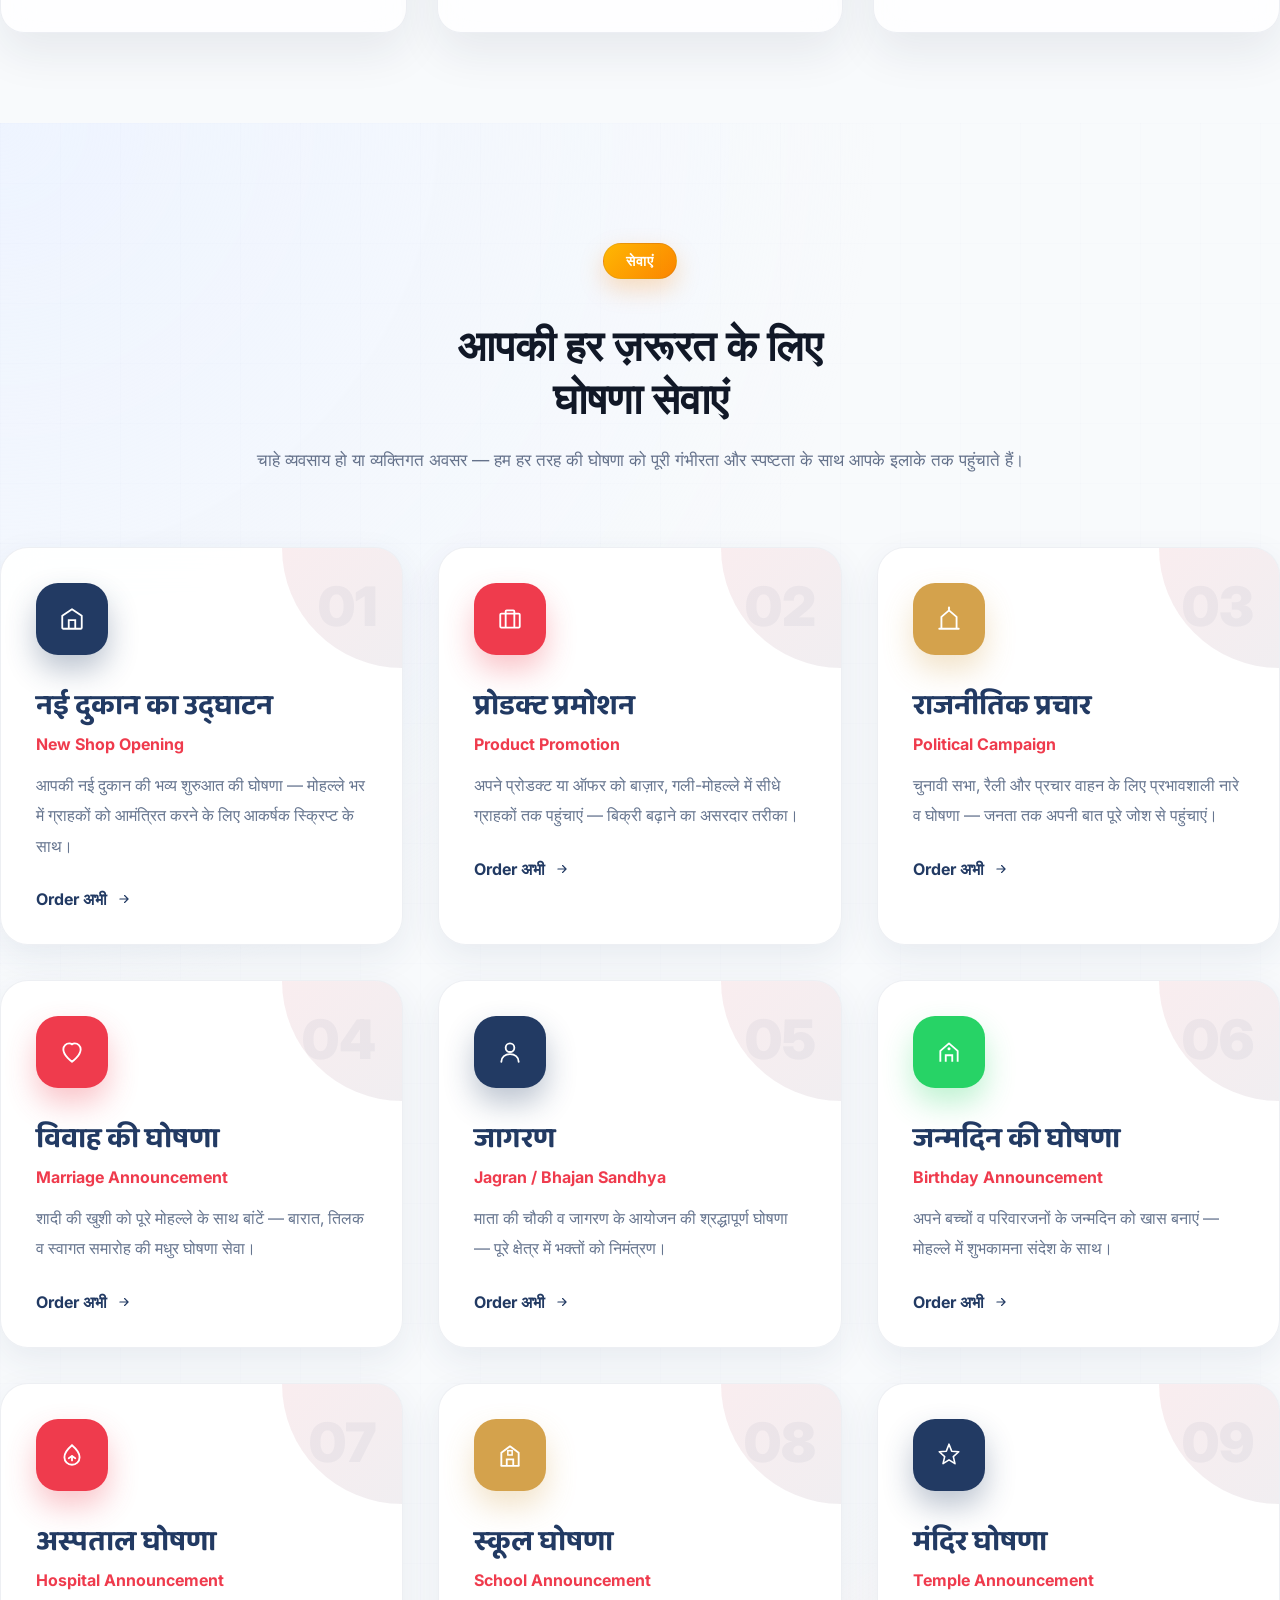
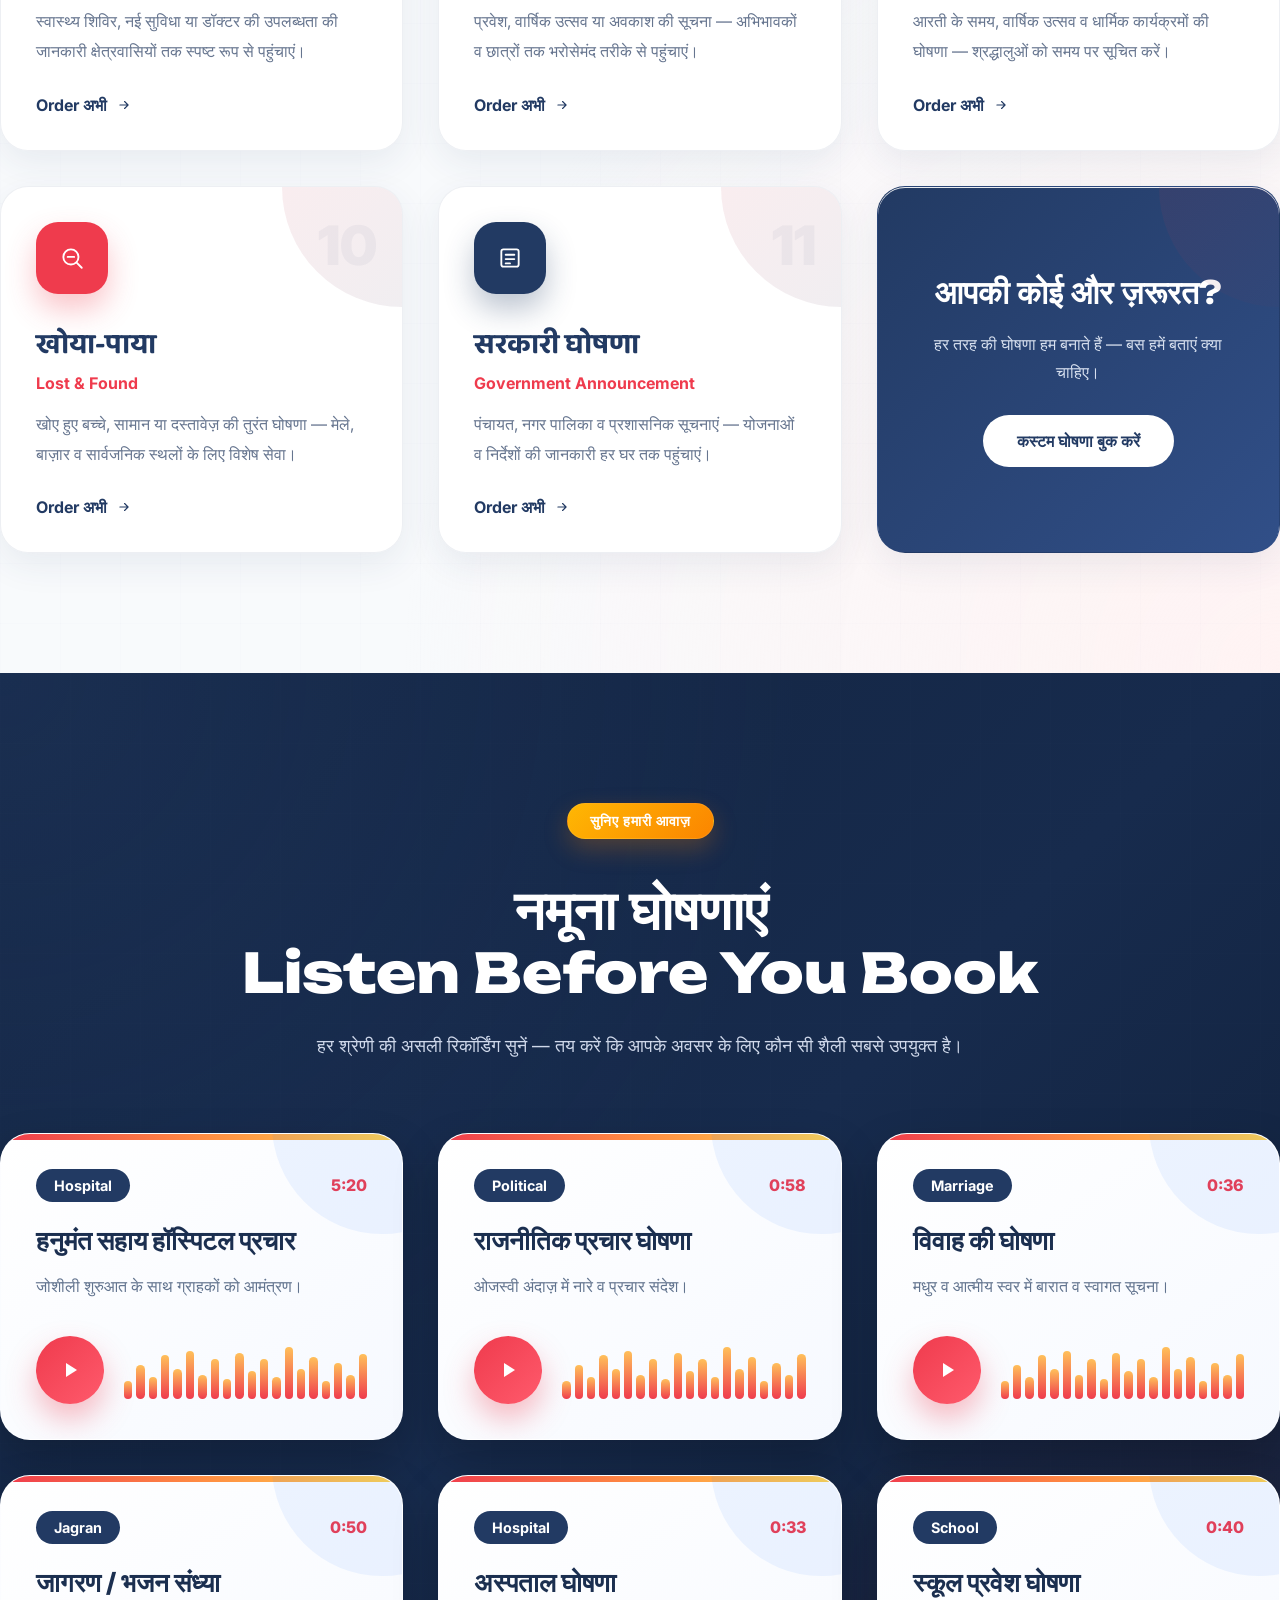
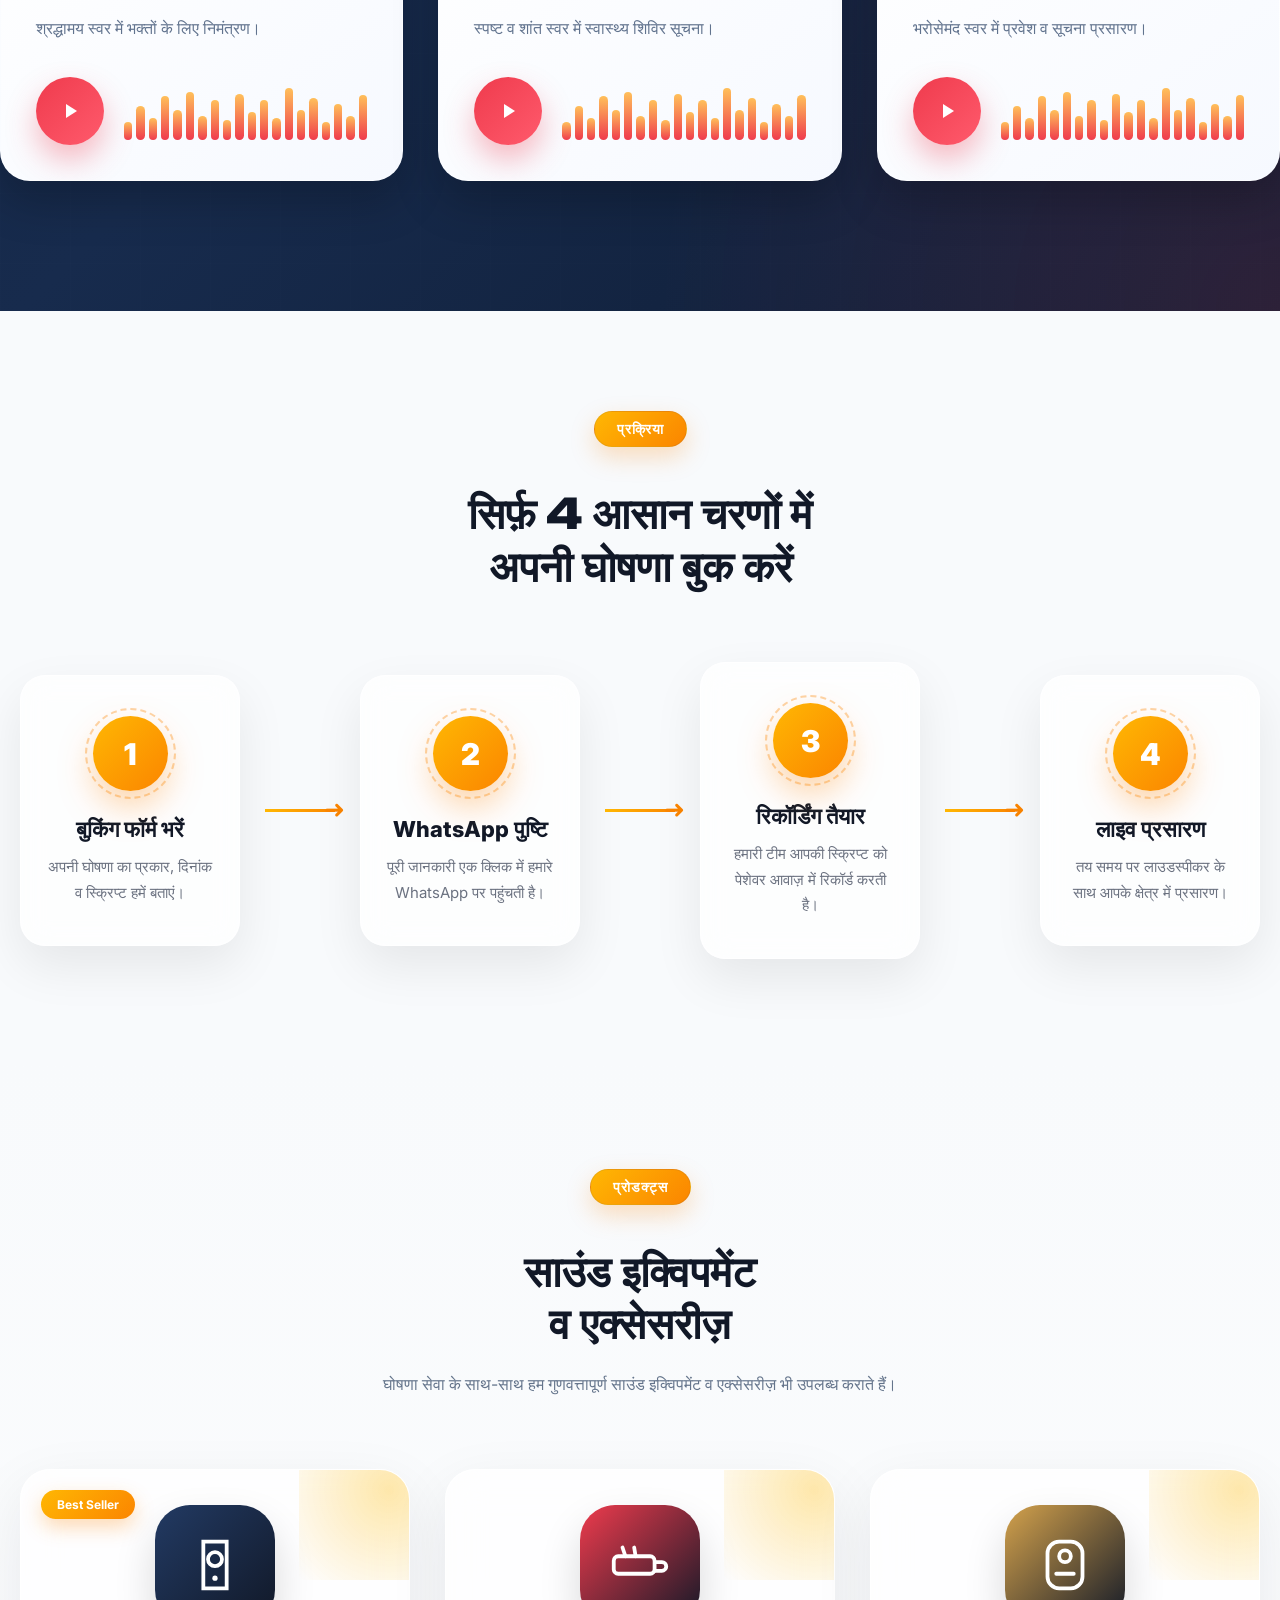
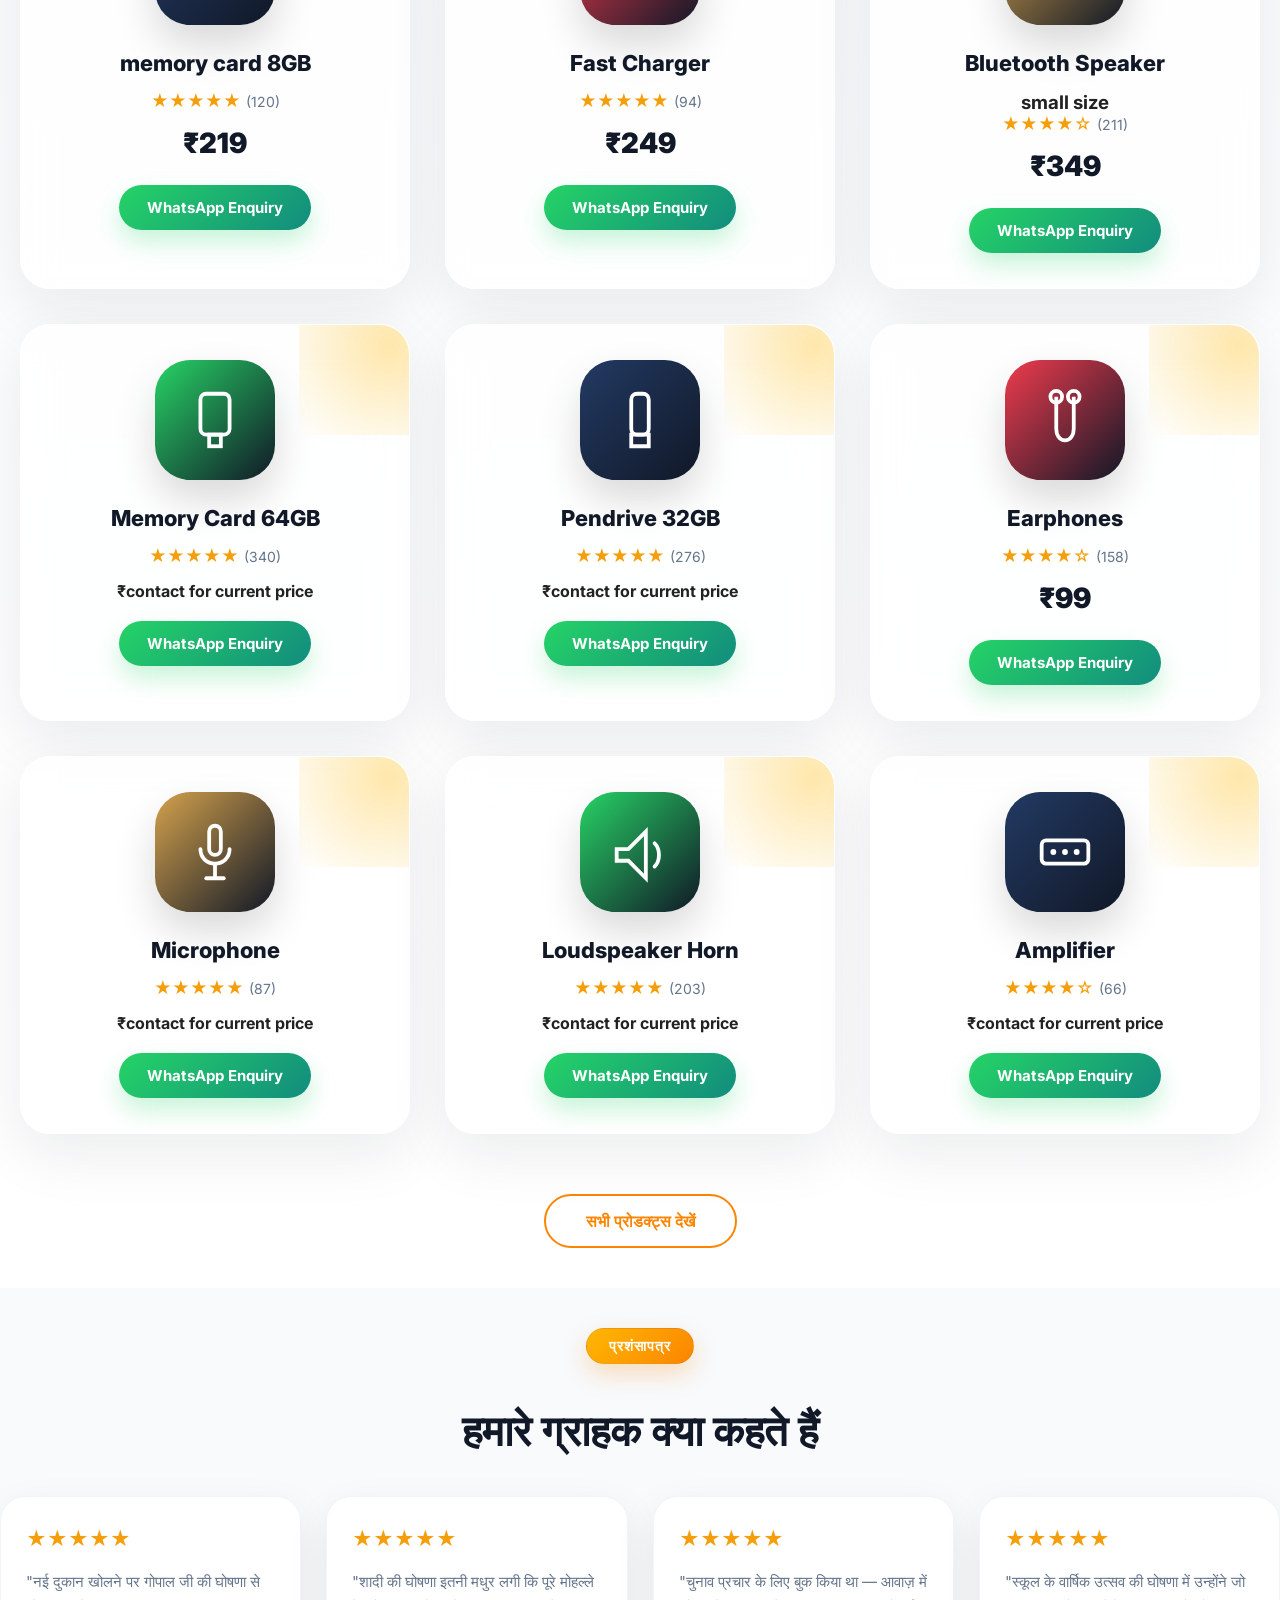
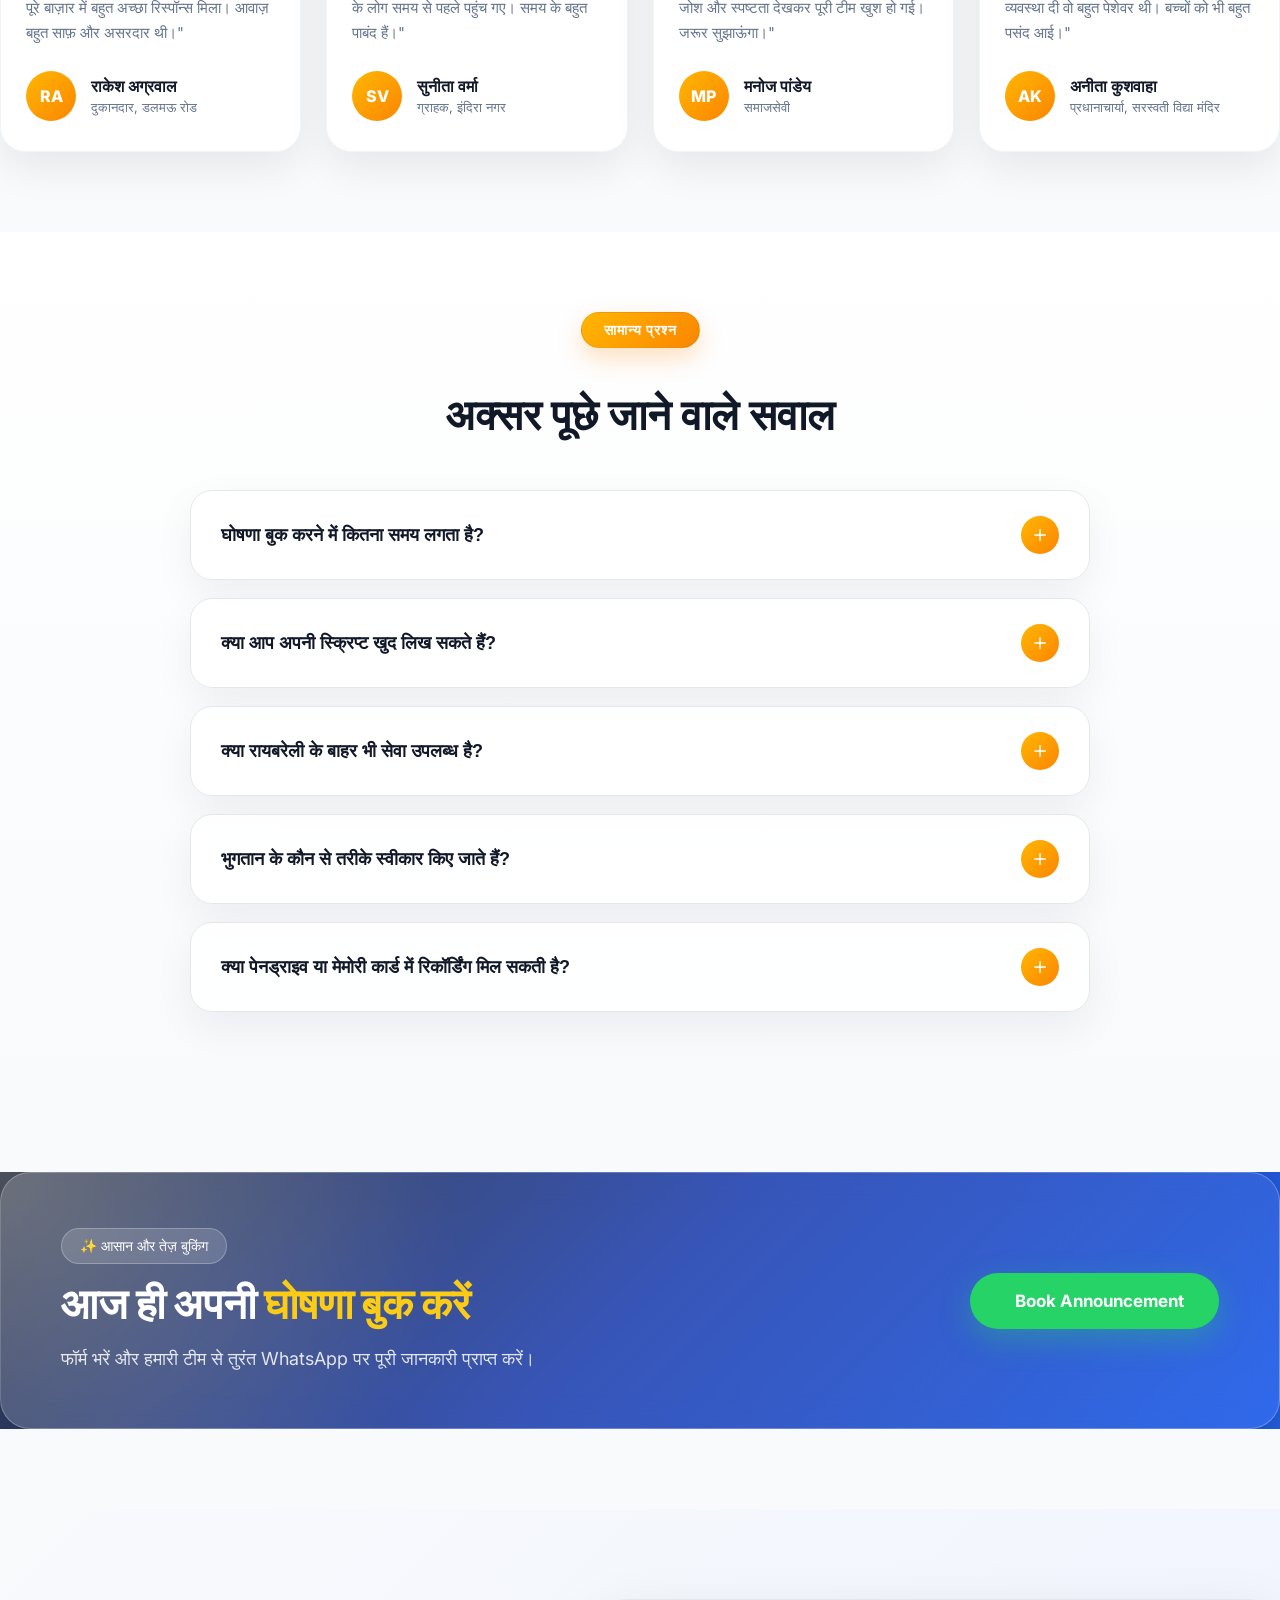
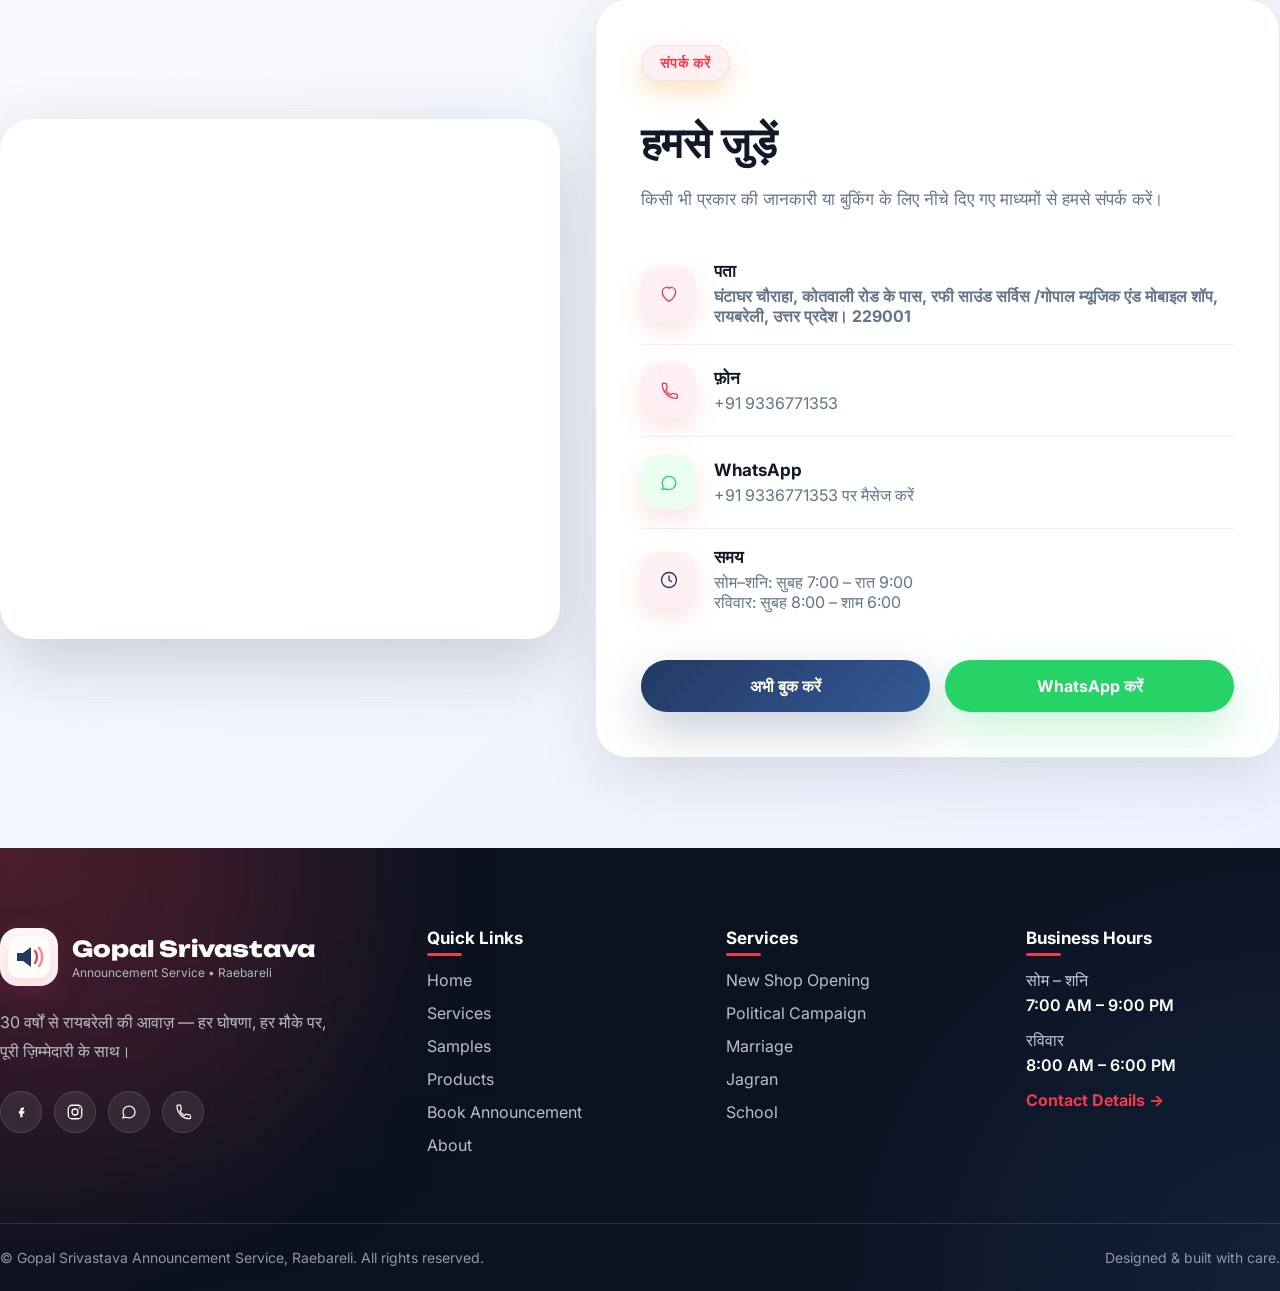
==== commit e24eb2b0: "add image" ====
--- a/index.html
+++ b/index.html
@@ -194,14 +194,14 @@
 
 <div class="speaker-images">
     <div class="speaker-image">
-        <img src="../assets/image/gopal.jpeg" alt="gopal श्रीवास्तव"> 
+        <img src="./assets/image/gopal.jpeg" alt="gopal श्रीवास्तव"> 
          
         
     </div>
     <p><b>Gopal srivastava  (Announcer)</b></p>
 
     <div class="speaker-image">
-        <img src="../assets/image/ahmad.jpeg" alt="AHMAD">
+        <img src="./assets/image/ahmad.jpeg" alt="AHMAD">
     </div>
     <p><b>Ahmad (Rafi sound service )</b></p>
 </div>
